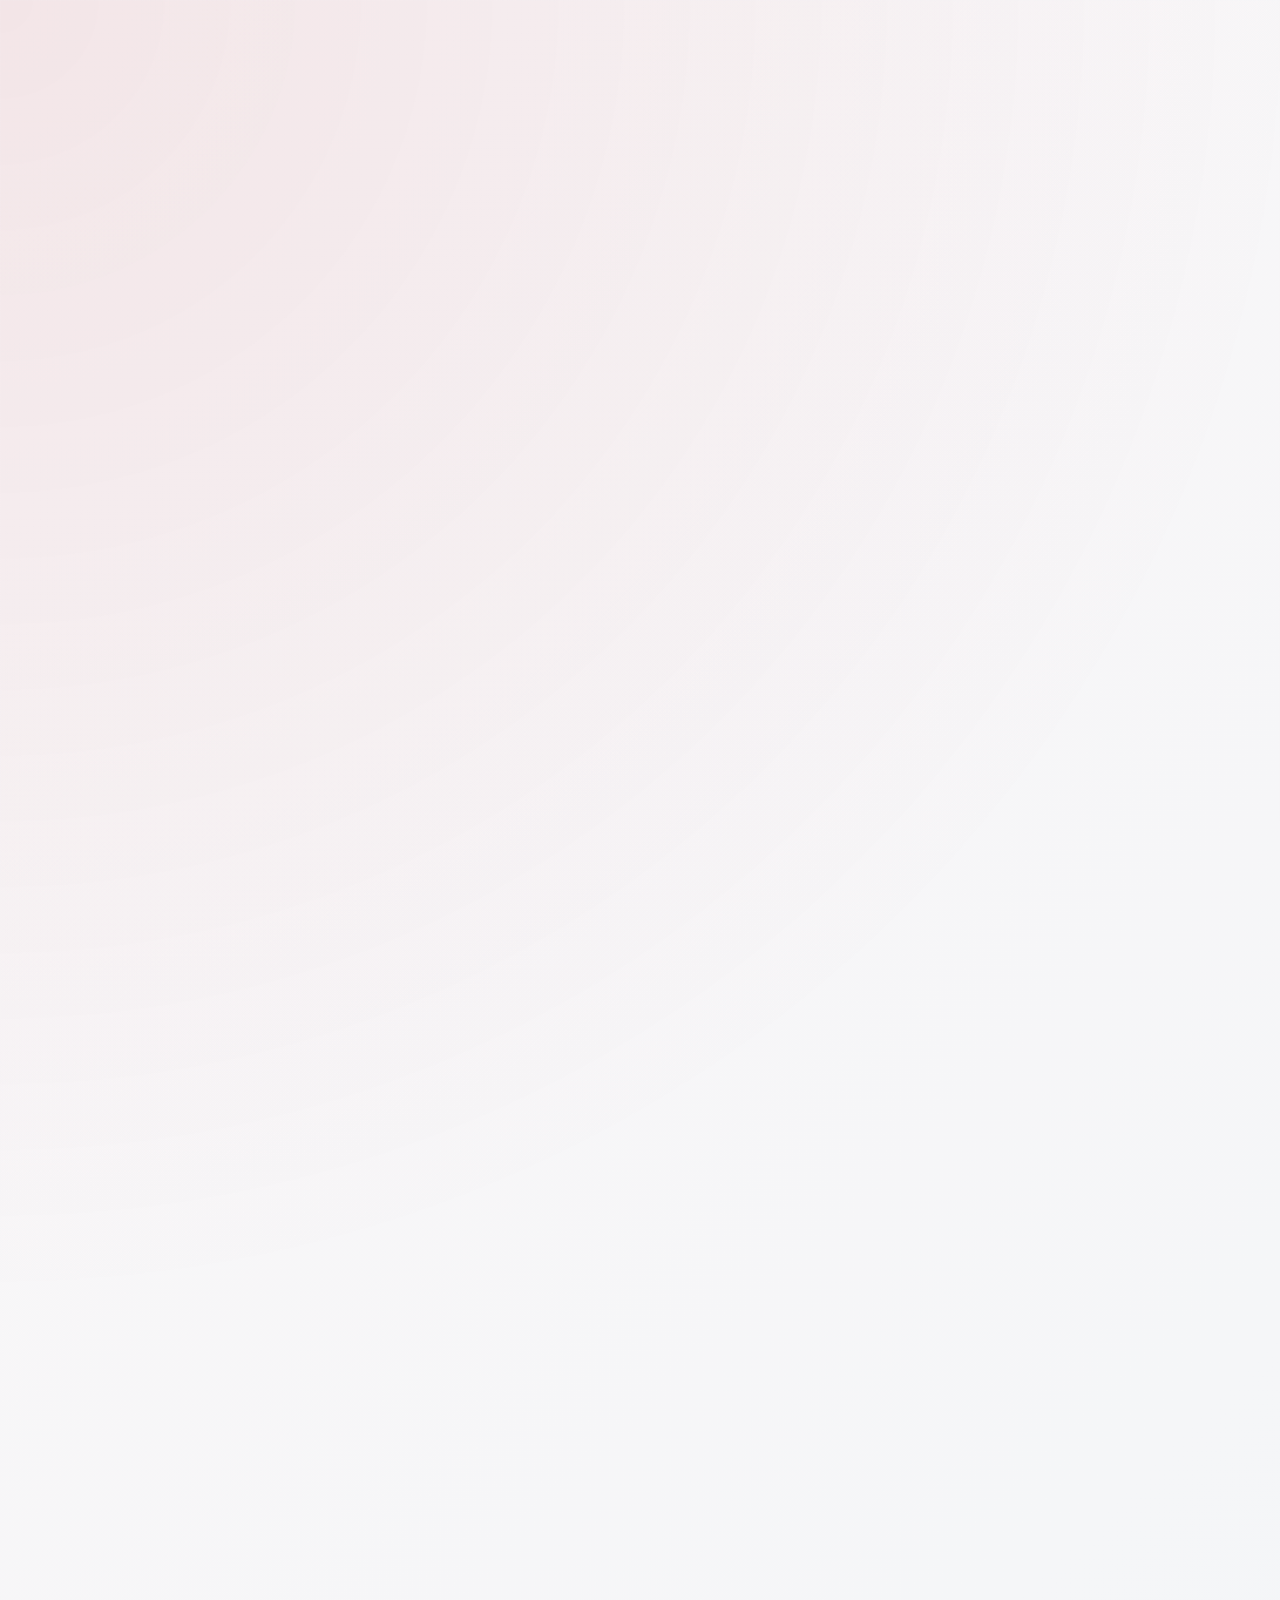
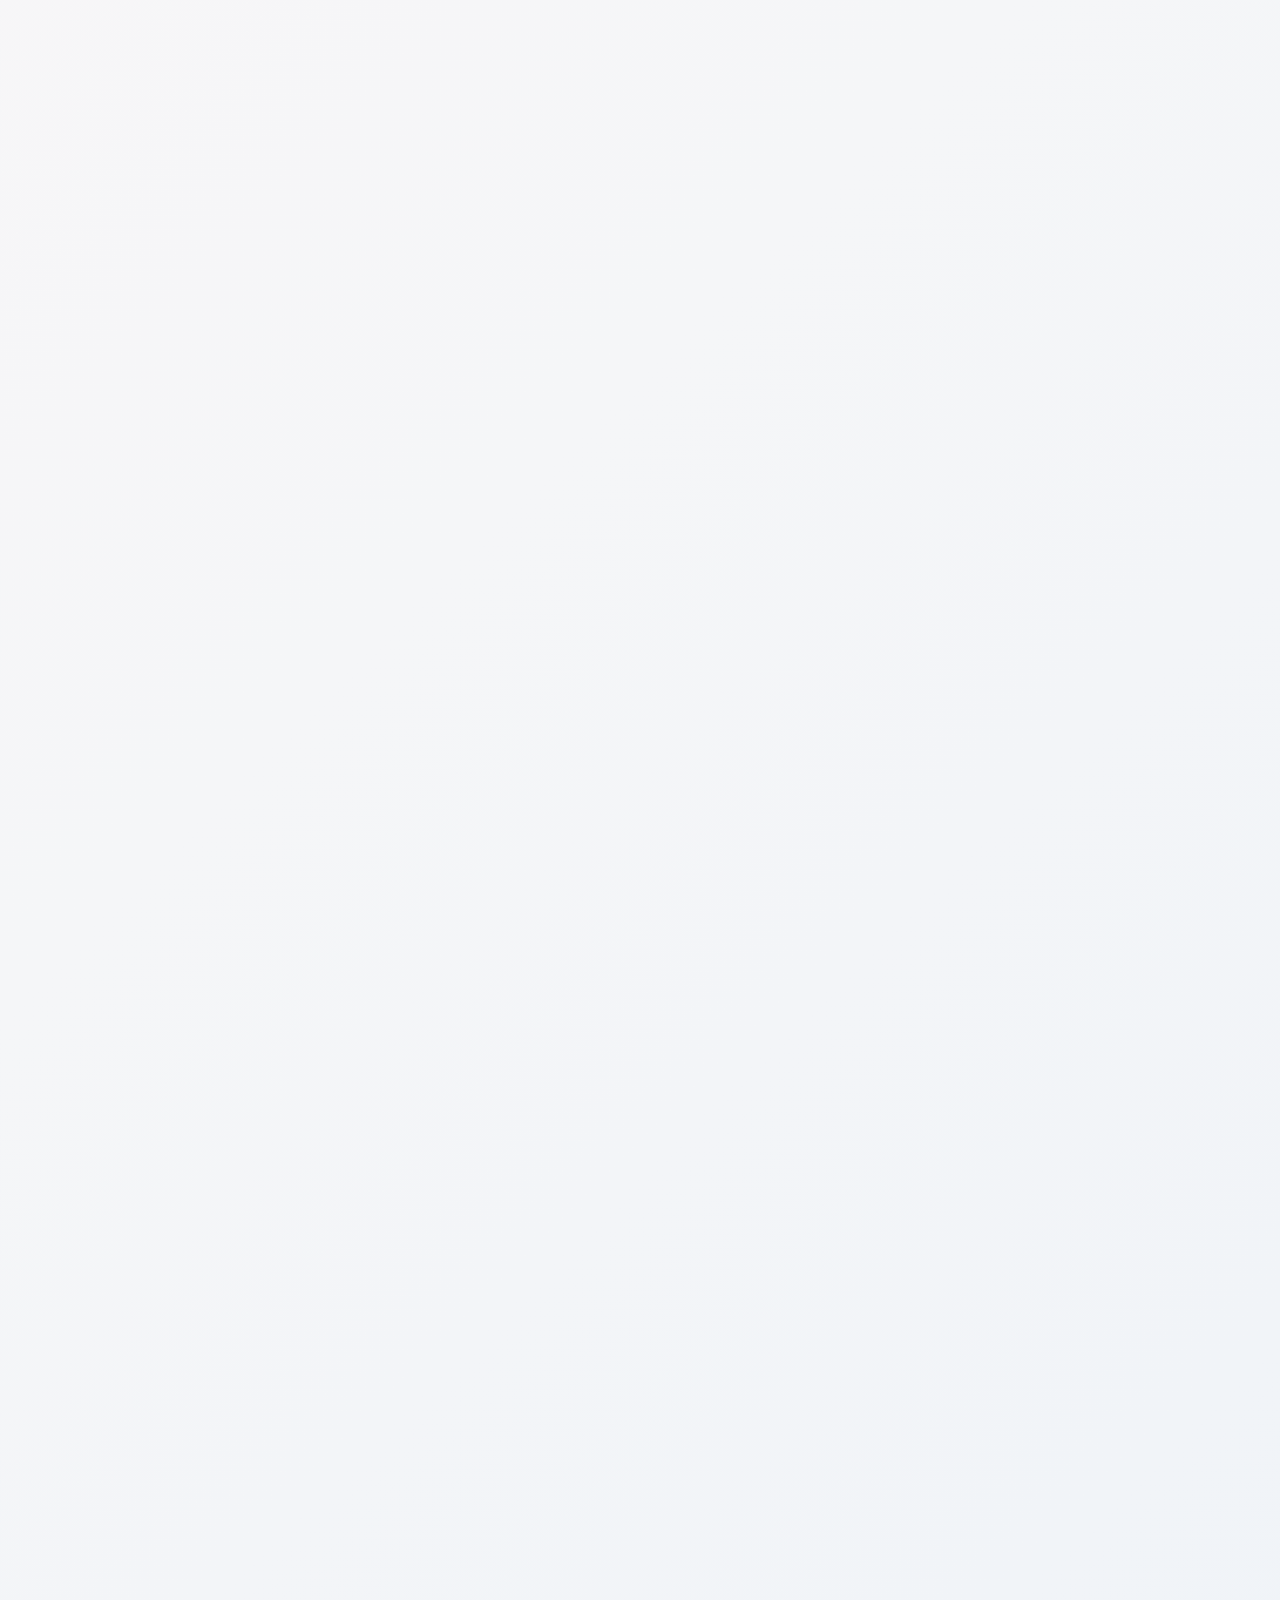
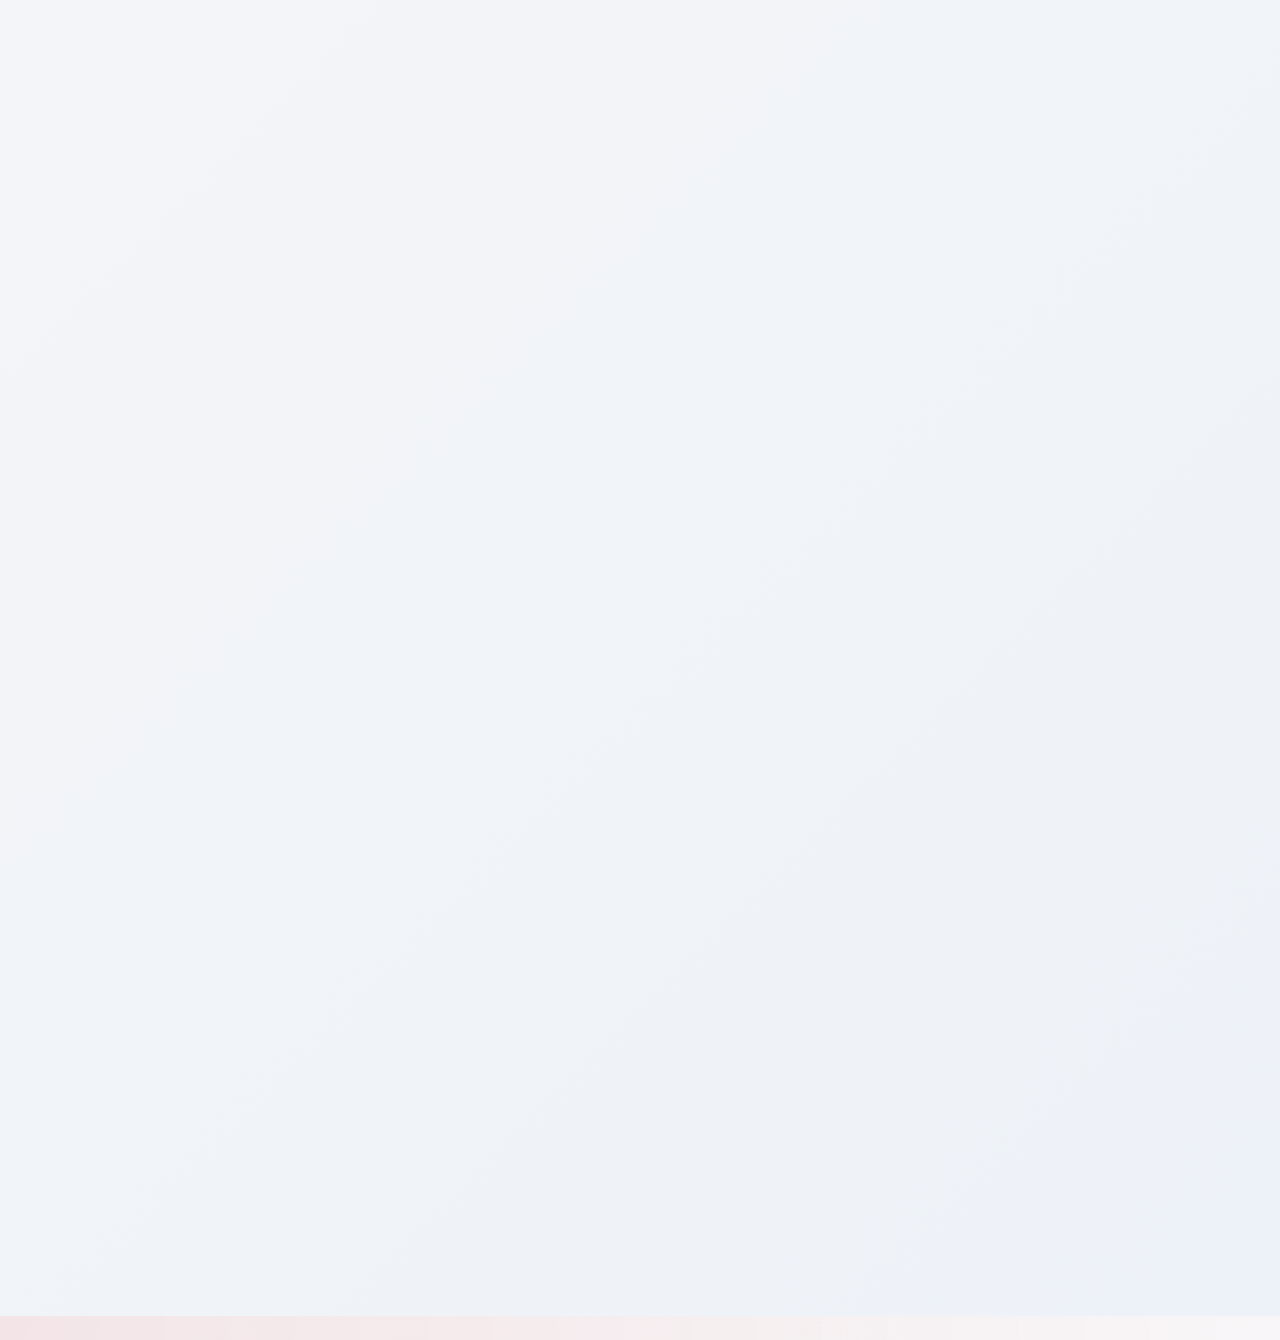
==== index.html @ 0193bd38 "Added Leadership Year" ====
<!DOCTYPE html>
<html lang="en">
<head>
  <meta charset="UTF-8" />
  <meta name="viewport" content="width=device-width, initial-scale=1.0" />
  <title>MSOE Raider Catholic</title>
  <link rel="icon" type="image/png" sizes="32x32" href="assets/favicon-32.png">
  <link rel="icon" type="image/png" sizes="48x48" href="assets/favicon-48.png">
  <link rel="apple-touch-icon" sizes="180x180" href="assets/apple-touch-icon.png">
  <meta property="og:title" content="MSOE Raider Catholic | Faith, Fellowship, and Service">
  <meta property="og:description" content="MSOE Raider Catholic is a welcoming Catholic community for students at Milwaukee School of Engineering seeking faith, friendship, service opportunities, and spiritual growth during college.">
  <meta property="og:type" content="website">
  <meta property="og:url" content="https://raidercatholic.com">
  <meta property="og:image" content="https://raidercatholic.com/assets/social-preview.png">
  <meta property="og:image:width" content="1200">
  <meta property="og:image:height" content="630">
  <link rel="preconnect" href="https://fonts.googleapis.com" />
  <link rel="preconnect" href="https://fonts.gstatic.com" crossorigin />
  <link
    href="https://fonts.googleapis.com/css2?family=Inter:wght@400;500;600;700;800&display=swap"
    rel="stylesheet"
  />
  <link rel="stylesheet" href="style.css" />
</head>
<body>
  <header class="site-header reveal">
    <div class="container nav-container">
      <a href="#top" class="brand">
        <img src="assets/logo.png" alt="MSOE Raider Catholic logo" class="brand-logo" />
        <span class="brand-text">MSOE Raider Catholic</span>
      </a>

      <button class="menu-toggle" id="menuToggle" aria-label="Toggle navigation">
        <span></span>
        <span></span>
        <span></span>
      </button>

      <nav class="site-nav" id="siteNav">
        <a href="#about">About</a>
        <a href="#mass-times">Mass Times</a>
        <a href="#connect">Connect</a>
        <a href="#leadership">Leadership</a>
      </nav>
    </div>
  </header>

  <main id="top">
    <section class="hero reveal">
      <div class="hero-overlay"></div>
      <div class="container hero-content">
        <p class="eyebrow">MSOE Raider Catholic</p>
        <h1>Welcome Home</h1>
        <p class="hero-subtitle">
          A Catholic community at MSOE rooted in faith, fellowship, and service.
        </p>

        <div class="hero-actions">
          <a href="#connect" class="button button-primary">Join Our Community</a>
          <a href="#mass-times" class="button button-secondary">View Mass Times</a>
        </div>

        <button class="scroll-indicator" id="scrollButton" aria-label="Scroll down">
          &#8964;
        </button>
      </div>
    </section>

    <section class="section about-section reveal" id="about">
      <div class="container">
        <div class="section-heading reveal">
          <p class="section-label">About</p>
          <h2>Faith. Fellowship. Service.</h2>
          <p class="section-subtitle">
            Raider Catholic exists to help students encounter Christ, build authentic
            friendships, and live out the Catholic faith on campus and beyond.
          </p>
        </div>

        <div class="about-grid">
          <div class="info-card reveal reveal-delay-1">
            <h3>Our Mission</h3>
            <p>
              We want every student to know they have a place here. Whether you have
              been Catholic your whole life, are returning to the faith, or are simply
              curious, Raider Catholic is a community where you are welcome.
            </p>
          </div>

          <div class="info-card reveal reveal-delay-2">
            <h3>What We Do</h3>
            <p>
              We gather for prayer, fellowship, service, conversation, and events that
              help students grow in holiness and friendship during their time at MSOE.
            </p>
          </div>

          <div class="info-card reveal reveal-delay-3">
            <h3>Who This Is For</h3>
            <p>
              Raider Catholic is for students seeking community, support, meaningful
              friendships, and a place to grow closer to God while navigating college life.
            </p>
          </div>
        </div>
      </div>
    </section>

    <section class="section mass-section reveal" id="mass-times">
      <div class="container">
        <div class="section-heading reveal">
          <p class="section-label">Mass Times</p>
          <h2>Nearby Mass Schedule</h2>
          <p class="section-subtitle">
            Here are nearby parish Mass times commonly relevant to Raider Catholic.
            Please verify with each parish before attending in case schedules change.
          </p>
        </div>

        <div class="mass-grid">
          <div class="mass-card featured-mass-card reveal reveal-delay-1">
            <div class="mass-badge">1</div>
            <h3>Old St. Mary</h3>

            <h4>Weekend Masses</h4>
            <ul class="mass-list">
              <li>Saturday Vigil - 4:30 PM</li>
              <li>Sunday - 7:15 AM</li>
              <li>Sunday - 9:00 AM</li>
              <li>Sunday - 11:30 AM</li>
            </ul>

            <h4>Weekday Masses</h4>
            <ul class="mass-list">
              <li>Monday-Friday - 7:00 AM</li>
              <li>Monday-Friday - 12:05 PM</li>
            </ul>

            <a
              class="button button-primary button-inline"
              href="https://www.oldsaintmary.org/mass-times/"
              target="_blank"
              rel="noopener noreferrer"
            >
              View Official Schedule
            </a>
          </div>

          <div class="mass-card featured-mass-card reveal reveal-delay-2">
            <div class="mass-badge">2</div>
            <h3>Cathedral of St. John the Evangelist</h3>

            <h4>Weekend Masses</h4>
            <ul class="mass-list">
              <li>Saturday Vigil - 5:15 PM</li>
              <li>Sunday - 9:00 AM</li>
              <li>Sunday - 11:00 AM</li>
              <li>Sunday - 1:00 PM (Spanish)</li>
            </ul>

            <h4>Weekday Masses</h4>
            <ul class="mass-list">
              <li>Monday-Friday - 5:15 PM</li>
            </ul>

            <a
              class="button button-primary button-inline"
              href="https://www.stjohncathedral.org/index.php/schedule/"
              target="_blank"
              rel="noopener noreferrer"
            >
              View Official Schedule
            </a>
          </div>

          <div class="mass-card reveal reveal-delay-3">
            <div class="mass-badge">3</div>
            <h3>Our Lady of Divine Providence at St. Casimir</h3>

            <h4>Weekend Masses</h4>
            <ul class="mass-list">
              <li>Saturday Confession - 3:15 PM</li>
              <li>Saturday Vigil - 4:00 PM</li>
              <li>Sunday Confession - 9:15 AM</li>
              <li>Sunday Mass - 10:00 AM</li>
            </ul>
          </div>

          <div class="mass-card reveal reveal-delay-1">
            <div class="mass-badge">4</div>
            <h3>Ss. Peter & Paul</h3>

            <h4>Weekend Masses</h4>
            <ul class="mass-list">
              <li>Sunday Confession - 8:30 AM</li>
              <li>Sunday Mass - 9:30 AM</li>
              <li>Sunday Mass - 7:00 PM</li>
            </ul>

            <h4>Additional Mass / Confession</h4>
            <ul class="mass-list">
              <li>Saturday Mass - 8:00 AM</li>
              <li>Saturday Confession - 7:15 AM</li>
            </ul>
          </div>

          <div class="mass-card reveal reveal-delay-2">
            <div class="mass-badge">5</div>
            <h3>Three Holy Women</h3>

            <h4>Holy Rosary</h4>
            <ul class="mass-list">
              <li>Saturday Confession - 3:30 PM</li>
              <li>Saturday Vigil - 4:30 PM</li>
            </ul>

            <h4>St. Hedwig</h4>
            <ul class="mass-list">
              <li>Sunday Mass - 8:30 AM</li>
            </ul>

            <h4>St. Rita</h4>
            <ul class="mass-list">
              <li>Sunday Mass - 10:30 AM</li>
              <li>Tuesday Mass - 4:00 PM</li>
            </ul>
          </div>
        </div>
      </div>
    </section>

    <section class="section connect-section reveal" id="connect">
      <div class="container">
        <div class="section-heading reveal">
          <p class="section-label">Connect</p>
          <h2>Join Our Community</h2>
          <p class="section-subtitle">
            Stay connected with us through our social media and communication channels.
          </p>
        </div>

        <div class="card-grid">
          <a
            class="social-card instagram-card reveal reveal-delay-1"
            href="https://www.instagram.com/msoeraidercatholic/?utm_source=ig_web_button_share_sheet"
            target="_blank"
            rel="noopener noreferrer"
          >
            <div class="card-icon">📷</div>
            <div class="card-text">
              <h3>Instagram</h3>
              <p class="card-handle">@msoeraidercatholic</p>
              <p>Follow us for event updates, photos, reminders, and community highlights.</p>
            </div>
          </a>

          <a
            class="social-card discord-card reveal reveal-delay-2"
            href="https://discord.gg/pA2ScFbnUF"
            target="_blank"
            rel="noopener noreferrer"
          >
            <div class="card-icon">💬</div>
            <div class="card-text">
              <h3>Discord</h3>
              <p class="card-handle">Join our server</p>
              <p>Connect with members, ask questions, and stay informed about what is happening.</p>
            </div>
          </a>
        </div>

        <div class="contact-card reveal reveal-delay-3">
          <div class="contact-icon">✉</div>
          <h3>Get in Touch</h3>
          <p>
            Have questions or want to learn more? Reach out and we would be happy to help.
          </p>
          <a class="button button-primary button-inline" href="mailto:RaiderCatholic@protonmail.com">
            RaiderCatholic@protonmail.com
          </a>
        </div>
      </div>
    </section>

    <section class="section leadership-section reveal" id="leadership">
      <div class="container">
        <div class="section-heading reveal">
          <p class="section-label">Leadership</p>
          <h2>Meet the Team</h2>
          <p class="section-subtitle">
            The 2026-2027 Raider Catholic leadership is here to help students get connected and feel at home.
          </p>
        </div>

        <div class="leadership-grid">
          <div class="leader-card reveal reveal-delay-1">
            <h3>President</h3>
            <p>Chase McNulty</p>
          </div>

          <div class="leader-card reveal reveal-delay-2">
            <h3>Vice President</h3>
            <p>Jack Klein</p>
          </div>

          <div class="leader-card reveal reveal-delay-3">
            <h3>Treasurer</h3>
            <p>Autumn Bunker</p>
          </div>

          <div class="leader-card reveal reveal-delay-1">
            <h3>Secretary</h3>
            <p>Jang Vuong</p>
          </div>

          <div class="leader-card reveal reveal-delay-2">
            <h3>Outreach Coordinator</h3>
            <p>Jack Sysko</p>
          </div>
        </div>
      </div>
    </section>
  </main>

  <footer class="site-footer reveal">
    <div class="container footer-content">
      <p>&copy; 2026 MSOE Raider Catholic. This website is open source under the MIT License.</p>
    </div>
  </footer>

  <script src="script.js"></script>
</body>
</html>
---- style.css ----
:root {
  --raider-red: #a30f21;
  --raider-red-dark: #7f0c1a;
  --raider-silver: #b9b9b9;
  --raider-silver-dark: #8f8f8f;
  --navy: #0f172a;
  --navy-soft: #475569;
  --bg-main: #f7f5f6;
  --bg-alt: #eef2f7;
  --white: #ffffff;
  --border: rgba(15, 23, 42, 0.08);
  --shadow: 0 18px 45px rgba(15, 23, 42, 0.12);
  --shadow-soft: 0 12px 28px rgba(15, 23, 42, 0.08);
  --radius-lg: 24px;
  --radius-md: 18px;
  --radius-sm: 12px;
  --max-width: 1150px;
}

* {
  box-sizing: border-box;
}

html {
  scroll-behavior: smooth;
}

body {
  margin: 0;
  font-family: "Inter", Arial, Helvetica, sans-serif;
  color: var(--navy);
  background:
    radial-gradient(circle at top left, rgba(163, 15, 33, 0.08), transparent 28%),
    linear-gradient(135deg, #faf7f8 0%, #f5f6f8 45%, #edf2f8 100%);
}

img {
  display: block;
  max-width: 100%;
}

a {
  color: inherit;
  text-decoration: none;
}

button {
  font: inherit;
}

.container {
  width: min(92%, var(--max-width));
  margin: 0 auto;
}

.site-header {
  position: sticky;
  top: 0;
  z-index: 1000;
  background: rgba(255, 255, 255, 0.88);
  backdrop-filter: blur(12px);
  border-bottom: 1px solid var(--border);
}

.nav-container {
  min-height: 84px;
  display: flex;
  align-items: center;
  justify-content: space-between;
  gap: 20px;
}

.brand {
  display: flex;
  align-items: center;
  gap: 14px;
}

.brand-logo {
  width: 46px;
  height: 46px;
  object-fit: contain;
}

.brand-text {
  font-size: 1.5rem;
  font-weight: 800;
  letter-spacing: -0.02em;
}

.site-nav {
  display: flex;
  align-items: center;
  gap: 28px;
}

.site-nav a {
  font-weight: 500;
  color: #5b667a;
  transition: color 0.2s ease;
}

.site-nav a:hover {
  color: var(--raider-red);
}

.menu-toggle {
  display: none;
  background: transparent;
  border: none;
  cursor: pointer;
  padding: 0;
  flex-direction: column;
  gap: 5px;
}

.menu-toggle span {
  width: 28px;
  height: 3px;
  background: var(--navy);
  border-radius: 999px;
}

.hero {
  position: relative;
  min-height: 84vh;
  display: flex;
  align-items: center;
  justify-content: center;
  overflow: hidden;
}

.hero-overlay {
  position: absolute;
  inset: 0;
  background:
    radial-gradient(circle at 20% 30%, rgba(163, 15, 33, 0.12), transparent 22%),
    radial-gradient(circle at 80% 20%, rgba(185, 185, 185, 0.18), transparent 24%),
    linear-gradient(180deg, rgba(255, 255, 255, 0.2), rgba(255, 255, 255, 0));
  pointer-events: none;
}

.hero-content {
  position: relative;
  text-align: center;
  padding: 120px 0 90px;
}

.eyebrow {
  display: inline-block;
  margin: 0 0 18px;
  padding: 8px 14px;
  border-radius: 999px;
  background: rgba(163, 15, 33, 0.1);
  color: var(--raider-red);
  font-size: 0.95rem;
  font-weight: 700;
  letter-spacing: 0.04em;
  text-transform: uppercase;
}

.hero h1 {
  margin: 0;
  font-size: clamp(3rem, 7vw, 5.8rem);
  font-weight: 800;
  letter-spacing: -0.04em;
  line-height: 0.95;
}

.hero-subtitle {
  width: min(700px, 92%);
  margin: 22px auto 34px;
  font-size: clamp(1.1rem, 2vw, 1.45rem);
  line-height: 1.7;
  color: var(--navy-soft);
}

.hero-actions {
  display: flex;
  justify-content: center;
  gap: 16px;
  flex-wrap: wrap;
}

.button {
  display: inline-flex;
  align-items: center;
  justify-content: center;
  min-height: 52px;
  padding: 0 24px;
  border-radius: 999px;
  font-weight: 700;
  transition: transform 0.2s ease, background 0.2s ease, color 0.2s ease, box-shadow 0.2s ease;
}

.button:hover {
  transform: translateY(-2px);
}

.button-primary {
  background: var(--raider-red);
  color: var(--white);
  box-shadow: 0 12px 24px rgba(163, 15, 33, 0.2);
}

.button-primary:hover {
  background: var(--raider-red-dark);
}

.button-secondary {
  background: rgba(255, 255, 255, 0.85);
  color: var(--navy);
  border: 1px solid rgba(15, 23, 42, 0.08);
}

.button-secondary:hover {
  background: var(--white);
}

.button-inline {
  margin-top: 12px;
}

.scroll-indicator {
  margin-top: 32px;
  border: none;
  background: transparent;
  font-size: 2.8rem;
  color: var(--raider-red);
  cursor: pointer;
  transition: transform 0.2s ease;
}

.scroll-indicator:hover {
  transform: translateY(4px);
}

.section {
  padding: 95px 0;
}

.section-heading {
  text-align: center;
  margin-bottom: 44px;
}

.section-label {
  margin: 0 0 12px;
  font-size: 0.95rem;
  font-weight: 800;
  letter-spacing: 0.08em;
  text-transform: uppercase;
  color: var(--raider-red);
}

.section-heading h2 {
  margin: 0;
  font-size: clamp(2rem, 4vw, 3.3rem);
  font-weight: 800;
  letter-spacing: -0.03em;
}

.section-subtitle {
  width: min(720px, 95%);
  margin: 16px auto 0;
  color: var(--navy-soft);
  font-size: 1.1rem;
  line-height: 1.7;
}

.about-grid {
  display: grid;
  grid-template-columns: repeat(3, minmax(0, 1fr));
  gap: 24px;
}

.info-card,
.leader-card,
.mass-card,
.contact-card {
  background: rgba(255, 255, 255, 0.88);
  border: 1px solid var(--border);
  border-radius: var(--radius-lg);
  box-shadow: var(--shadow-soft);
}

.info-card,
.leader-card {
  padding: 28px;
}

.info-card h3,
.leader-card h3,
.mass-card h3,
.contact-card h3 {
  margin: 0 0 14px;
  font-size: 1.35rem;
  font-weight: 800;
}

.info-card p,
.leader-card p,
.mass-card p,
.contact-card p {
  margin: 0;
  color: var(--navy-soft);
  line-height: 1.7;
}

.mass-section {
  background: linear-gradient(180deg, rgba(255, 255, 255, 0.2), rgba(185, 185, 185, 0.08));
}

.mass-grid {
  display: grid;
  grid-template-columns: repeat(6, 1fr);
  gap: 24px;
}

.mass-card {
  padding: 30px;
}

.mass-card:nth-child(1),
.mass-card:nth-child(2),
.mass-card:nth-child(3) {
  grid-column: span 2;
}

.mass-card:nth-child(4) {
  grid-column: 2 / span 2;
}

.mass-card:nth-child(5) {
  grid-column: 4 / span 2;
}

.featured-mass-card {
  border: 1px solid rgba(163, 15, 33, 0.14);
  box-shadow: 0 20px 40px rgba(163, 15, 33, 0.08);
}

.mass-badge {
  display: inline-block;
  margin-bottom: 16px;
  padding: 8px 12px;
  border-radius: 999px;
  background: rgba(163, 15, 33, 0.1);
  color: var(--raider-red);
  font-size: 0.9rem;
  font-weight: 700;
}

.mass-card h4 {
  margin: 18px 0 10px;
  font-size: 1rem;
  color: var(--navy);
}

.mass-list {
  margin: 0 0 20px;
  padding-left: 18px;
  color: var(--navy-soft);
  line-height: 1.9;
}

.card-grid {
  display: grid;
  grid-template-columns: repeat(2, minmax(0, 1fr));
  gap: 24px;
  margin-bottom: 30px;
}

.social-card {
  min-height: 220px;
  border-radius: var(--radius-lg);
  padding: 30px;
  display: flex;
  gap: 18px;
  color: var(--white);
  box-shadow: var(--shadow);
  transition: transform 0.2s ease, box-shadow 0.2s ease;
}

.social-card:hover {
  transform: translateY(-4px);
  box-shadow: 0 24px 44px rgba(15, 23, 42, 0.18);
}

.instagram-card {
  background: linear-gradient(135deg, #9f4cf2 0%, #cf49bc 48%, #ef4b7f 100%);
}

.discord-card {
  background: linear-gradient(135deg, #4a43f0 0%, #4268ff 100%);
}

.card-icon {
  width: 62px;
  height: 62px;
  flex-shrink: 0;
  display: grid;
  place-items: center;
  font-size: 1.7rem;
  border-radius: 50%;
  background: rgba(255, 255, 255, 0.18);
}

.card-text h3 {
  margin: 2px 0 6px;
  font-size: 1.8rem;
  font-weight: 800;
}

.card-handle {
  margin: 0 0 18px;
  color: rgba(255, 255, 255, 0.88);
}

.card-text p:last-child {
  margin: 0;
  line-height: 1.7;
}

.contact-card {
  text-align: center;
  padding: 34px 28px;
}

.contact-icon {
  font-size: 2rem;
  color: var(--raider-red);
  margin-bottom: 10px;
}

.leadership-grid {
  display: grid;
  grid-template-columns: repeat(6, 1fr);
  gap: 24px;
}

.leader-card {
  text-align: center;
}

.leader-card:nth-child(1),
.leader-card:nth-child(2),
.leader-card:nth-child(3) {
  grid-column: span 2;
}

.leader-card:nth-child(4) {
  grid-column: 2 / span 2;
}

.leader-card:nth-child(5) {
  grid-column: 4 / span 2;
}

.site-footer {
  padding: 0 0 28px;
}

.footer-content {
  background: var(--navy);
  text-align: center;
  color: rgba(255, 255, 255, 0.82);
  padding: 14px 16px;
}

.footer-content p {
  margin: 0;
}

/* Animations */
.reveal {
  opacity: 0;
  transform: translateY(24px);
  transition:
    opacity 0.8s ease,
    transform 0.8s ease;
  will-change: opacity, transform;
}

.reveal.is-visible {
  opacity: 1;
  transform: translateY(0);
}

.reveal-delay-1 {
  transition-delay: 0.08s;
}

.reveal-delay-2 {
  transition-delay: 0.16s;
}

.reveal-delay-3 {
  transition-delay: 0.24s;
}

@media (prefers-reduced-motion: reduce) {
  html {
    scroll-behavior: auto;
  }

  .reveal,
  .reveal.is-visible,
  .social-card,
  .button,
  .scroll-indicator,
  .site-nav {
    transition: none !important;
    transform: none !important;
    opacity: 1 !important;
  }
}

@media (max-width: 1100px) {
  .mass-grid {
    grid-template-columns: repeat(2, minmax(0, 1fr));
  }

  .mass-card:nth-child(1),
  .mass-card:nth-child(2),
  .mass-card:nth-child(3),
  .mass-card:nth-child(4),
  .mass-card:nth-child(5) {
    grid-column: auto;
  }

  .mass-card:last-child {
    grid-column: 1 / -1;
    max-width: 420px;
    justify-self: center;
  }

  .leadership-grid {
    grid-template-columns: repeat(2, minmax(0, 1fr));
  }

  .leader-card:nth-child(1),
  .leader-card:nth-child(2),
  .leader-card:nth-child(3),
  .leader-card:nth-child(4),
  .leader-card:nth-child(5) {
    grid-column: auto;
  }

  .leader-card:last-child {
    grid-column: 1 / -1;
    max-width: 420px;
    justify-self: center;
  }
}

@media (max-width: 980px) {
  .about-grid,
  .card-grid {
    grid-template-columns: 1fr;
  }

  .brand-text {
    font-size: 1.2rem;
  }
}

@media (max-width: 760px) {
  .menu-toggle {
    display: flex;
  }

  .site-nav {
    position: absolute;
    top: 84px;
    right: 4%;
    width: min(260px, 92vw);
    background: rgba(255, 255, 255, 0.97);
    border: 1px solid var(--border);
    border-radius: 18px;
    box-shadow: var(--shadow-soft);
    padding: 16px;
    flex-direction: column;
    align-items: flex-start;
    gap: 14px;
    opacity: 0;
    pointer-events: none;
    transform: translateY(-10px);
    transition: opacity 0.2s ease, transform 0.2s ease;
  }

  .site-nav.open {
    opacity: 1;
    pointer-events: auto;
    transform: translateY(0);
  }

  .hero {
    min-height: 76vh;
  }

  .hero-content {
    padding: 100px 0 70px;
  }

  .brand-text {
    max-width: 210px;
    line-height: 1.2;
  }

  .mass-grid,
  .leadership-grid {
    grid-template-columns: 1fr;
  }

  .mass-card:nth-child(1),
  .mass-card:nth-child(2),
  .mass-card:nth-child(3),
  .mass-card:nth-child(4),
  .mass-card:nth-child(5) {
    grid-column: auto;
  }

  .mass-card:last-child {
    grid-column: auto;
    max-width: none;
    justify-self: stretch;
  }

  .leader-card:last-child {
    grid-column: auto;
    max-width: none;
    justify-self: stretch;
  }
}

@media (max-width: 560px) {
  .nav-container {
    min-height: 76px;
  }

  .brand-logo {
    width: 40px;
    height: 40px;
  }

  .hero h1 {
    line-height: 1.02;
  }

  .hero-actions {
    flex-direction: column;
    align-items: stretch;
  }

  .button {
    width: 100%;
  }

  .social-card {
    flex-direction: column;
    min-height: auto;
  }

  .section {
    padding: 76px 0;
  }

  .info-card,
  .leader-card,
  .mass-card,
  .contact-card {
    padding: 24px;
  }
}
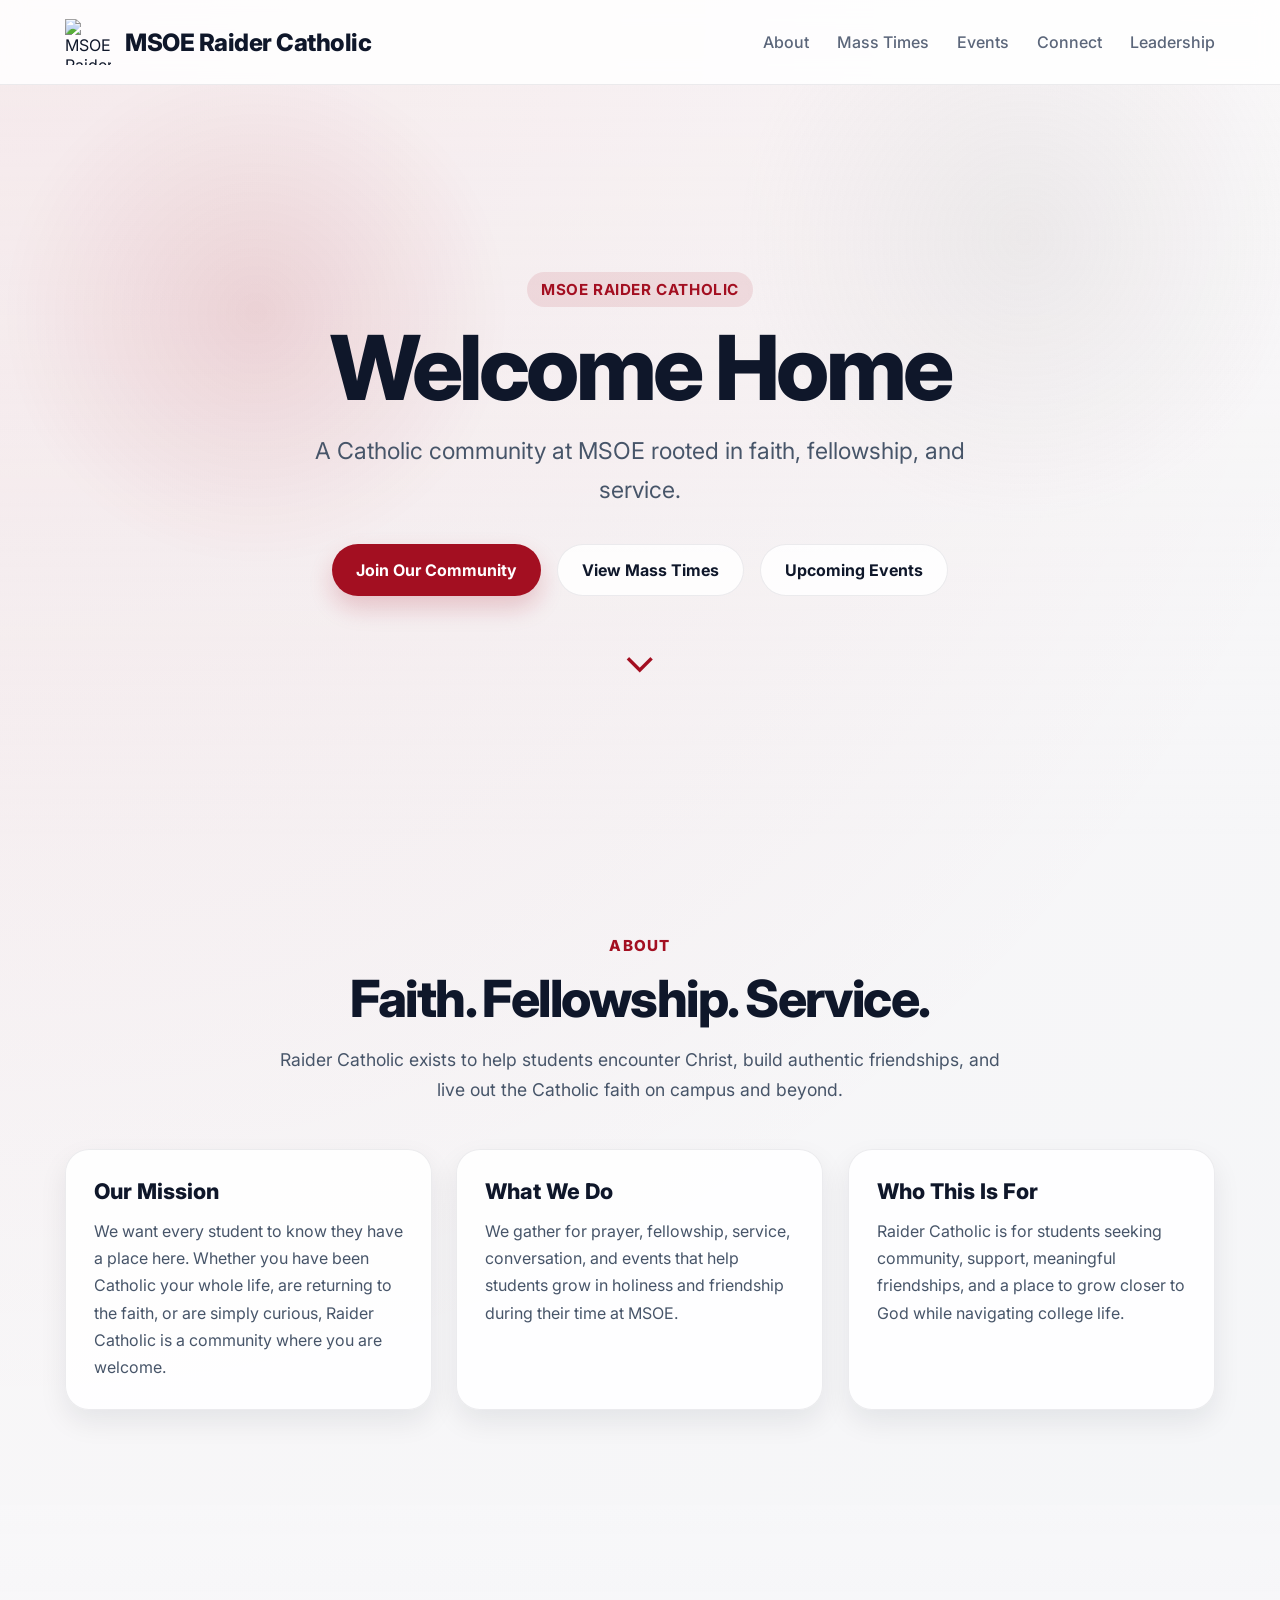
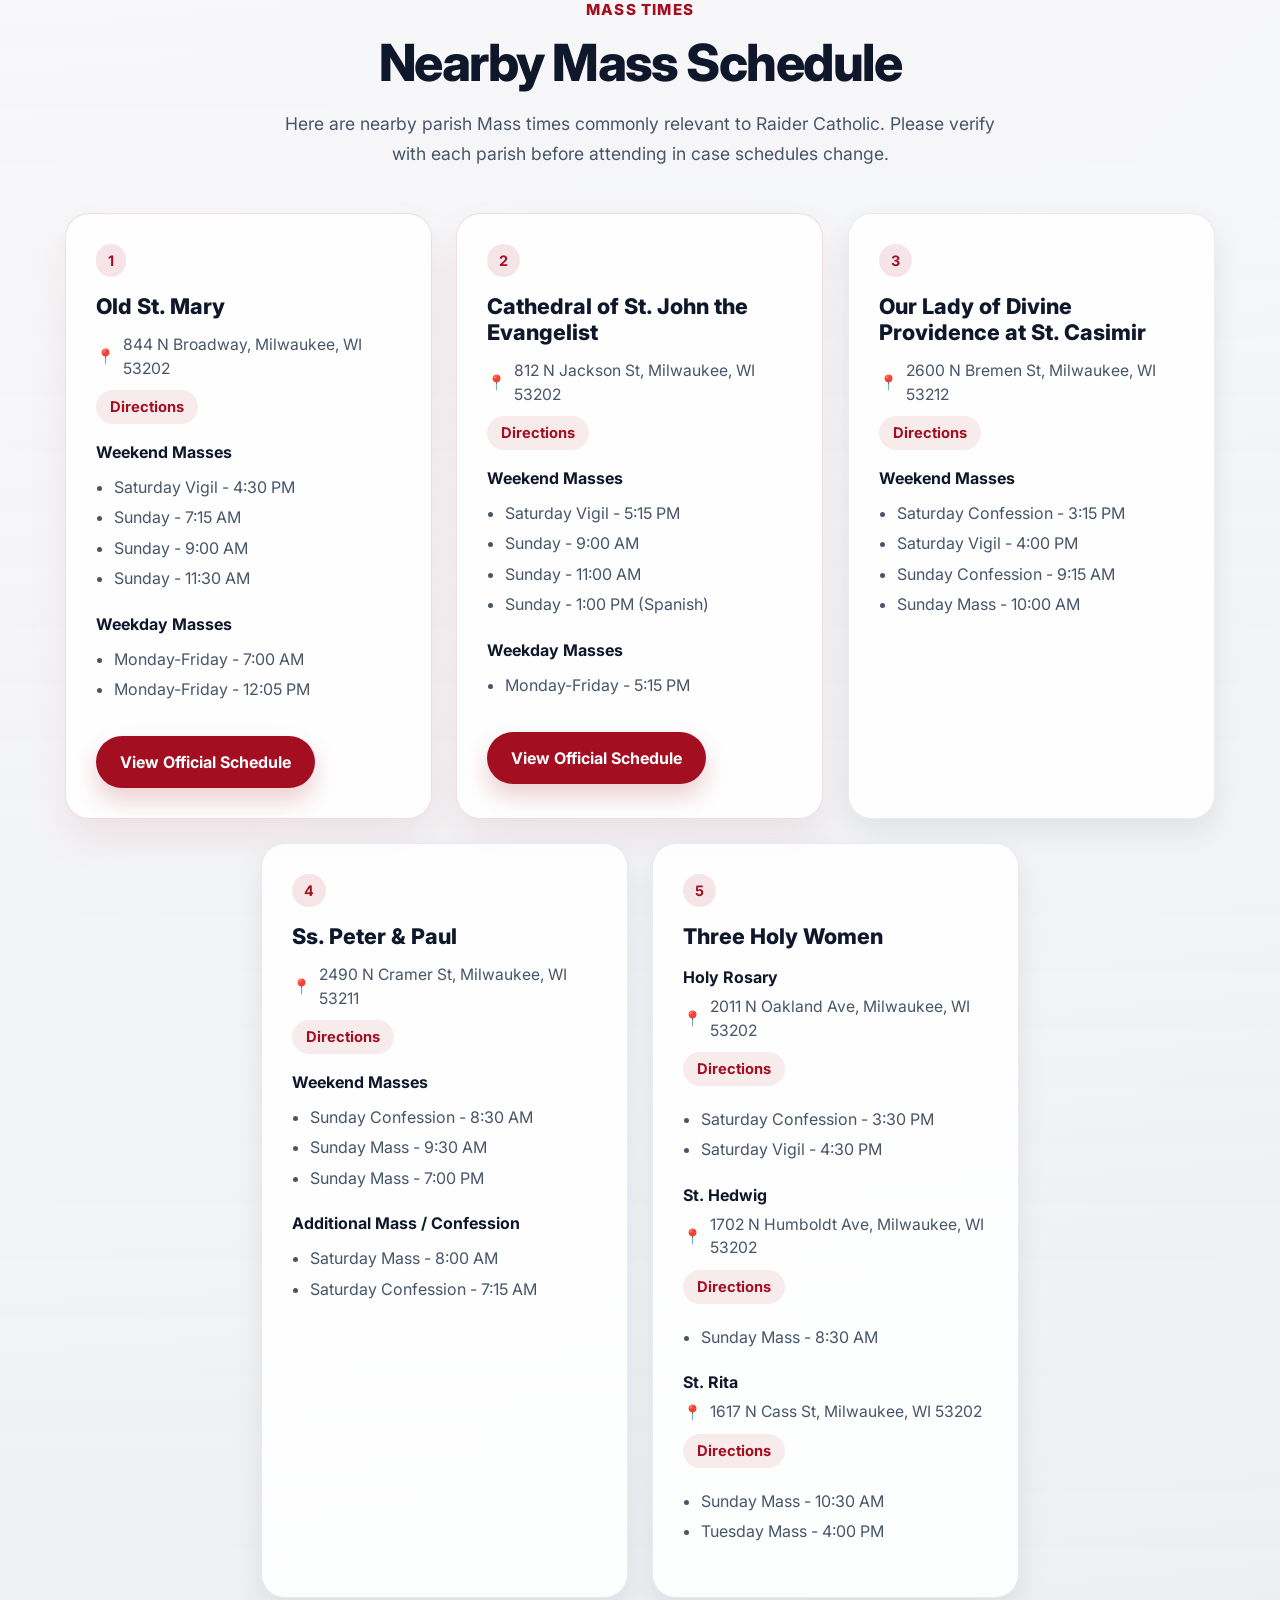
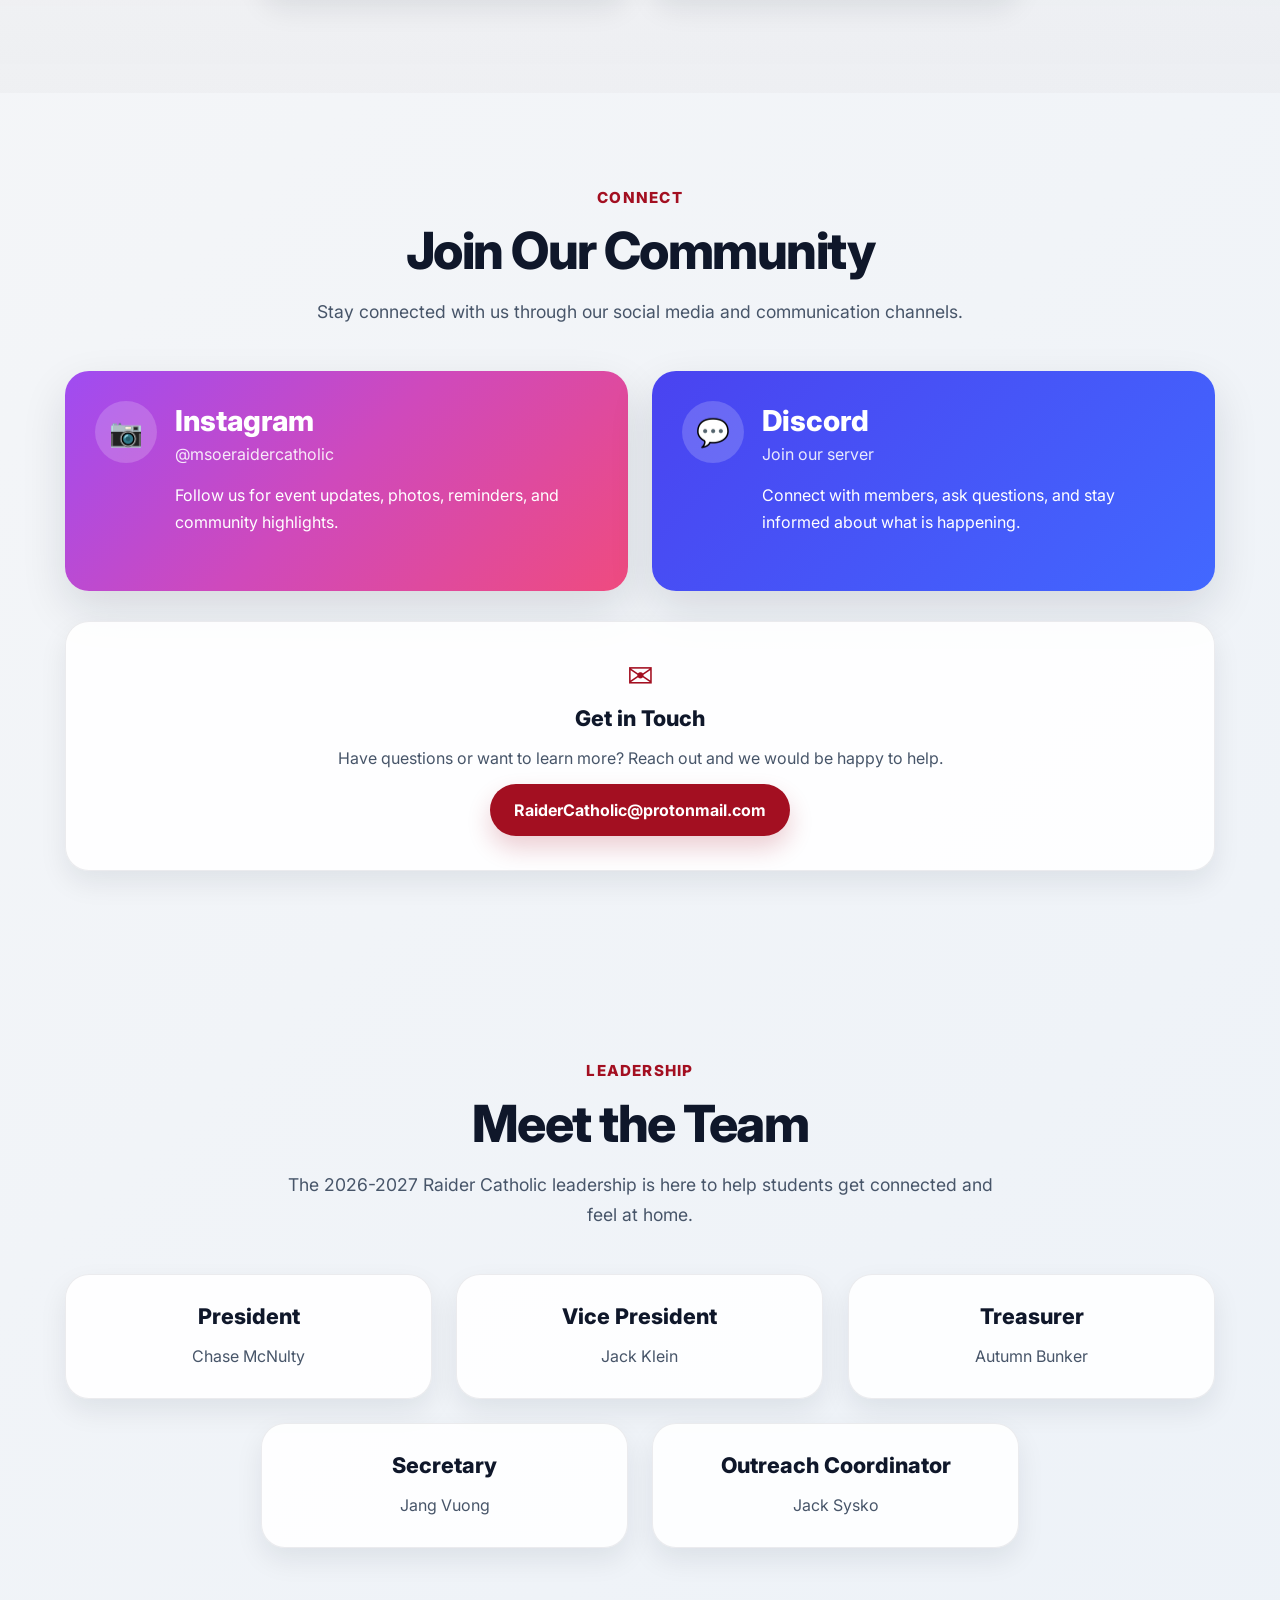
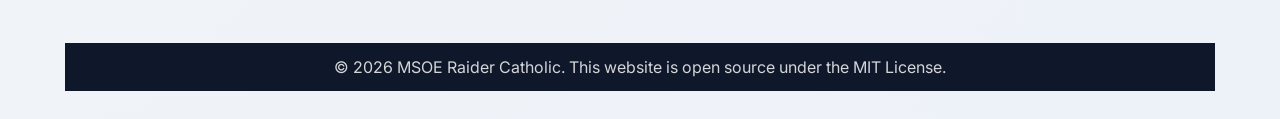
==== commit 3c0fe12c: "Added Church Addresses and Upcoming Events Page" ====
--- a/index.html
+++ b/index.html
@@ -39,6 +39,7 @@
       <nav class="site-nav" id="siteNav">
         <a href="#about">About</a>
         <a href="#mass-times">Mass Times</a>
+        <a href="calendar.html">Events</a>
         <a href="#connect">Connect</a>
         <a href="#leadership">Leadership</a>
       </nav>
@@ -58,6 +59,7 @@
         <div class="hero-actions">
           <a href="#connect" class="button button-primary">Join Our Community</a>
           <a href="#mass-times" class="button button-secondary">View Mass Times</a>
+          <a href="calendar.html" class="button button-secondary">Upcoming Events</a>
         </div>
 
         <button class="scroll-indicator" id="scrollButton" aria-label="Scroll down">
@@ -122,6 +124,21 @@
             <div class="mass-badge">1</div>
             <h3>Old St. Mary</h3>
 
+            <div class="mass-location">
+              <div class="mass-location-row">
+                <span class="mass-location-icon">📍</span>
+                <span class="mass-address">844 N Broadway, Milwaukee, WI 53202</span>
+              </div>
+              <a
+                class="map-chip"
+                href="https://www.google.com/maps/search/?api=1&query=844+N+Broadway,+Milwaukee,+WI+53202"
+                target="_blank"
+                rel="noopener noreferrer"
+              >
+                Directions
+              </a>
+            </div>
+
             <h4>Weekend Masses</h4>
             <ul class="mass-list">
               <li>Saturday Vigil - 4:30 PM</li>
@@ -150,6 +167,21 @@
             <div class="mass-badge">2</div>
             <h3>Cathedral of St. John the Evangelist</h3>
 
+            <div class="mass-location">
+              <div class="mass-location-row">
+                <span class="mass-location-icon">📍</span>
+                <span class="mass-address">812 N Jackson St, Milwaukee, WI 53202</span>
+              </div>
+              <a
+                class="map-chip"
+                href="https://www.google.com/maps/search/?api=1&query=812+N+Jackson+St,+Milwaukee,+WI+53202"
+                target="_blank"
+                rel="noopener noreferrer"
+              >
+                Directions
+              </a>
+            </div>
+
             <h4>Weekend Masses</h4>
             <ul class="mass-list">
               <li>Saturday Vigil - 5:15 PM</li>
@@ -177,6 +209,21 @@
             <div class="mass-badge">3</div>
             <h3>Our Lady of Divine Providence at St. Casimir</h3>
 
+            <div class="mass-location">
+              <div class="mass-location-row">
+                <span class="mass-location-icon">📍</span>
+                <span class="mass-address">2600 N Bremen St, Milwaukee, WI 53212</span>
+              </div>
+              <a
+                class="map-chip"
+                href="https://www.google.com/maps/search/?api=1&query=2600+N+Bremen+St,+Milwaukee,+WI+53212"
+                target="_blank"
+                rel="noopener noreferrer"
+              >
+                Directions
+              </a>
+            </div>
+
             <h4>Weekend Masses</h4>
             <ul class="mass-list">
               <li>Saturday Confession - 3:15 PM</li>
@@ -190,6 +237,21 @@
             <div class="mass-badge">4</div>
             <h3>Ss. Peter & Paul</h3>
 
+            <div class="mass-location">
+              <div class="mass-location-row">
+                <span class="mass-location-icon">📍</span>
+                <span class="mass-address">2490 N Cramer St, Milwaukee, WI 53211</span>
+              </div>
+              <a
+                class="map-chip"
+                href="https://www.google.com/maps/search/?api=1&query=2490+N+Cramer+St,+Milwaukee,+WI+53211"
+                target="_blank"
+                rel="noopener noreferrer"
+              >
+                Directions
+              </a>
+            </div>
+
             <h4>Weekend Masses</h4>
             <ul class="mass-list">
               <li>Sunday Confession - 8:30 AM</li>
@@ -209,17 +271,59 @@
             <h3>Three Holy Women</h3>
 
             <h4>Holy Rosary</h4>
+            <div class="mass-location mass-location-subgroup">
+              <div class="mass-location-row">
+                <span class="mass-location-icon">📍</span>
+                <span class="mass-address">2011 N Oakland Ave, Milwaukee, WI 53202</span>
+              </div>
+              <a
+                class="map-chip"
+                href="https://www.google.com/maps/search/?api=1&query=2011+N+Oakland+Ave,+Milwaukee,+WI+53202"
+                target="_blank"
+                rel="noopener noreferrer"
+              >
+                Directions
+              </a>
+            </div>
             <ul class="mass-list">
               <li>Saturday Confession - 3:30 PM</li>
               <li>Saturday Vigil - 4:30 PM</li>
             </ul>
 
             <h4>St. Hedwig</h4>
+            <div class="mass-location mass-location-subgroup">
+              <div class="mass-location-row">
+                <span class="mass-location-icon">📍</span>
+                <span class="mass-address">1702 N Humboldt Ave, Milwaukee, WI 53202</span>
+              </div>
+              <a
+                class="map-chip"
+                href="https://www.google.com/maps/search/?api=1&query=1702+N+Humboldt+Ave,+Milwaukee,+WI+53202"
+                target="_blank"
+                rel="noopener noreferrer"
+              >
+                Directions
+              </a>
+            </div>
             <ul class="mass-list">
               <li>Sunday Mass - 8:30 AM</li>
             </ul>
 
             <h4>St. Rita</h4>
+            <div class="mass-location mass-location-subgroup">
+              <div class="mass-location-row">
+                <span class="mass-location-icon">📍</span>
+                <span class="mass-address">1617 N Cass St, Milwaukee, WI 53202</span>
+              </div>
+              <a
+                class="map-chip"
+                href="https://www.google.com/maps/search/?api=1&query=1617+N+Cass+St,+Milwaukee,+WI+53202"
+                target="_blank"
+                rel="noopener noreferrer"
+              >
+                Directions
+              </a>
+            </div>
             <ul class="mass-list">
               <li>Sunday Mass - 10:30 AM</li>
               <li>Tuesday Mass - 4:00 PM</li>
--- a/style.css
+++ b/style.css
@@ -277,7 +277,8 @@
 .info-card,
 .leader-card,
 .mass-card,
-.contact-card {
+.contact-card,
+.event-card {
   background: rgba(255, 255, 255, 0.88);
   border: 1px solid var(--border);
   border-radius: var(--radius-lg);
@@ -292,7 +293,8 @@
 .info-card h3,
 .leader-card h3,
 .mass-card h3,
-.contact-card h3 {
+.contact-card h3,
+.event-card h3 {
   margin: 0 0 14px;
   font-size: 1.35rem;
   font-weight: 800;
@@ -301,7 +303,8 @@
 .info-card p,
 .leader-card p,
 .mass-card p,
-.contact-card p {
+.contact-card p,
+.event-card p {
   margin: 0;
   color: var(--navy-soft);
   line-height: 1.7;
@@ -351,6 +354,55 @@
   font-weight: 700;
 }
 
+.mass-location {
+  display: flex;
+  flex-wrap: wrap;
+  align-items: center;
+  gap: 10px 12px;
+  margin: 0 0 18px;
+}
+
+.mass-location-subgroup {
+  margin-top: -2px;
+}
+
+.mass-location-row {
+  display: flex;
+  align-items: center;
+  gap: 8px;
+  min-width: 0;
+}
+
+.mass-location-icon {
+  flex-shrink: 0;
+  font-size: 0.95rem;
+}
+
+.mass-address {
+  color: var(--navy-soft);
+  font-size: 0.98rem;
+  line-height: 1.5;
+}
+
+.map-chip {
+  display: inline-flex;
+  align-items: center;
+  justify-content: center;
+  min-height: 34px;
+  padding: 0 14px;
+  border-radius: 999px;
+  background: rgba(163, 15, 33, 0.08);
+  color: var(--raider-red);
+  font-size: 0.92rem;
+  font-weight: 700;
+  transition: background 0.2s ease, transform 0.2s ease;
+}
+
+.map-chip:hover {
+  background: rgba(163, 15, 33, 0.14);
+  transform: translateY(-1px);
+}
+
 .mass-card h4 {
   margin: 18px 0 10px;
   font-size: 1rem;
@@ -457,6 +509,85 @@
   grid-column: 4 / span 2;
 }
 
+/* Calendar page */
+.calendar-top-section {
+  padding-top: 56px;
+}
+
+.calendar-page-title {
+  margin: 0;
+  font-size: clamp(2.4rem, 5vw, 4rem);
+  font-weight: 800;
+  letter-spacing: -0.03em;
+  line-height: 1;
+}
+
+.events-grid {
+  display: grid;
+  gap: 24px;
+  grid-template-columns: repeat(2, minmax(0, 1fr));
+}
+
+.event-card {
+  padding: 28px;
+}
+
+.calendar-actions {
+  display: flex;
+  align-items: center;
+  justify-content: center;
+  gap: 18px;
+  margin-top: 32px;
+  flex-wrap: wrap;
+}
+
+.button-small {
+  min-height: 42px;
+  padding: 0 18px;
+  font-size: 0.95rem;
+}
+
+.calendar-text-link {
+  font-weight: 700;
+  color: var(--raider-red);
+  transition: color 0.2s ease, transform 0.2s ease;
+}
+
+.calendar-text-link:hover {
+  color: var(--raider-red-dark);
+  transform: translateY(-1px);
+}
+
+.event-card-meta {
+  display: grid;
+  gap: 10px;
+  margin-bottom: 16px;
+}
+
+.event-meta-row {
+  display: flex;
+  align-items: flex-start;
+  gap: 10px;
+  color: var(--navy-soft);
+  font-size: 0.98rem;
+  line-height: 1.6;
+}
+
+.event-meta-icon {
+  flex-shrink: 0;
+}
+
+.event-description {
+  margin-top: 14px;
+  color: var(--navy-soft);
+}
+
+.calendar-empty {
+  grid-column: 1 / -1;
+  text-align: center;
+  padding: 40px 24px;
+}
+
 .site-footer {
   padding: 0 0 28px;
 }
@@ -509,7 +640,8 @@
   .social-card,
   .button,
   .scroll-indicator,
-  .site-nav {
+  .site-nav,
+  .map-chip {
     transition: none !important;
     transform: none !important;
     opacity: 1 !important;
@@ -556,7 +688,8 @@
 
 @media (max-width: 980px) {
   .about-grid,
-  .card-grid {
+  .card-grid,
+  .events-grid {
     grid-template-columns: 1fr;
   }
 
@@ -662,6 +795,11 @@
     min-height: auto;
   }
 
+  .mass-location {
+    flex-direction: column;
+    align-items: flex-start;
+  }
+
   .section {
     padding: 76px 0;
   }
@@ -669,7 +807,17 @@
   .info-card,
   .leader-card,
   .mass-card,
-  .contact-card {
+  .contact-card,
+  .event-card {
     padding: 24px;
   }
+
+  .calendar-actions {
+    flex-direction: column;
+    align-items: stretch;
+  }
+
+  .calendar-text-link {
+    text-align: center;
+  }
 }
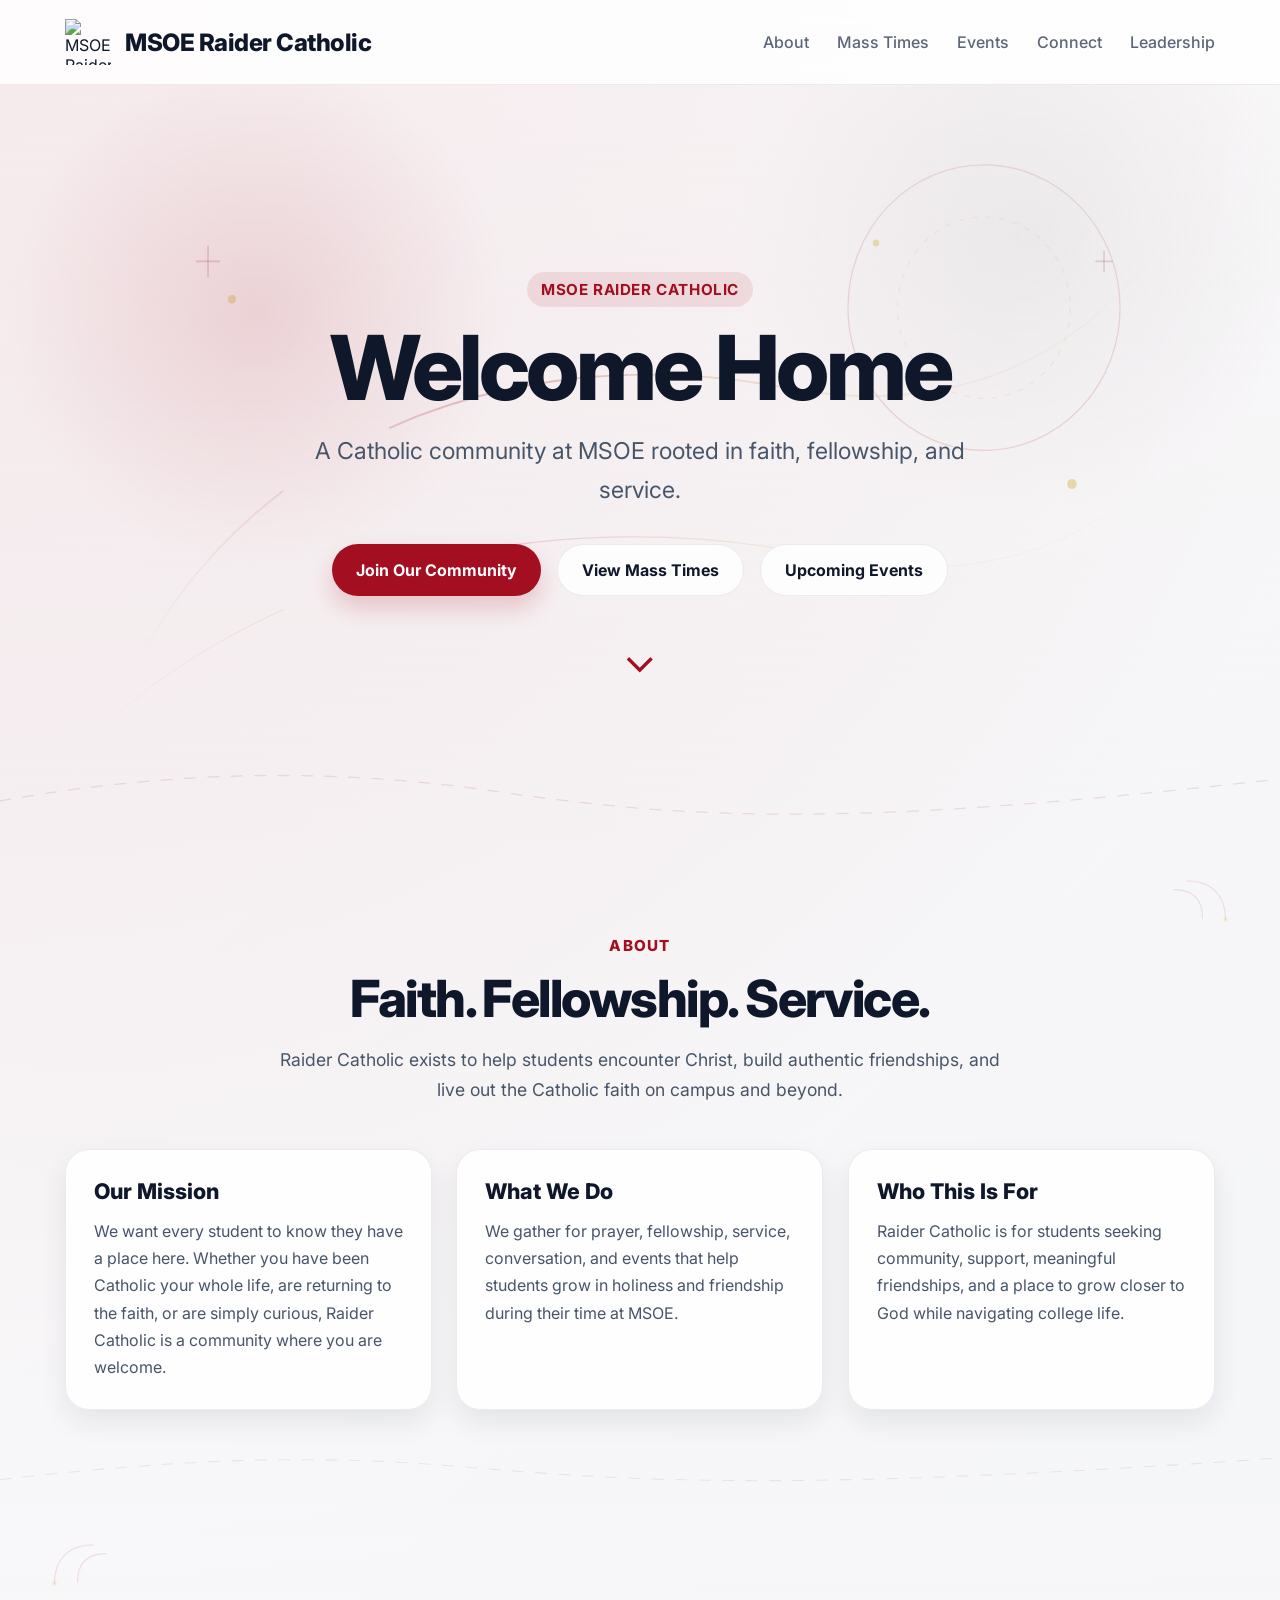
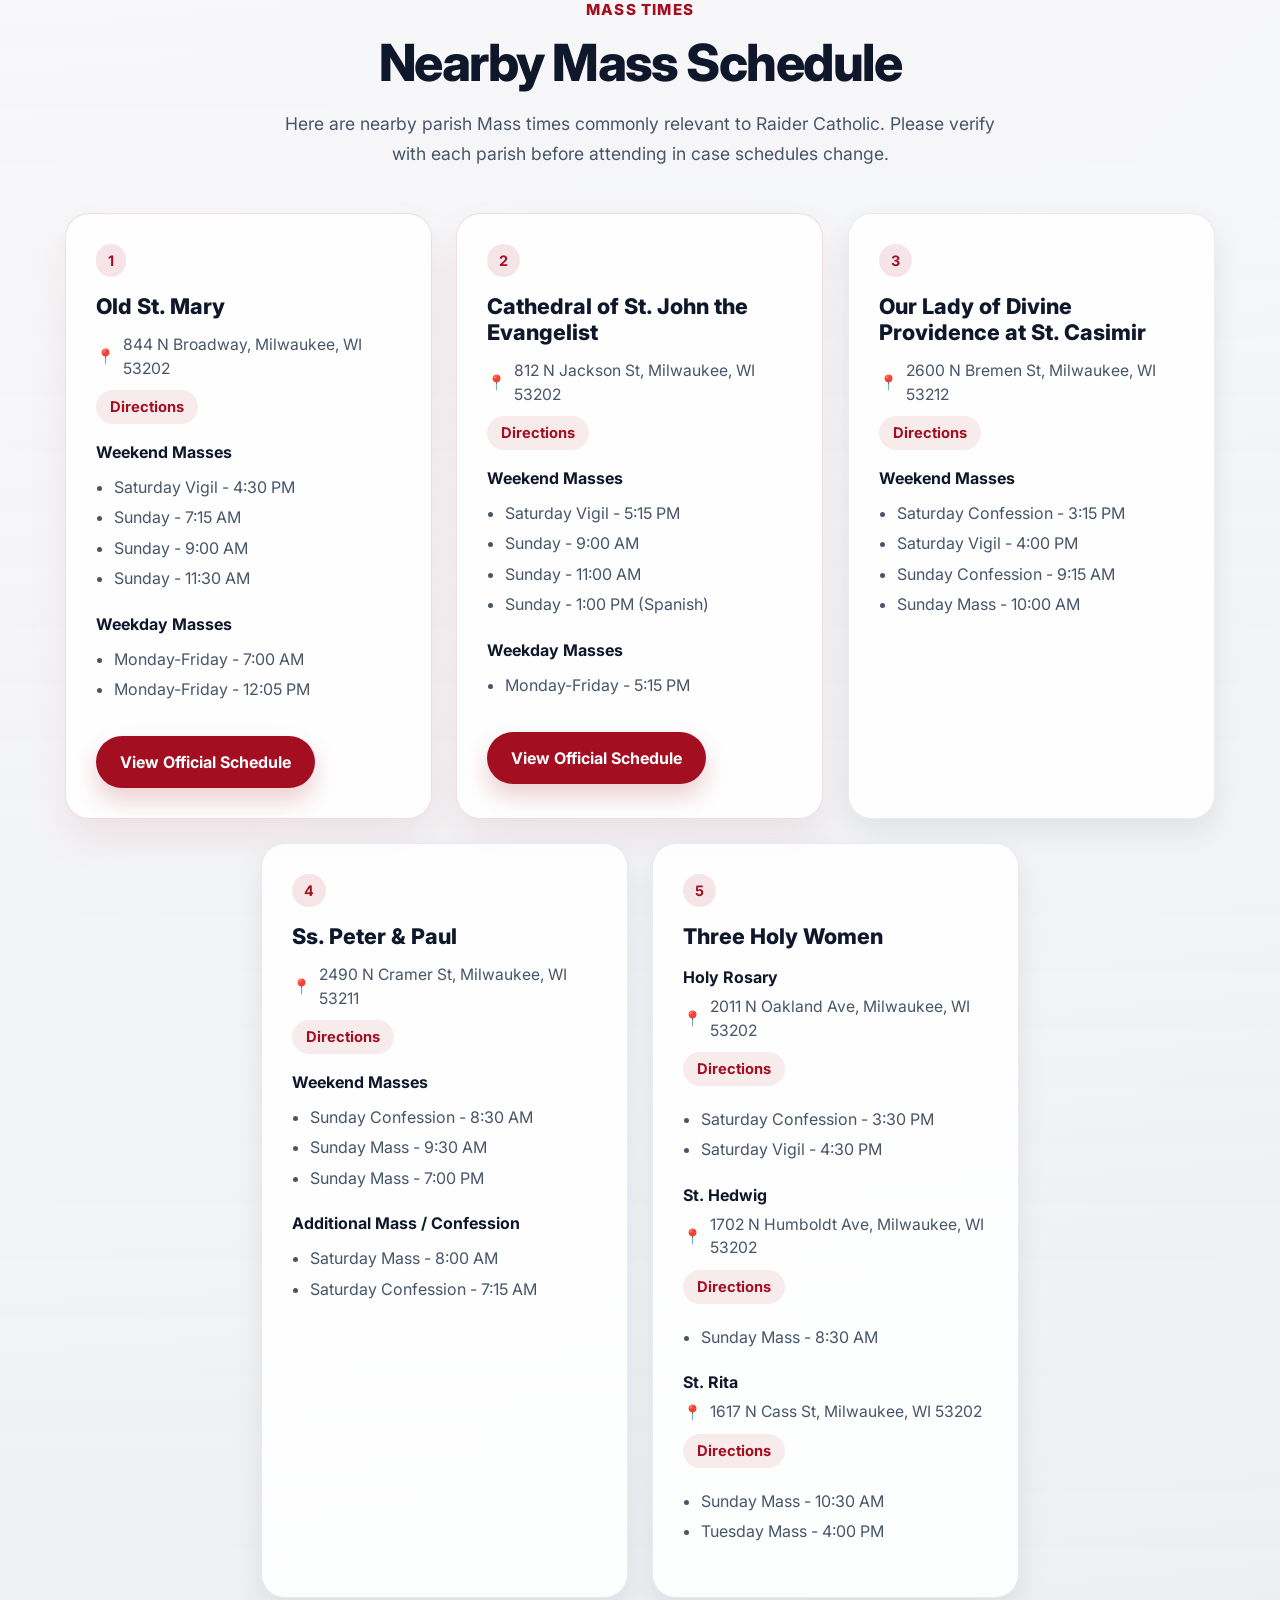
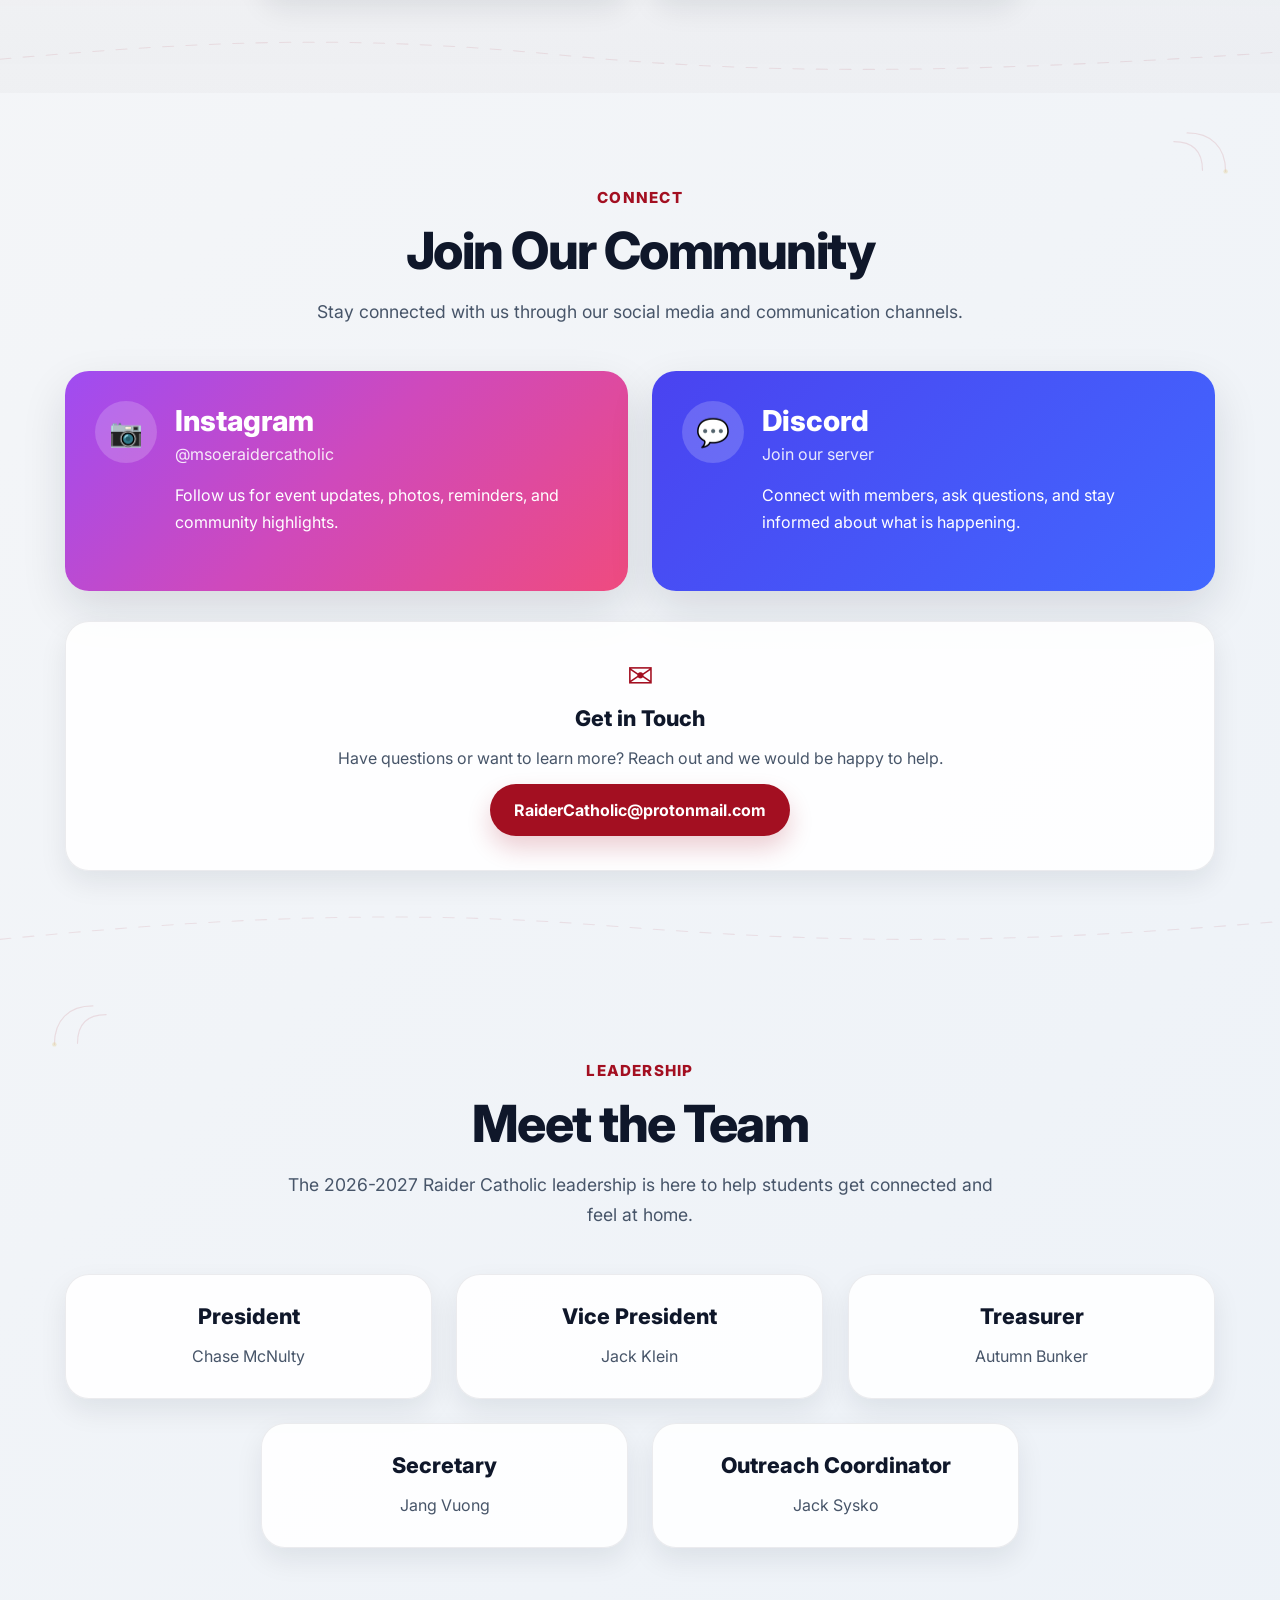
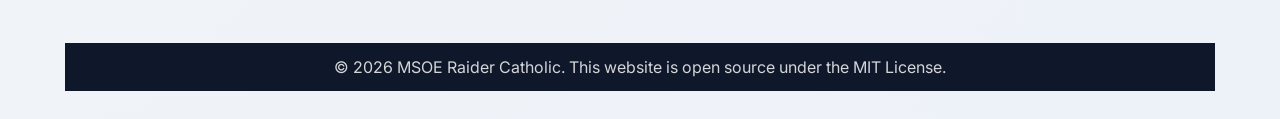
==== commit 92d312b7: "Added Background SVG Animations" ====
--- a/index.html
+++ b/index.html
@@ -20,7 +20,7 @@
     href="https://fonts.googleapis.com/css2?family=Inter:wght@400;500;600;700;800&display=swap"
     rel="stylesheet"
   />
-  <link rel="stylesheet" href="style.css" />
+  <link rel="stylesheet" href="style.css?v=3" />
 </head>
 <body>
   <header class="site-header reveal">
@@ -47,8 +47,57 @@
   </header>
 
   <main id="top">
-    <section class="hero reveal">
+    <section class="hero reveal section-with-ornaments">
+      <div class="hero-ambient" aria-hidden="true">
+        <svg class="hero-ambient-svg" viewBox="0 0 1600 900" preserveAspectRatio="none">
+          <defs>
+            <linearGradient id="heroArcGradient" x1="0%" y1="0%" x2="100%" y2="0%">
+              <stop offset="0%" stop-color="rgba(163,15,33,0)" />
+              <stop offset="35%" stop-color="rgba(163,15,33,0.35)" />
+              <stop offset="65%" stop-color="rgba(212,175,55,0.28)" />
+              <stop offset="100%" stop-color="rgba(185,185,185,0)" />
+            </linearGradient>
+          </defs>
+
+          <g class="ambient-orbit ambient-orbit-one">
+            <path
+              class="ambient-arc"
+              d="M 170 690 C 320 420, 640 300, 980 360 C 1250 410, 1420 270, 1490 120"
+              pathLength="100"
+            />
+          </g>
+
+          <g class="ambient-orbit ambient-orbit-two">
+            <path
+              class="ambient-arc ambient-arc-soft"
+              d="M 120 770 C 360 560, 720 500, 1020 560 C 1270 610, 1430 520, 1520 360"
+              pathLength="100"
+            />
+          </g>
+
+          <g class="ambient-ring-group">
+            <circle class="ambient-ring" cx="1230" cy="265" r="170" />
+            <circle class="ambient-ring ambient-ring-small" cx="1230" cy="265" r="108" />
+          </g>
+
+          <g class="ambient-cross ambient-cross-one">
+            <line x1="0" y1="-18" x2="0" y2="18" />
+            <line x1="-14" y1="0" x2="14" y2="0" />
+          </g>
+
+          <g class="ambient-cross ambient-cross-two">
+            <line x1="0" y1="-12" x2="0" y2="12" />
+            <line x1="-10" y1="0" x2="10" y2="0" />
+          </g>
+
+          <circle class="ambient-dot ambient-dot-one" cx="290" cy="255" r="5" />
+          <circle class="ambient-dot ambient-dot-two" cx="1095" cy="188" r="4" />
+          <circle class="ambient-dot ambient-dot-three" cx="1340" cy="475" r="6" />
+        </svg>
+      </div>
+
       <div class="hero-overlay"></div>
+
       <div class="container hero-content">
         <p class="eyebrow">MSOE Raider Catholic</p>
         <h1>Welcome Home</h1>
@@ -66,9 +115,19 @@
           &#8964;
         </button>
       </div>
+
+      <svg class="section-divider section-divider-hero" viewBox="0 0 1200 120" preserveAspectRatio="none" aria-hidden="true">
+        <path d="M0,64 C170,20 320,20 470,52 C660,92 810,98 1200,34" />
+      </svg>
     </section>
 
-    <section class="section about-section reveal" id="about">
+    <section class="section about-section reveal section-with-ornaments" id="about">
+      <svg class="section-corner-ornament" viewBox="0 0 160 160" aria-hidden="true">
+        <path d="M18 34 C52 34, 70 52, 70 86" />
+        <path d="M42 18 C86 18, 112 44, 112 88" />
+        <circle cx="112" cy="88" r="4" />
+      </svg>
+
       <div class="container">
         <div class="section-heading reveal">
           <p class="section-label">About</p>
@@ -106,9 +165,19 @@
           </div>
         </div>
       </div>
+
+      <svg class="section-divider" viewBox="0 0 1200 120" preserveAspectRatio="none" aria-hidden="true">
+        <path d="M0,76 C160,44 280,32 430,54 C610,82 760,94 1200,40" />
+      </svg>
     </section>
 
-    <section class="section mass-section reveal" id="mass-times">
+    <section class="section mass-section reveal section-with-ornaments" id="mass-times">
+      <svg class="section-corner-ornament section-corner-left" viewBox="0 0 160 160" aria-hidden="true">
+        <path d="M142 34 C108 34, 90 52, 90 86" />
+        <path d="M118 18 C74 18, 48 44, 48 88" />
+        <circle cx="48" cy="88" r="4" />
+      </svg>
+
       <div class="container">
         <div class="section-heading reveal">
           <p class="section-label">Mass Times</p>
@@ -235,7 +304,7 @@
 
           <div class="mass-card reveal reveal-delay-1">
             <div class="mass-badge">4</div>
-            <h3>Ss. Peter & Paul</h3>
+            <h3>Ss. Peter &amp; Paul</h3>
 
             <div class="mass-location">
               <div class="mass-location-row">
@@ -331,9 +400,19 @@
           </div>
         </div>
       </div>
+
+      <svg class="section-divider" viewBox="0 0 1200 120" preserveAspectRatio="none" aria-hidden="true">
+        <path d="M0,62 C200,30 330,22 520,54 C700,86 880,90 1200,50" />
+      </svg>
     </section>
 
-    <section class="section connect-section reveal" id="connect">
+    <section class="section connect-section reveal section-with-ornaments" id="connect">
+      <svg class="section-corner-ornament" viewBox="0 0 160 160" aria-hidden="true">
+        <path d="M18 34 C52 34, 70 52, 70 86" />
+        <path d="M42 18 C86 18, 112 44, 112 88" />
+        <circle cx="112" cy="88" r="4" />
+      </svg>
+
       <div class="container">
         <div class="section-heading reveal">
           <p class="section-label">Connect</p>
@@ -384,9 +463,19 @@
           </a>
         </div>
       </div>
+
+      <svg class="section-divider" viewBox="0 0 1200 120" preserveAspectRatio="none" aria-hidden="true">
+        <path d="M0,74 C180,42 360,22 560,50 C760,78 910,88 1200,44" />
+      </svg>
     </section>
 
-    <section class="section leadership-section reveal" id="leadership">
+    <section class="section leadership-section reveal section-with-ornaments" id="leadership">
+      <svg class="section-corner-ornament section-corner-left" viewBox="0 0 160 160" aria-hidden="true">
+        <path d="M142 34 C108 34, 90 52, 90 86" />
+        <path d="M118 18 C74 18, 48 44, 48 88" />
+        <circle cx="48" cy="88" r="4" />
+      </svg>
+
       <div class="container">
         <div class="section-heading reveal">
           <p class="section-label">Leadership</p>
@@ -432,6 +521,6 @@
     </div>
   </footer>
 
-  <script src="script.js"></script>
+  <script src="script.js?v=3"></script>
 </body>
 </html>
--- a/style.css
+++ b/style.css
@@ -32,6 +32,8 @@
   background:
     radial-gradient(circle at top left, rgba(163, 15, 33, 0.08), transparent 28%),
     linear-gradient(135deg, #faf7f8 0%, #f5f6f8 45%, #edf2f8 100%);
+  --pointer-x: 0px;
+  --pointer-y: 0px;
 }
 
 img {
@@ -130,6 +132,131 @@
   overflow: hidden;
 }
 
+.section-with-ornaments {
+  position: relative;
+  overflow: hidden;
+}
+
+.hero-ambient,
+.calendar-ambient {
+  position: absolute;
+  inset: 0;
+  pointer-events: none;
+  z-index: 0;
+}
+
+.hero-ambient-svg {
+  width: 100%;
+  height: 100%;
+  display: block;
+}
+
+.hero-ambient-svg .ambient-arc {
+  fill: none;
+  stroke: url(#heroArcGradient);
+  stroke-width: 2.2;
+  stroke-linecap: round;
+  stroke-dasharray: 18 10 90 10;
+  opacity: 0.85;
+  animation: ambientTrace 18s linear infinite;
+}
+
+.hero-ambient-svg .ambient-arc-soft {
+  stroke-width: 1.5;
+  opacity: 0.5;
+  animation-duration: 24s;
+}
+
+.hero-ambient-svg .ambient-arc-calendar {
+  stroke: url(#calendarArcGradient);
+}
+
+.ambient-orbit {
+  transform-origin: center;
+  animation: ambientFloat 12s ease-in-out infinite;
+}
+
+.ambient-orbit-one {
+  transform: translate(
+    calc(var(--pointer-x) * 0.012),
+    calc(var(--pointer-y) * 0.012)
+  );
+}
+
+.ambient-orbit-two {
+  transform: translate(
+    calc(var(--pointer-x) * -0.01),
+    calc(var(--pointer-y) * 0.008)
+  );
+  animation-duration: 16s;
+}
+
+.ambient-ring-group {
+  transform-origin: 1230px 265px;
+  animation: ambientRotate 26s linear infinite;
+}
+
+.ambient-ring-group-calendar {
+  transform-origin: 1280px 170px;
+}
+
+.ambient-ring {
+  fill: none;
+  stroke: rgba(163, 15, 33, 0.16);
+  stroke-width: 1.6;
+}
+
+.ambient-ring-small {
+  stroke: rgba(212, 175, 55, 0.18);
+  stroke-dasharray: 7 10;
+}
+
+.ambient-cross {
+  stroke: rgba(163, 15, 33, 0.22);
+  stroke-width: 2;
+  stroke-linecap: round;
+  animation: ambientPulse 7s ease-in-out infinite;
+}
+
+.ambient-cross-one {
+  transform: translate(
+    calc(260px + var(--pointer-x) * -0.015),
+    calc(210px + var(--pointer-y) * -0.015)
+  );
+}
+
+.ambient-cross-two {
+  transform: translate(
+    calc(1380px + var(--pointer-x) * 0.01),
+    calc(210px + var(--pointer-y) * 0.01)
+  );
+  animation-delay: 1.4s;
+}
+
+.ambient-cross-calendar {
+  transform: translate(
+    calc(260px + var(--pointer-x) * -0.012),
+    calc(118px + var(--pointer-y) * -0.012)
+  );
+}
+
+.ambient-dot {
+  fill: rgba(212, 175, 55, 0.45);
+  animation: ambientPulse 6s ease-in-out infinite;
+}
+
+.ambient-dot-one {
+  animation-delay: 0.7s;
+}
+
+.ambient-dot-two {
+  animation-delay: 1.5s;
+}
+
+.ambient-dot-three {
+  animation-delay: 2.1s;
+}
+
 .hero-overlay {
   position: absolute;
   inset: 0;
@@ -138,12 +265,14 @@
     radial-gradient(circle at 80% 20%, rgba(185, 185, 185, 0.18), transparent 24%),
     linear-gradient(180deg, rgba(255, 255, 255, 0.2), rgba(255, 255, 255, 0));
   pointer-events: none;
+  z-index: 1;
 }
 
 .hero-content {
   position: relative;
   text-align: center;
   padding: 120px 0 90px;
+  z-index: 2;
 }
 
 .eyebrow {
@@ -239,6 +368,62 @@
   padding: 95px 0;
 }
 
+.section-divider {
+  position: absolute;
+  left: 0;
+  right: 0;
+  bottom: -1px;
+  width: 100%;
+  height: 72px;
+  pointer-events: none;
+  opacity: 0.5;
+  z-index: 0;
+}
+
+.section-divider path {
+  fill: none;
+  stroke: rgba(163, 15, 33, 0.18);
+  stroke-width: 1.75;
+  stroke-linecap: round;
+  stroke-dasharray: 10 12;
+  animation: ambientTrace 28s linear infinite;
+}
+
+.section-divider-hero {
+  height: 88px;
+  opacity: 0.65;
+}
+
+.section-corner-ornament {
+  position: absolute;
+  top: 30px;
+  right: 28px;
+  width: 88px;
+  height: 88px;
+  pointer-events: none;
+  opacity: 0.55;
+  z-index: 0;
+}
+
+.section-corner-left {
+  right: auto;
+  left: 28px;
+}
+
+.section-corner-ornament path,
+.section-corner-ornament circle {
+  fill: none;
+  stroke: rgba(163, 15, 33, 0.2);
+  stroke-width: 2.2;
+  stroke-linecap: round;
+  animation: ambientPulse 9s ease-in-out infinite;
+}
+
+.section-corner-ornament circle {
+  fill: rgba(212, 175, 55, 0.35);
+  stroke: none;
+}
+
 .section-heading {
   text-align: center;
   margin-bottom: 44px;
@@ -283,6 +468,20 @@
   border: 1px solid var(--border);
   border-radius: var(--radius-lg);
   box-shadow: var(--shadow-soft);
+  transition:
+    transform 0.25s ease,
+    box-shadow 0.25s ease,
+    border-color 0.25s ease;
+}
+
+.info-card:hover,
+.leader-card:hover,
+.mass-card:hover,
+.contact-card:hover,
+.event-card:hover {
+  transform: translateY(-4px);
+  box-shadow: 0 18px 38px rgba(15, 23, 42, 0.12);
+  border-color: rgba(163, 15, 33, 0.12);
 }
 
 .info-card,
@@ -512,6 +711,12 @@
 /* Calendar page */
 .calendar-top-section {
   padding-top: 56px;
+  padding-bottom: 86px;
+}
+
+.calendar-ambient-section .container {
+  position: relative;
+  z-index: 2;
 }
 
 .calendar-page-title {
@@ -530,6 +735,30 @@
 
 .event-card {
   padding: 28px;
+}
+
+.event-card-meta {
+  display: grid;
+  gap: 10px;
+  margin-bottom: 16px;
+}
+
+.event-meta-row {
+  display: flex;
+  align-items: flex-start;
+  gap: 10px;
+  color: var(--navy-soft);
+  font-size: 0.98rem;
+  line-height: 1.6;
+}
+
+.event-meta-icon {
+  flex-shrink: 0;
+}
+
+.event-description {
+  margin-top: 14px;
+  color: var(--navy-soft);
 }
 
 .calendar-actions {
@@ -539,6 +768,8 @@
   gap: 18px;
   margin-top: 32px;
   flex-wrap: wrap;
+  position: relative;
+  z-index: 2;
 }
 
 .button-small {
@@ -556,30 +787,6 @@
 .calendar-text-link:hover {
   color: var(--raider-red-dark);
   transform: translateY(-1px);
-}
-
-.event-card-meta {
-  display: grid;
-  gap: 10px;
-  margin-bottom: 16px;
-}
-
-.event-meta-row {
-  display: flex;
-  align-items: flex-start;
-  gap: 10px;
-  color: var(--navy-soft);
-  font-size: 0.98rem;
-  line-height: 1.6;
-}
-
-.event-meta-icon {
-  flex-shrink: 0;
-}
-
-.event-description {
-  margin-top: 14px;
-  color: var(--navy-soft);
 }
 
 .calendar-empty {
@@ -630,6 +837,49 @@
   transition-delay: 0.24s;
 }
 
+.hero-ambient,
+.calendar-ambient,
+.section-divider,
+.section-corner-ornament {
+  will-change: transform, opacity;
+}
+
+@keyframes ambientTrace {
+  0% {
+    stroke-dashoffset: 0;
+  }
+  100% {
+    stroke-dashoffset: -240;
+  }
+}
+
+@keyframes ambientFloat {
+  0%, 100% {
+    transform: translateY(0px);
+  }
+  50% {
+    transform: translateY(-10px);
+  }
+}
+
+@keyframes ambientRotate {
+  from {
+    transform: rotate(0deg);
+  }
+  to {
+    transform: rotate(360deg);
+  }
+}
+
+@keyframes ambientPulse {
+  0%, 100% {
+    opacity: 0.4;
+  }
+  50% {
+    opacity: 0.9;
+  }
+}
+
 @media (prefers-reduced-motion: reduce) {
   html {
     scroll-behavior: auto;
@@ -641,10 +891,19 @@
   .button,
   .scroll-indicator,
   .site-nav,
-  .map-chip {
+  .map-chip,
+  .hero-ambient-svg .ambient-arc,
+  .ambient-orbit,
+  .ambient-ring-group,
+  .ambient-cross,
+  .ambient-dot,
+  .section-divider path,
+  .section-corner-ornament path,
+  .section-corner-ornament circle {
     transition: none !important;
     transform: none !important;
     opacity: 1 !important;
+    animation: none !important;
   }
 }
 
@@ -736,6 +995,16 @@
     padding: 100px 0 70px;
   }
 
+  .section-corner-ornament {
+    width: 72px;
+    height: 72px;
+    top: 22px;
+  }
+
+  .section-divider {
+    height: 56px;
+  }
+
   .brand-text {
     max-width: 210px;
     line-height: 1.2;
@@ -781,6 +1050,16 @@
     line-height: 1.02;
   }
 
+  .hero-ambient-svg .ambient-ring,
+  .hero-ambient-svg .ambient-ring-small,
+  .section-corner-ornament {
+    opacity: 0.32;
+  }
+
+  .section-divider {
+    opacity: 0.35;
+  }
+
   .hero-actions {
     flex-direction: column;
     align-items: stretch;
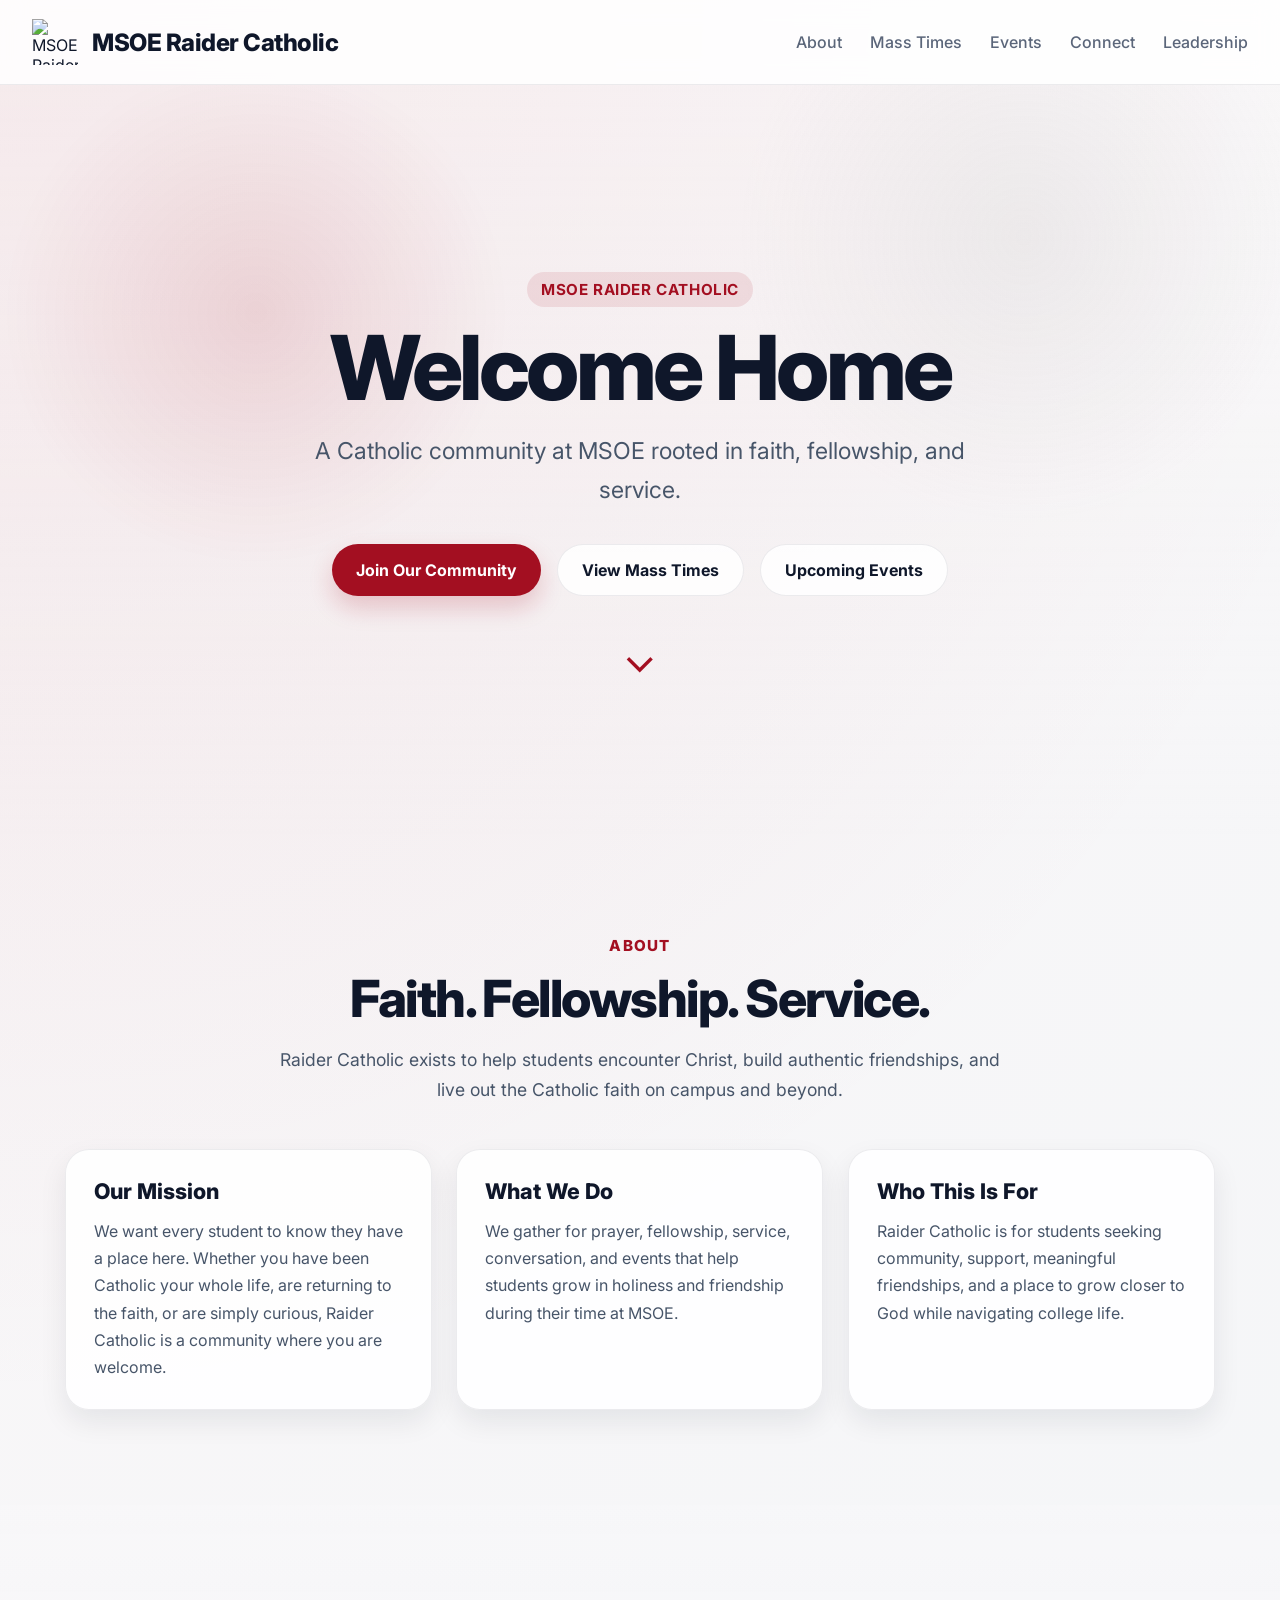
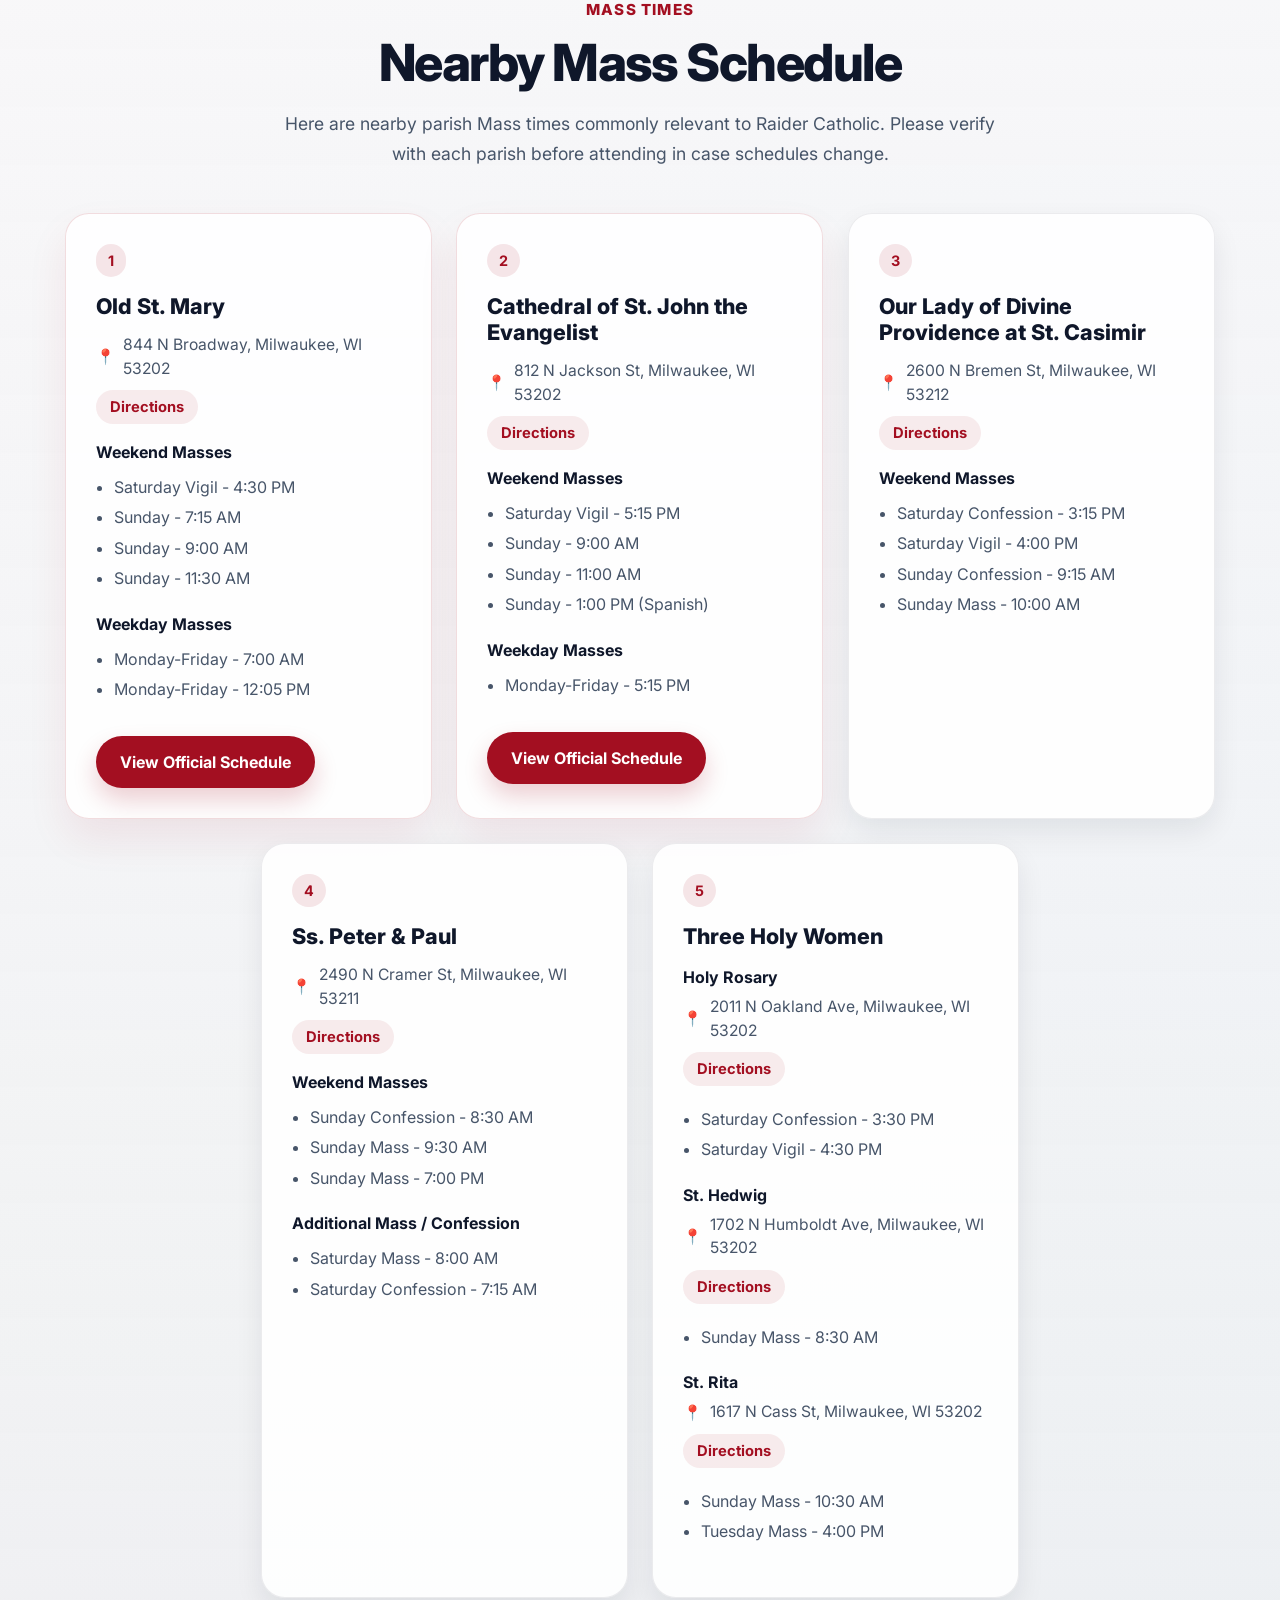
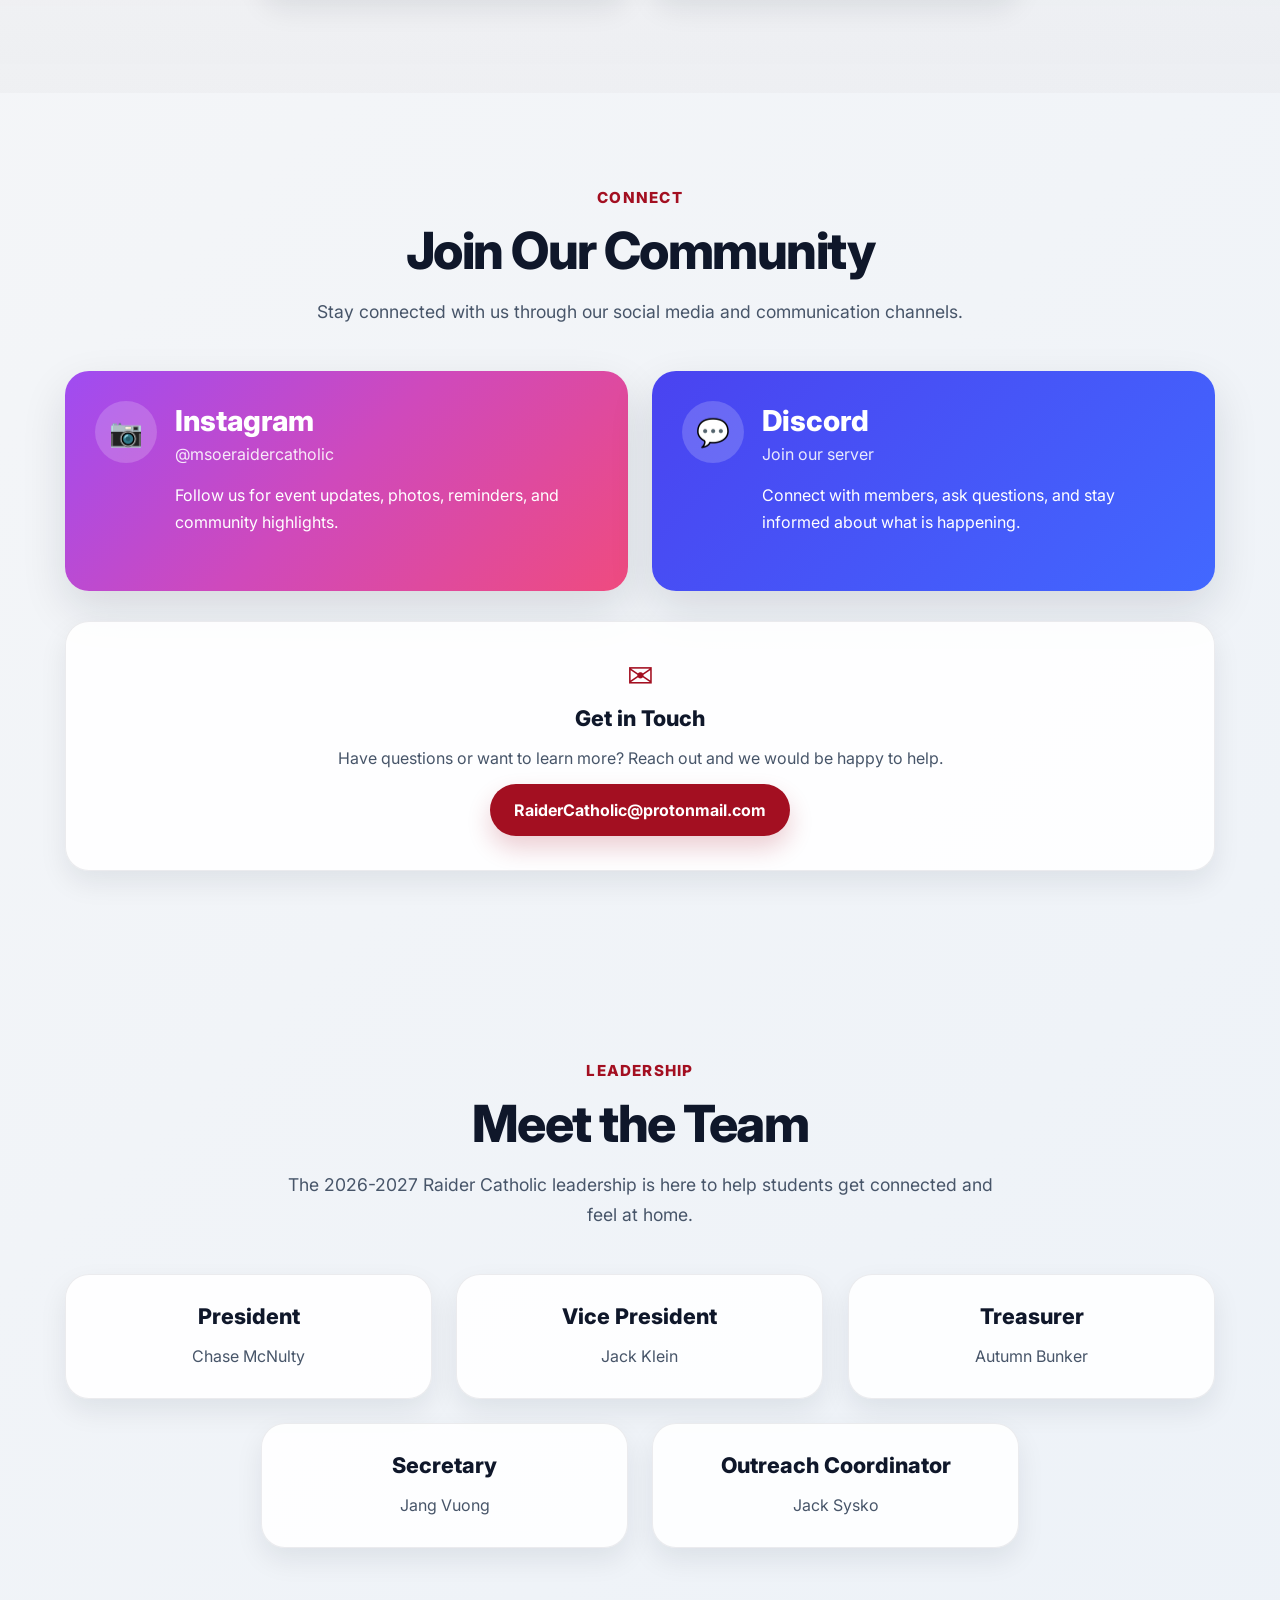
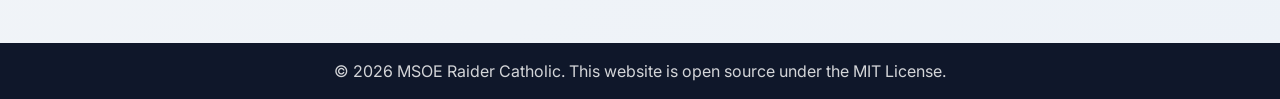
==== commit b84c37a5: "Maintenance" ====
--- a/index.html
+++ b/index.html
@@ -25,12 +25,18 @@
 <body>
   <header class="site-header reveal">
     <div class="container nav-container">
-      <a href="#top" class="brand">
+      <a href="#" class="brand">
         <img src="assets/logo.png" alt="MSOE Raider Catholic logo" class="brand-logo" />
         <span class="brand-text">MSOE Raider Catholic</span>
       </a>
 
-      <button class="menu-toggle" id="menuToggle" aria-label="Toggle navigation">
+      <button
+        class="menu-toggle"
+        id="menuToggle"
+        aria-label="Toggle navigation"
+        aria-controls="siteNav"
+        aria-expanded="false"
+      >
         <span></span>
         <span></span>
         <span></span>
@@ -46,57 +52,9 @@
     </div>
   </header>
 
-  <main id="top">
-    <section class="hero reveal section-with-ornaments">
-      <div class="hero-ambient" aria-hidden="true">
-        <svg class="hero-ambient-svg" viewBox="0 0 1600 900" preserveAspectRatio="none">
-          <defs>
-            <linearGradient id="heroArcGradient" x1="0%" y1="0%" x2="100%" y2="0%">
-              <stop offset="0%" stop-color="rgba(163,15,33,0)" />
-              <stop offset="35%" stop-color="rgba(163,15,33,0.35)" />
-              <stop offset="65%" stop-color="rgba(212,175,55,0.28)" />
-              <stop offset="100%" stop-color="rgba(185,185,185,0)" />
-            </linearGradient>
-          </defs>
-
-          <g class="ambient-orbit ambient-orbit-one">
-            <path
-              class="ambient-arc"
-              d="M 170 690 C 320 420, 640 300, 980 360 C 1250 410, 1420 270, 1490 120"
-              pathLength="100"
-            />
-          </g>
-
-          <g class="ambient-orbit ambient-orbit-two">
-            <path
-              class="ambient-arc ambient-arc-soft"
-              d="M 120 770 C 360 560, 720 500, 1020 560 C 1270 610, 1430 520, 1520 360"
-              pathLength="100"
-            />
-          </g>
-
-          <g class="ambient-ring-group">
-            <circle class="ambient-ring" cx="1230" cy="265" r="170" />
-            <circle class="ambient-ring ambient-ring-small" cx="1230" cy="265" r="108" />
-          </g>
-
-          <g class="ambient-cross ambient-cross-one">
-            <line x1="0" y1="-18" x2="0" y2="18" />
-            <line x1="-14" y1="0" x2="14" y2="0" />
-          </g>
-
-          <g class="ambient-cross ambient-cross-two">
-            <line x1="0" y1="-12" x2="0" y2="12" />
-            <line x1="-10" y1="0" x2="10" y2="0" />
-          </g>
-
-          <circle class="ambient-dot ambient-dot-one" cx="290" cy="255" r="5" />
-          <circle class="ambient-dot ambient-dot-two" cx="1095" cy="188" r="4" />
-          <circle class="ambient-dot ambient-dot-three" cx="1340" cy="475" r="6" />
-        </svg>
-      </div>
-
-      <div class="hero-overlay"></div>
+  <main>
+    <section class="hero reveal">
+      <div class="hero-overlay"></div>
 
       <div class="container hero-content">
         <p class="eyebrow">MSOE Raider Catholic</p>
@@ -115,21 +73,11 @@
           &#8964;
         </button>
       </div>
-
-      <svg class="section-divider section-divider-hero" viewBox="0 0 1200 120" preserveAspectRatio="none" aria-hidden="true">
-        <path d="M0,64 C170,20 320,20 470,52 C660,92 810,98 1200,34" />
-      </svg>
-    </section>
-
-    <section class="section about-section reveal section-with-ornaments" id="about">
-      <svg class="section-corner-ornament" viewBox="0 0 160 160" aria-hidden="true">
-        <path d="M18 34 C52 34, 70 52, 70 86" />
-        <path d="M42 18 C86 18, 112 44, 112 88" />
-        <circle cx="112" cy="88" r="4" />
-      </svg>
-
-      <div class="container">
-        <div class="section-heading reveal">
+    </section>
+
+    <section class="section reveal" id="about">
+      <div class="container">
+        <div class="section-heading reveal">
           <p class="section-label">About</p>
           <h2>Faith. Fellowship. Service.</h2>
           <p class="section-subtitle">
@@ -164,22 +112,12 @@
             </p>
           </div>
         </div>
-      </div>
-
-      <svg class="section-divider" viewBox="0 0 1200 120" preserveAspectRatio="none" aria-hidden="true">
-        <path d="M0,76 C160,44 280,32 430,54 C610,82 760,94 1200,40" />
-      </svg>
-    </section>
-
-    <section class="section mass-section reveal section-with-ornaments" id="mass-times">
-      <svg class="section-corner-ornament section-corner-left" viewBox="0 0 160 160" aria-hidden="true">
-        <path d="M142 34 C108 34, 90 52, 90 86" />
-        <path d="M118 18 C74 18, 48 44, 48 88" />
-        <circle cx="48" cy="88" r="4" />
-      </svg>
-
-      <div class="container">
-        <div class="section-heading reveal">
+      </div>
+    </section>
+
+    <section class="section mass-section reveal" id="mass-times">
+      <div class="container">
+        <div class="section-heading reveal">
           <p class="section-label">Mass Times</p>
           <h2>Nearby Mass Schedule</h2>
           <p class="section-subtitle">
@@ -399,22 +337,12 @@
             </ul>
           </div>
         </div>
-      </div>
-
-      <svg class="section-divider" viewBox="0 0 1200 120" preserveAspectRatio="none" aria-hidden="true">
-        <path d="M0,62 C200,30 330,22 520,54 C700,86 880,90 1200,50" />
-      </svg>
-    </section>
-
-    <section class="section connect-section reveal section-with-ornaments" id="connect">
-      <svg class="section-corner-ornament" viewBox="0 0 160 160" aria-hidden="true">
-        <path d="M18 34 C52 34, 70 52, 70 86" />
-        <path d="M42 18 C86 18, 112 44, 112 88" />
-        <circle cx="112" cy="88" r="4" />
-      </svg>
-
-      <div class="container">
-        <div class="section-heading reveal">
+      </div>
+    </section>
+
+    <section class="section reveal" id="connect">
+      <div class="container">
+        <div class="section-heading reveal">
           <p class="section-label">Connect</p>
           <h2>Join Our Community</h2>
           <p class="section-subtitle">
@@ -462,22 +390,12 @@
             RaiderCatholic@protonmail.com
           </a>
         </div>
-      </div>
-
-      <svg class="section-divider" viewBox="0 0 1200 120" preserveAspectRatio="none" aria-hidden="true">
-        <path d="M0,74 C180,42 360,22 560,50 C760,78 910,88 1200,44" />
-      </svg>
-    </section>
-
-    <section class="section leadership-section reveal section-with-ornaments" id="leadership">
-      <svg class="section-corner-ornament section-corner-left" viewBox="0 0 160 160" aria-hidden="true">
-        <path d="M142 34 C108 34, 90 52, 90 86" />
-        <path d="M118 18 C74 18, 48 44, 48 88" />
-        <circle cx="48" cy="88" r="4" />
-      </svg>
-
-      <div class="container">
-        <div class="section-heading reveal">
+      </div>
+    </section>
+
+    <section class="section reveal" id="leadership">
+      <div class="container">
+        <div class="section-heading reveal">
           <p class="section-label">Leadership</p>
           <h2>Meet the Team</h2>
           <p class="section-subtitle">
@@ -523,4 +441,4 @@
 
   <script src="script.js?v=3"></script>
 </body>
-</html>+</html>
--- a/style.css
+++ b/style.css
@@ -32,8 +32,6 @@
   background:
     radial-gradient(circle at top left, rgba(163, 15, 33, 0.08), transparent 28%),
     linear-gradient(135deg, #faf7f8 0%, #f5f6f8 45%, #edf2f8 100%);
-  --pointer-x: 0px;
-  --pointer-y: 0px;
 }
 
 img {
@@ -65,17 +63,22 @@
 }
 
 .nav-container {
+  width: 100%;
+  max-width: none;
   min-height: 84px;
   display: flex;
   align-items: center;
   justify-content: space-between;
   gap: 20px;
+  padding: 0 32px;
+  margin: 0;
 }
 
 .brand {
   display: flex;
   align-items: center;
   gap: 14px;
+  flex-shrink: 0;
 }
 
 .brand-logo {
@@ -88,18 +91,20 @@
   font-size: 1.5rem;
   font-weight: 800;
   letter-spacing: -0.02em;
+  white-space: nowrap;
 }
 
 .site-nav {
   display: flex;
   align-items: center;
   gap: 28px;
+  margin-left: auto;
 }
 
 .site-nav a {
   font-weight: 500;
   color: #5b667a;
-  transition: color 0.2s ease;
+  transition: color 0.22s ease;
 }
 
 .site-nav a:hover {
@@ -132,134 +137,9 @@
   overflow: hidden;
 }
 
-.section-with-ornaments {
-  position: relative;
-  overflow: hidden;
-}
-
-.hero-ambient,
-.calendar-ambient {
-  position: absolute;
-  inset: 0;
-  pointer-events: none;
-  z-index: 0;
-}
-
-.hero-ambient-svg {
-  width: 100%;
-  height: 100%;
-  display: block;
-}
-
-.hero-ambient-svg .ambient-arc {
-  fill: none;
-  stroke: url(#heroArcGradient);
-  stroke-width: 2.2;
-  stroke-linecap: round;
-  stroke-dasharray: 18 10 90 10;
-  opacity: 0.85;
-  animation: ambientTrace 18s linear infinite;
-}
-
-.hero-ambient-svg .ambient-arc-soft {
-  stroke-width: 1.5;
-  opacity: 0.5;
-  animation-duration: 24s;
-}
-
-.hero-ambient-svg .ambient-arc-calendar {
-  stroke: url(#calendarArcGradient);
-}
-
-.ambient-orbit {
-  transform-origin: center;
-  animation: ambientFloat 12s ease-in-out infinite;
-}
-
-.ambient-orbit-one {
-  transform: translate(
-    calc(var(--pointer-x) * 0.012),
-    calc(var(--pointer-y) * 0.012)
-  );
-}
-
-.ambient-orbit-two {
-  transform: translate(
-    calc(var(--pointer-x) * -0.01),
-    calc(var(--pointer-y) * 0.008)
-  );
-  animation-duration: 16s;
-}
-
-.ambient-ring-group {
-  transform-origin: 1230px 265px;
-  animation: ambientRotate 26s linear infinite;
-}
-
-.ambient-ring-group-calendar {
-  transform-origin: 1280px 170px;
-}
-
-.ambient-ring {
-  fill: none;
-  stroke: rgba(163, 15, 33, 0.16);
-  stroke-width: 1.6;
-}
-
-.ambient-ring-small {
-  stroke: rgba(212, 175, 55, 0.18);
-  stroke-dasharray: 7 10;
-}
-
-.ambient-cross {
-  stroke: rgba(163, 15, 33, 0.22);
-  stroke-width: 2;
-  stroke-linecap: round;
-  animation: ambientPulse 7s ease-in-out infinite;
-}
-
-.ambient-cross-one {
-  transform: translate(
-    calc(260px + var(--pointer-x) * -0.015),
-    calc(210px + var(--pointer-y) * -0.015)
-  );
-}
-
-.ambient-cross-two {
-  transform: translate(
-    calc(1380px + var(--pointer-x) * 0.01),
-    calc(210px + var(--pointer-y) * 0.01)
-  );
-  animation-delay: 1.4s;
-}
-
-.ambient-cross-calendar {
-  transform: translate(
-    calc(260px + var(--pointer-x) * -0.012),
-    calc(118px + var(--pointer-y) * -0.012)
-  );
-}
-
-.ambient-dot {
-  fill: rgba(212, 175, 55, 0.45);
-  animation: ambientPulse 6s ease-in-out infinite;
-}
-
-.ambient-dot-one {
-  animation-delay: 0.7s;
-}
-
-.ambient-dot-two {
-  animation-delay: 1.5s;
-}
-
-.ambient-dot-three {
-  animation-delay: 2.1s;
-}
-
-.hero-overlay {
-  position: absolute;
-  inset: 0;
+.hero-overlay {
+  position: absolute;
+  inset: 0;
   background:
     radial-gradient(circle at 20% 30%, rgba(163, 15, 33, 0.12), transparent 22%),
     radial-gradient(circle at 80% 20%, rgba(185, 185, 185, 0.18), transparent 24%),
@@ -319,11 +199,20 @@
   padding: 0 24px;
   border-radius: 999px;
   font-weight: 700;
-  transition: transform 0.2s ease, background 0.2s ease, color 0.2s ease, box-shadow 0.2s ease;
+  transition:
+    transform 0.22s ease,
+    background 0.22s ease,
+    color 0.22s ease,
+    box-shadow 0.22s ease,
+    border-color 0.22s ease;
 }
 
 .button:hover {
-  transform: translateY(-2px);
+  transform: translateY(-3px);
+}
+
+.button:active {
+  transform: translateY(-1px);
 }
 
 .button-primary {
@@ -334,6 +223,7 @@
 
 .button-primary:hover {
   background: var(--raider-red-dark);
+  box-shadow: 0 18px 30px rgba(163, 15, 33, 0.24);
 }
 
 .button-secondary {
@@ -344,6 +234,7 @@
 
 .button-secondary:hover {
   background: var(--white);
+  box-shadow: 0 14px 24px rgba(15, 23, 42, 0.1);
 }
 
 .button-inline {
@@ -357,71 +248,16 @@
   font-size: 2.8rem;
   color: var(--raider-red);
   cursor: pointer;
-  transition: transform 0.2s ease;
+  animation: scrollCue 2.2s ease-in-out infinite;
+  transition: color 0.22s ease, transform 0.22s ease;
 }
 
 .scroll-indicator:hover {
-  transform: translateY(4px);
+  color: var(--raider-red-dark);
 }
 
 .section {
   padding: 95px 0;
-}
-
-.section-divider {
-  position: absolute;
-  left: 0;
-  right: 0;
-  bottom: -1px;
-  width: 100%;
-  height: 72px;
-  pointer-events: none;
-  opacity: 0.5;
-  z-index: 0;
-}
-
-.section-divider path {
-  fill: none;
-  stroke: rgba(163, 15, 33, 0.18);
-  stroke-width: 1.75;
-  stroke-linecap: round;
-  stroke-dasharray: 10 12;
-  animation: ambientTrace 28s linear infinite;
-}
-
-.section-divider-hero {
-  height: 88px;
-  opacity: 0.65;
-}
-
-.section-corner-ornament {
-  position: absolute;
-  top: 30px;
-  right: 28px;
-  width: 88px;
-  height: 88px;
-  pointer-events: none;
-  opacity: 0.55;
-  z-index: 0;
-}
-
-.section-corner-left {
-  right: auto;
-  left: 28px;
-}
-
-.section-corner-ornament path,
-.section-corner-ornament circle {
-  fill: none;
-  stroke: rgba(163, 15, 33, 0.2);
-  stroke-width: 2.2;
-  stroke-linecap: round;
-  animation: ambientPulse 9s ease-in-out infinite;
-}
-
-.section-corner-ornament circle {
-  fill: rgba(212, 175, 55, 0.35);
-  stroke: none;
 }
 
 .section-heading {
@@ -468,20 +304,6 @@
   border: 1px solid var(--border);
   border-radius: var(--radius-lg);
   box-shadow: var(--shadow-soft);
-  transition:
-    transform 0.25s ease,
-    box-shadow 0.25s ease,
-    border-color 0.25s ease;
-}
-
-.info-card:hover,
-.leader-card:hover,
-.mass-card:hover,
-.contact-card:hover,
-.event-card:hover {
-  transform: translateY(-4px);
-  box-shadow: 0 18px 38px rgba(15, 23, 42, 0.12);
-  border-color: rgba(163, 15, 33, 0.12);
 }
 
 .info-card,
@@ -594,12 +416,13 @@
   color: var(--raider-red);
   font-size: 0.92rem;
   font-weight: 700;
-  transition: background 0.2s ease, transform 0.2s ease;
+  transition: background 0.22s ease, color 0.22s ease, transform 0.22s ease;
 }
 
 .map-chip:hover {
   background: rgba(163, 15, 33, 0.14);
-  transform: translateY(-1px);
+  color: var(--raider-red-dark);
+  transform: translateX(3px);
 }
 
 .mass-card h4 {
@@ -630,7 +453,7 @@
   gap: 18px;
   color: var(--white);
   box-shadow: var(--shadow);
-  transition: transform 0.2s ease, box-shadow 0.2s ease;
+  transition: transform 0.22s ease, box-shadow 0.22s ease;
 }
 
 .social-card:hover {
@@ -714,11 +537,6 @@
   padding-bottom: 86px;
 }
 
-.calendar-ambient-section .container {
-  position: relative;
-  z-index: 2;
-}
-
 .calendar-page-title {
   margin: 0;
   font-size: clamp(2.4rem, 5vw, 4rem);
@@ -756,10 +574,11 @@
   flex-shrink: 0;
 }
 
-.event-description {
-  margin-top: 14px;
-  color: var(--navy-soft);
-}
+.event-description {
+  margin-top: 14px;
+  color: var(--navy-soft);
+  white-space: pre-line;
+}
 
 .calendar-actions {
   display: flex;
@@ -768,8 +587,6 @@
   gap: 18px;
   margin-top: 32px;
   flex-wrap: wrap;
-  position: relative;
-  z-index: 2;
 }
 
 .button-small {
@@ -781,12 +598,12 @@
 .calendar-text-link {
   font-weight: 700;
   color: var(--raider-red);
-  transition: color 0.2s ease, transform 0.2s ease;
+  transition: color 0.22s ease, transform 0.22s ease;
 }
 
 .calendar-text-link:hover {
   color: var(--raider-red-dark);
-  transform: translateY(-1px);
+  transform: translateX(3px);
 }
 
 .calendar-empty {
@@ -796,14 +613,18 @@
 }
 
 .site-footer {
-  padding: 0 0 28px;
+  margin-top: 0;
+  width: 100%;
 }
 
 .footer-content {
+  width: 100%;
+  max-width: none;
   background: var(--navy);
   text-align: center;
   color: rgba(255, 255, 255, 0.82);
-  padding: 14px 16px;
+  padding: 18px 16px;
+  margin: 0;
 }
 
 .footer-content p {
@@ -815,8 +636,8 @@
   opacity: 0;
   transform: translateY(24px);
   transition:
-    opacity 0.8s ease,
-    transform 0.8s ease;
+    opacity 0.65s ease,
+    transform 0.65s ease;
   will-change: opacity, transform;
 }
 
@@ -826,57 +647,25 @@
 }
 
 .reveal-delay-1 {
-  transition-delay: 0.08s;
+  transition-delay: 0.06s;
 }
 
 .reveal-delay-2 {
-  transition-delay: 0.16s;
+  transition-delay: 0.12s;
 }
 
 .reveal-delay-3 {
-  transition-delay: 0.24s;
-}
-
-.hero-ambient,
-.calendar-ambient,
-.section-divider,
-.section-corner-ornament {
-  will-change: transform, opacity;
-}
-
-@keyframes ambientTrace {
-  0% {
-    stroke-dashoffset: 0;
-  }
-  100% {
-    stroke-dashoffset: -240;
-  }
-}
-
-@keyframes ambientFloat {
+  transition-delay: 0.18s;
+}
+
+@keyframes scrollCue {
   0%, 100% {
-    transform: translateY(0px);
+    transform: translateY(0);
+    opacity: 0.75;
   }
   50% {
-    transform: translateY(-10px);
-  }
-}
-
-@keyframes ambientRotate {
-  from {
-    transform: rotate(0deg);
-  }
-  to {
-    transform: rotate(360deg);
-  }
-}
-
-@keyframes ambientPulse {
-  0%, 100% {
-    opacity: 0.4;
-  }
-  50% {
-    opacity: 0.9;
+    transform: translateY(10px);
+    opacity: 1;
   }
 }
 
@@ -892,14 +681,7 @@
   .scroll-indicator,
   .site-nav,
   .map-chip,
-  .hero-ambient-svg .ambient-arc,
-  .ambient-orbit,
-  .ambient-ring-group,
-  .ambient-cross,
-  .ambient-dot,
-  .section-divider path,
-  .section-corner-ornament path,
-  .section-corner-ornament circle {
+  .calendar-text-link {
     transition: none !important;
     transform: none !important;
     opacity: 1 !important;
@@ -955,6 +737,10 @@
   .brand-text {
     font-size: 1.2rem;
   }
+
+  .nav-container {
+    padding: 0 24px;
+  }
 }
 
 @media (max-width: 760px) {
@@ -962,10 +748,15 @@
     display: flex;
   }
 
+  .nav-container {
+    min-height: 84px;
+    padding: 0 20px;
+  }
+
   .site-nav {
     position: absolute;
     top: 84px;
-    right: 4%;
+    right: 20px;
     width: min(260px, 92vw);
     background: rgba(255, 255, 255, 0.97);
     border: 1px solid var(--border);
@@ -977,8 +768,9 @@
     gap: 14px;
     opacity: 0;
     pointer-events: none;
-    transform: translateY(-10px);
-    transition: opacity 0.2s ease, transform 0.2s ease;
+    transform: translateY(-14px);
+    transition: opacity 0.24s ease, transform 0.24s ease;
+    margin-left: 0;
   }
 
   .site-nav.open {
@@ -995,19 +787,10 @@
     padding: 100px 0 70px;
   }
 
-  .section-corner-ornament {
-    width: 72px;
-    height: 72px;
-    top: 22px;
-  }
-
-  .section-divider {
-    height: 56px;
-  }
-
   .brand-text {
     max-width: 210px;
     line-height: 1.2;
+    white-space: normal;
   }
 
   .mass-grid,
@@ -1039,6 +822,7 @@
 @media (max-width: 560px) {
   .nav-container {
     min-height: 76px;
+    padding: 0 16px;
   }
 
   .brand-logo {
@@ -1048,16 +832,6 @@
 
   .hero h1 {
     line-height: 1.02;
-  }
-
-  .hero-ambient-svg .ambient-ring,
-  .hero-ambient-svg .ambient-ring-small,
-  .section-corner-ornament {
-    opacity: 0.32;
-  }
-
-  .section-divider {
-    opacity: 0.35;
   }
 
   .hero-actions {
@@ -1099,4 +873,4 @@
   .calendar-text-link {
     text-align: center;
   }
-}+}
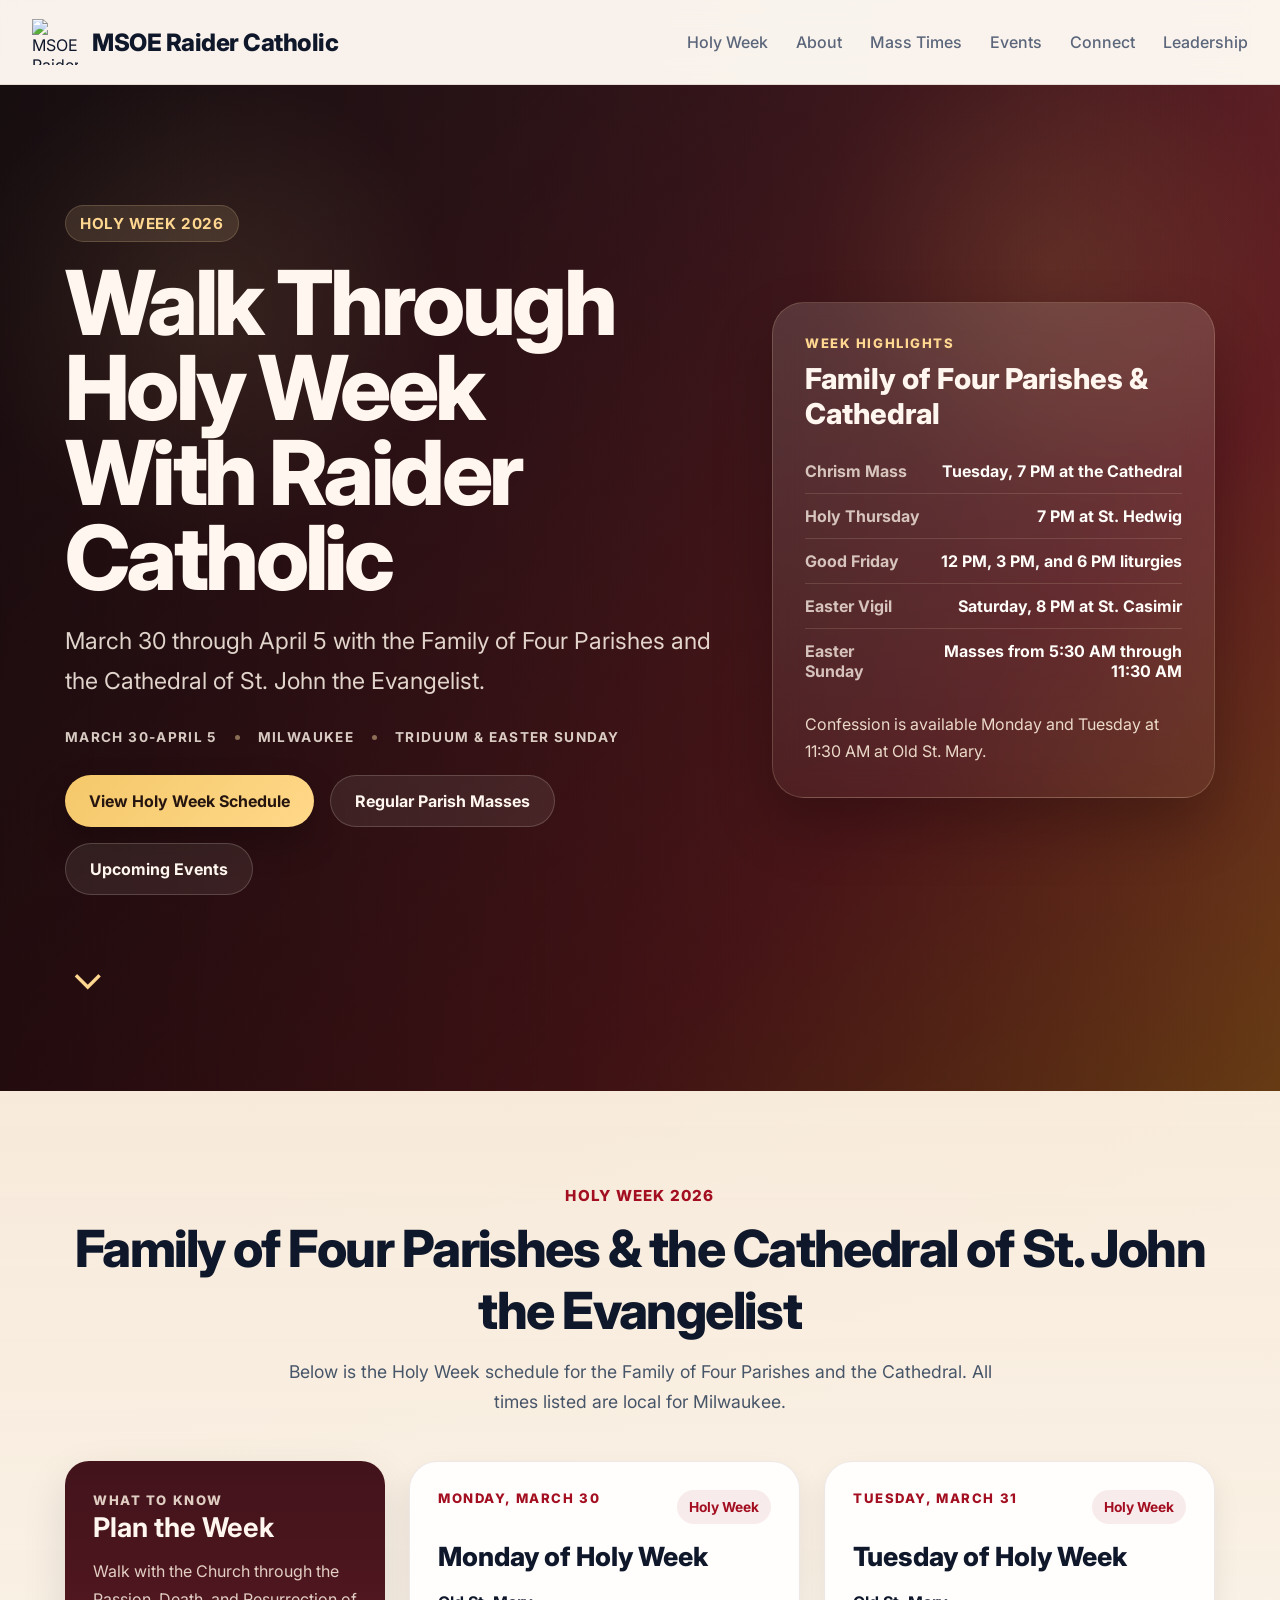
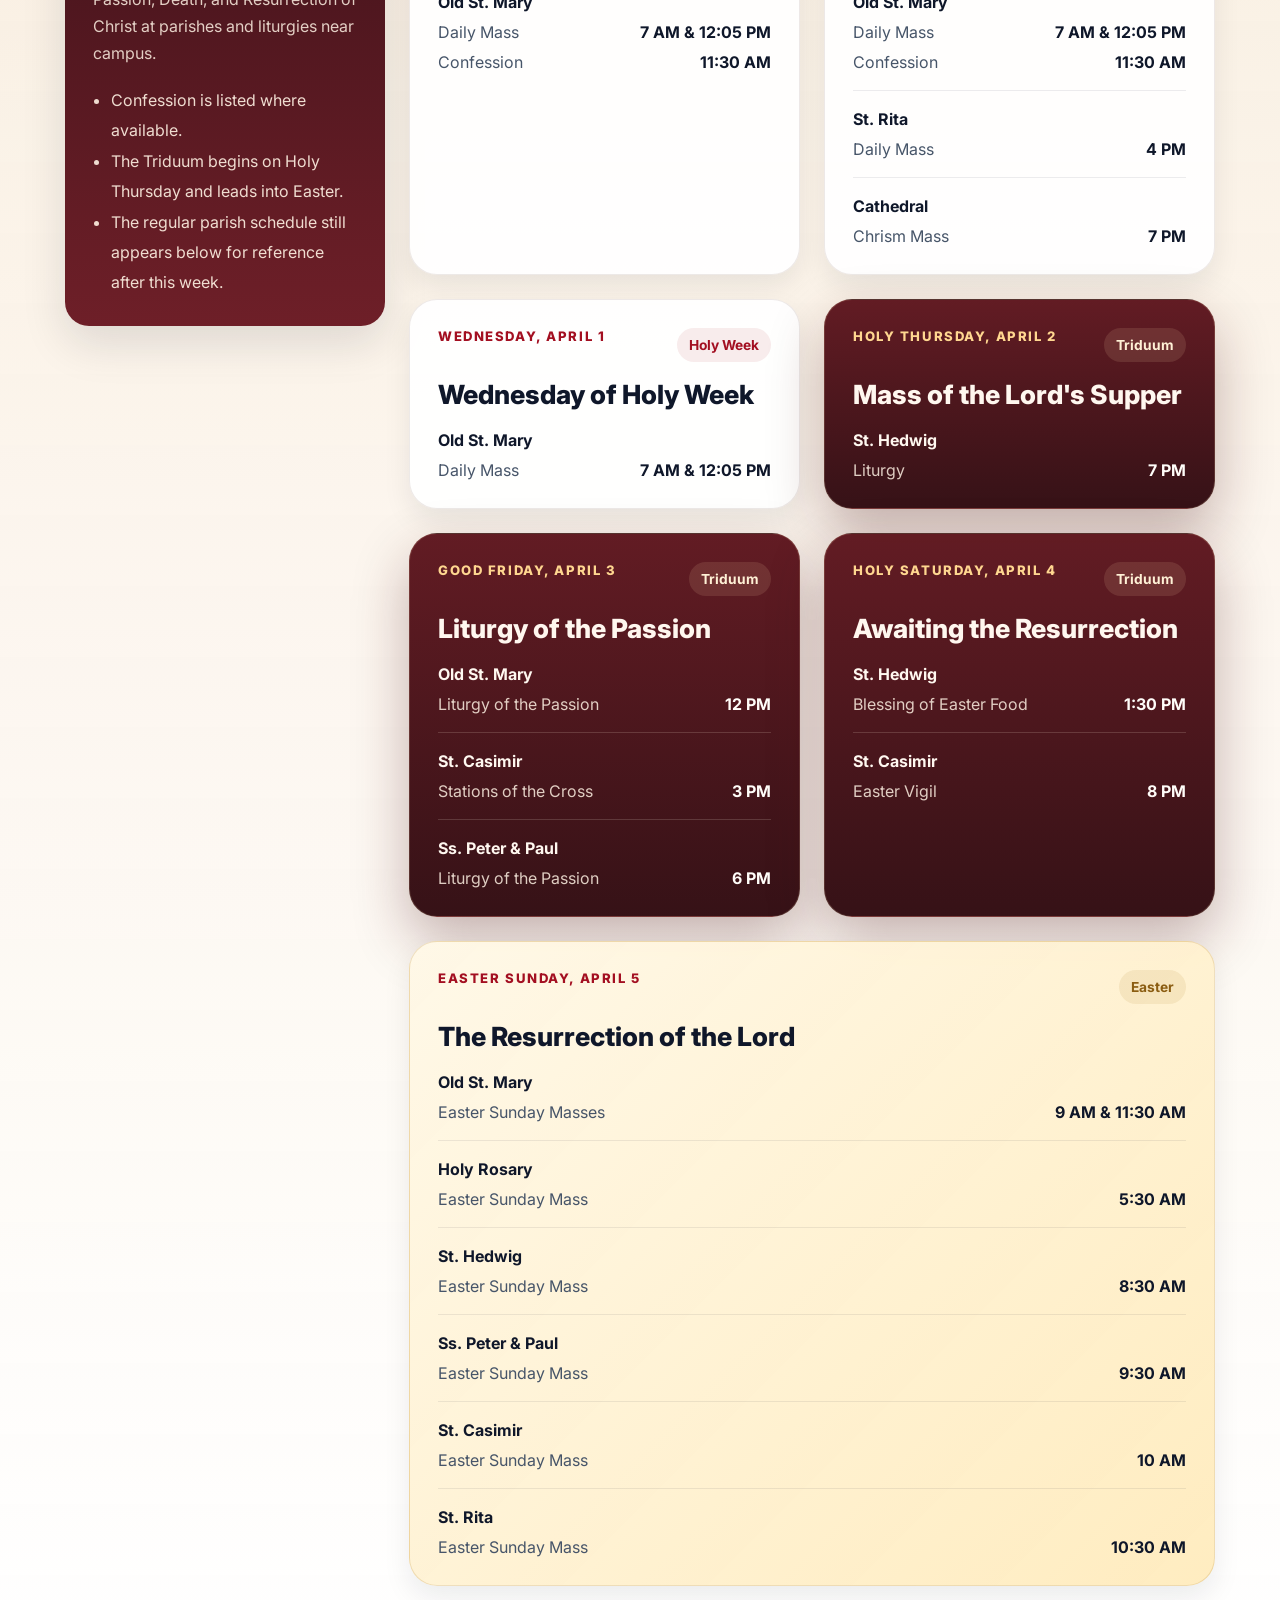
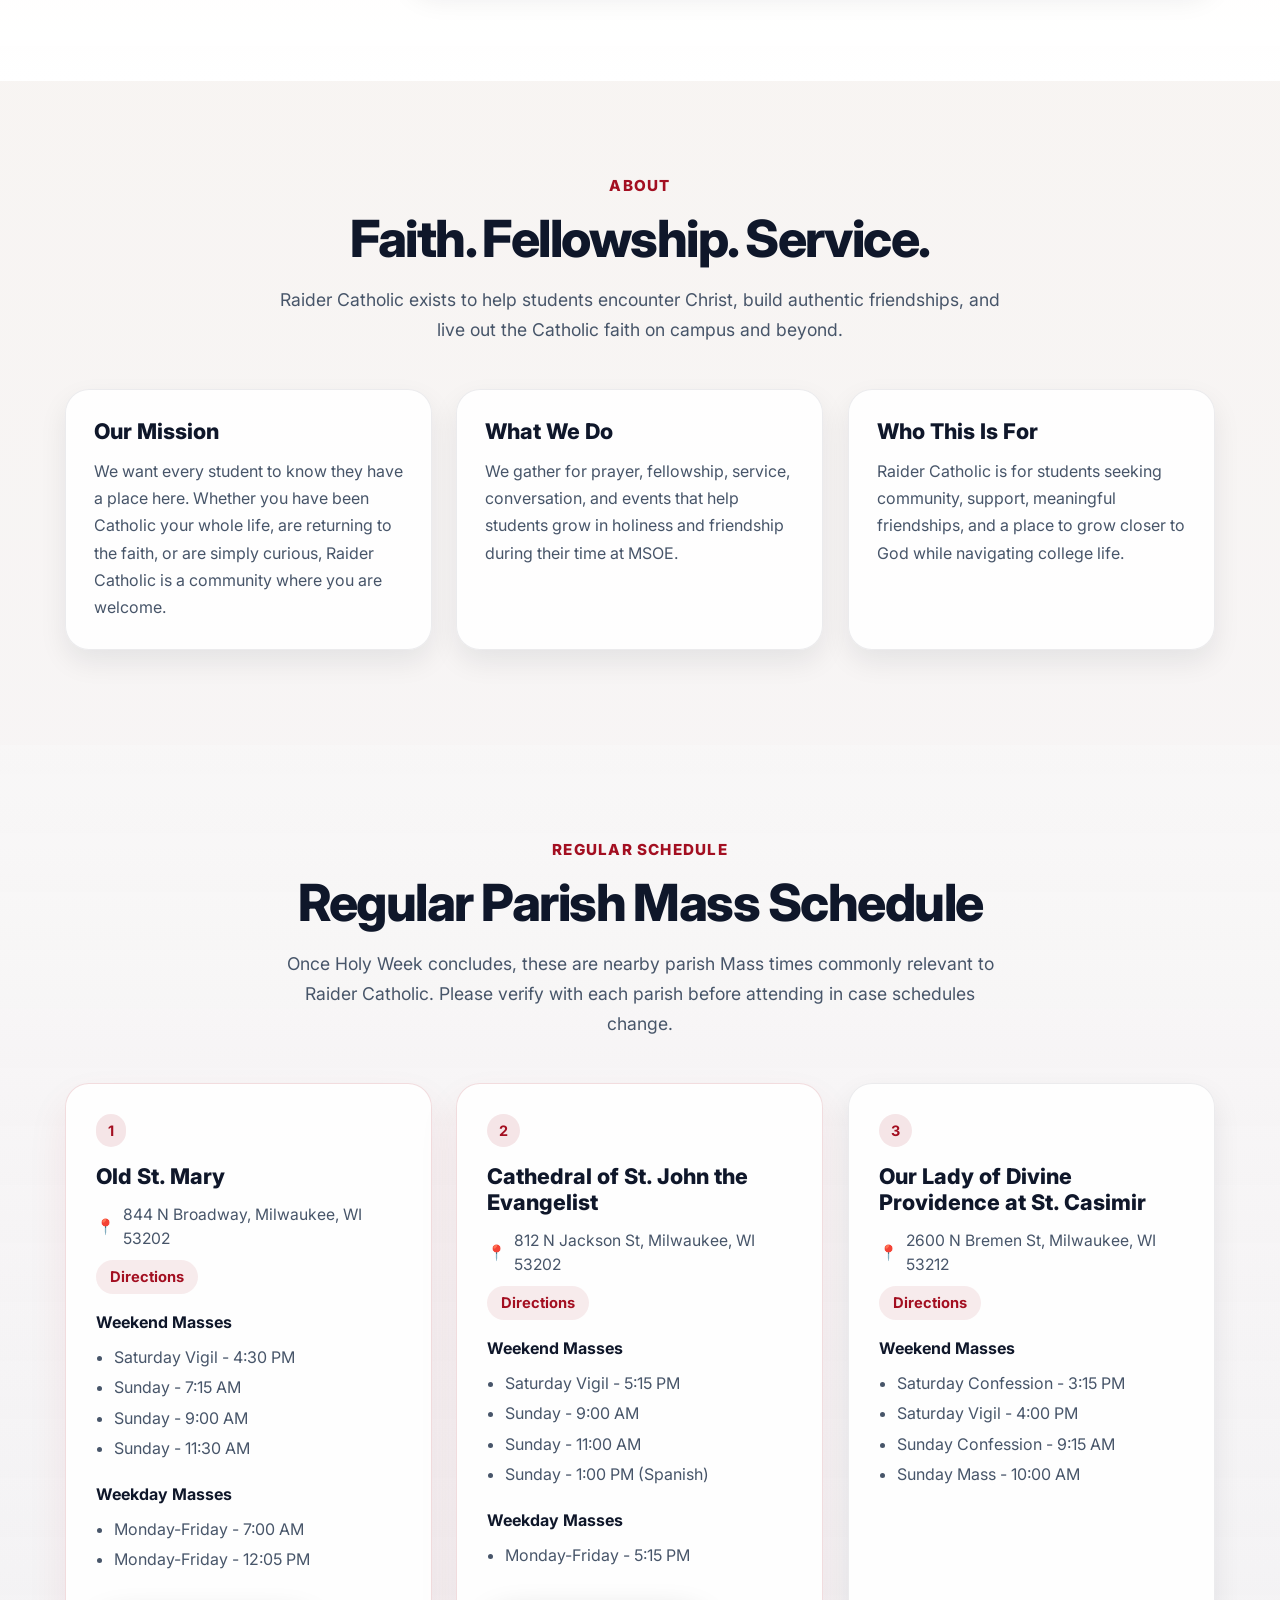
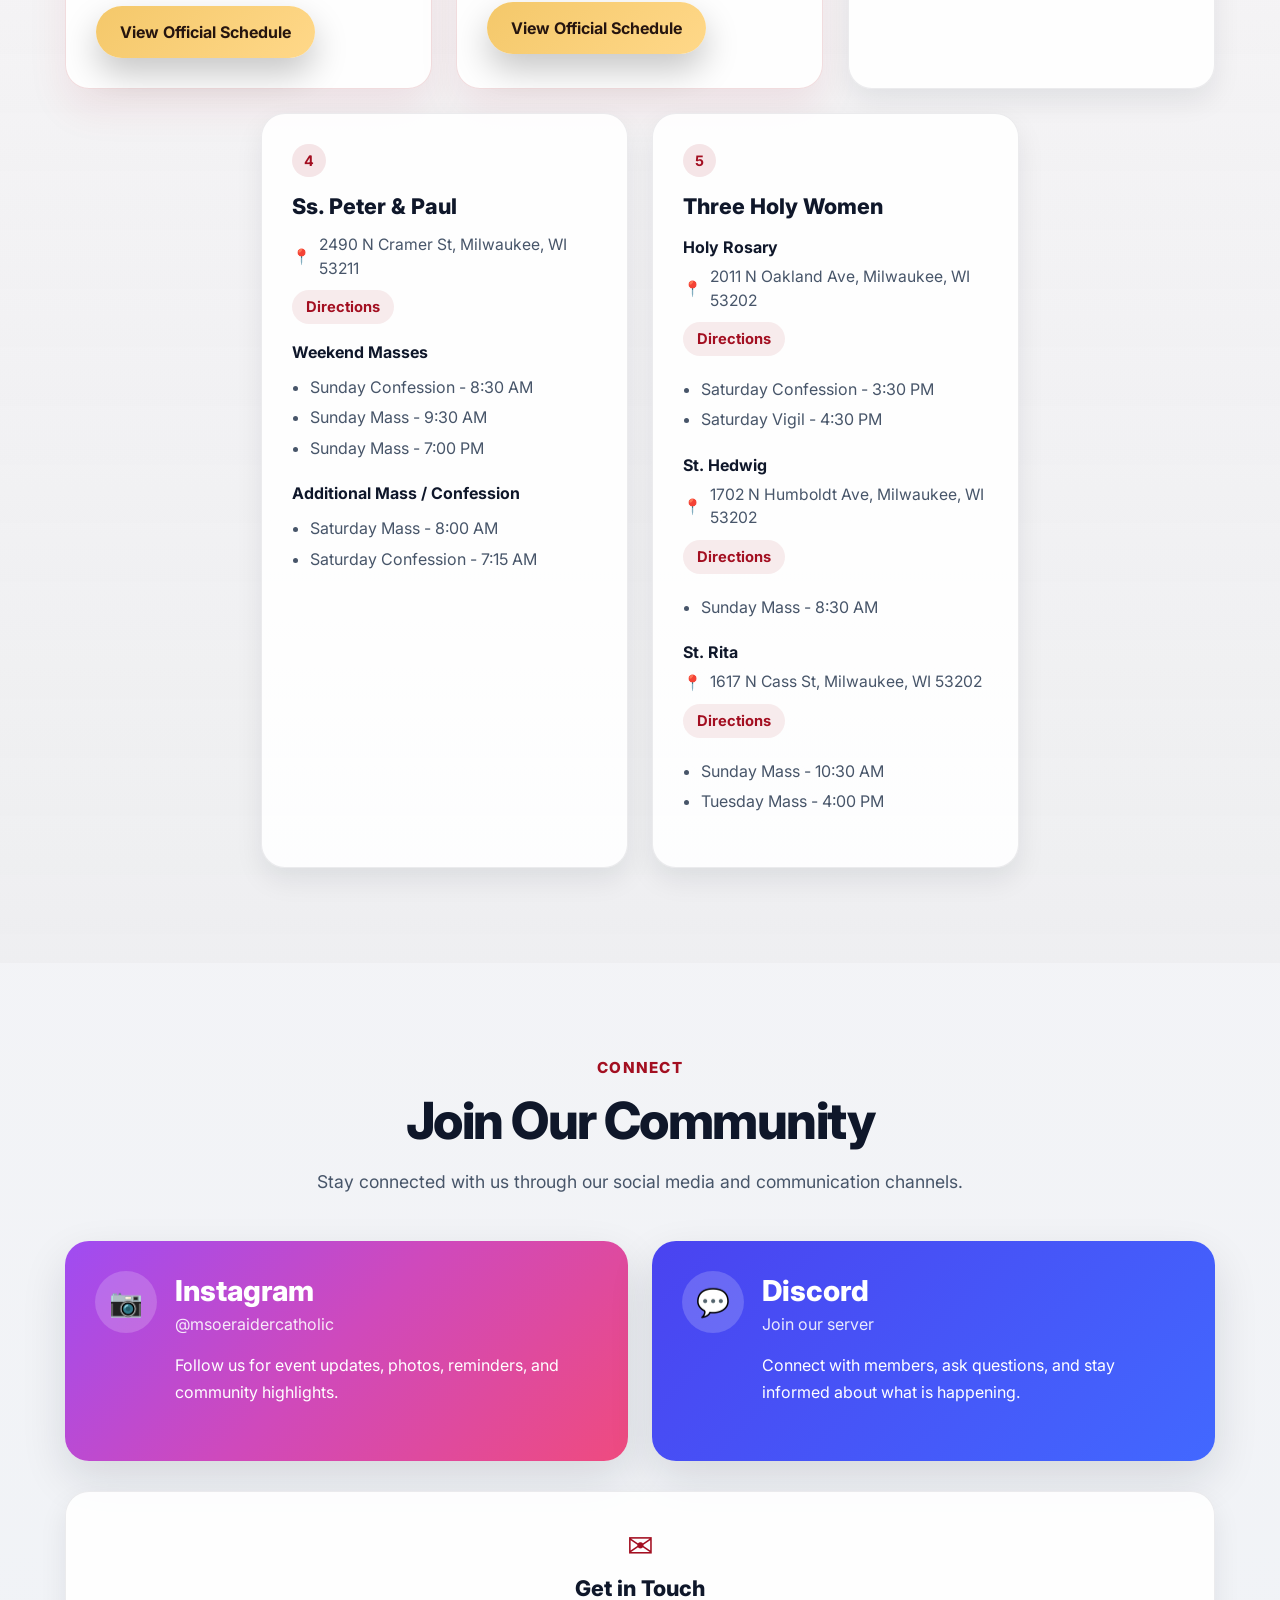
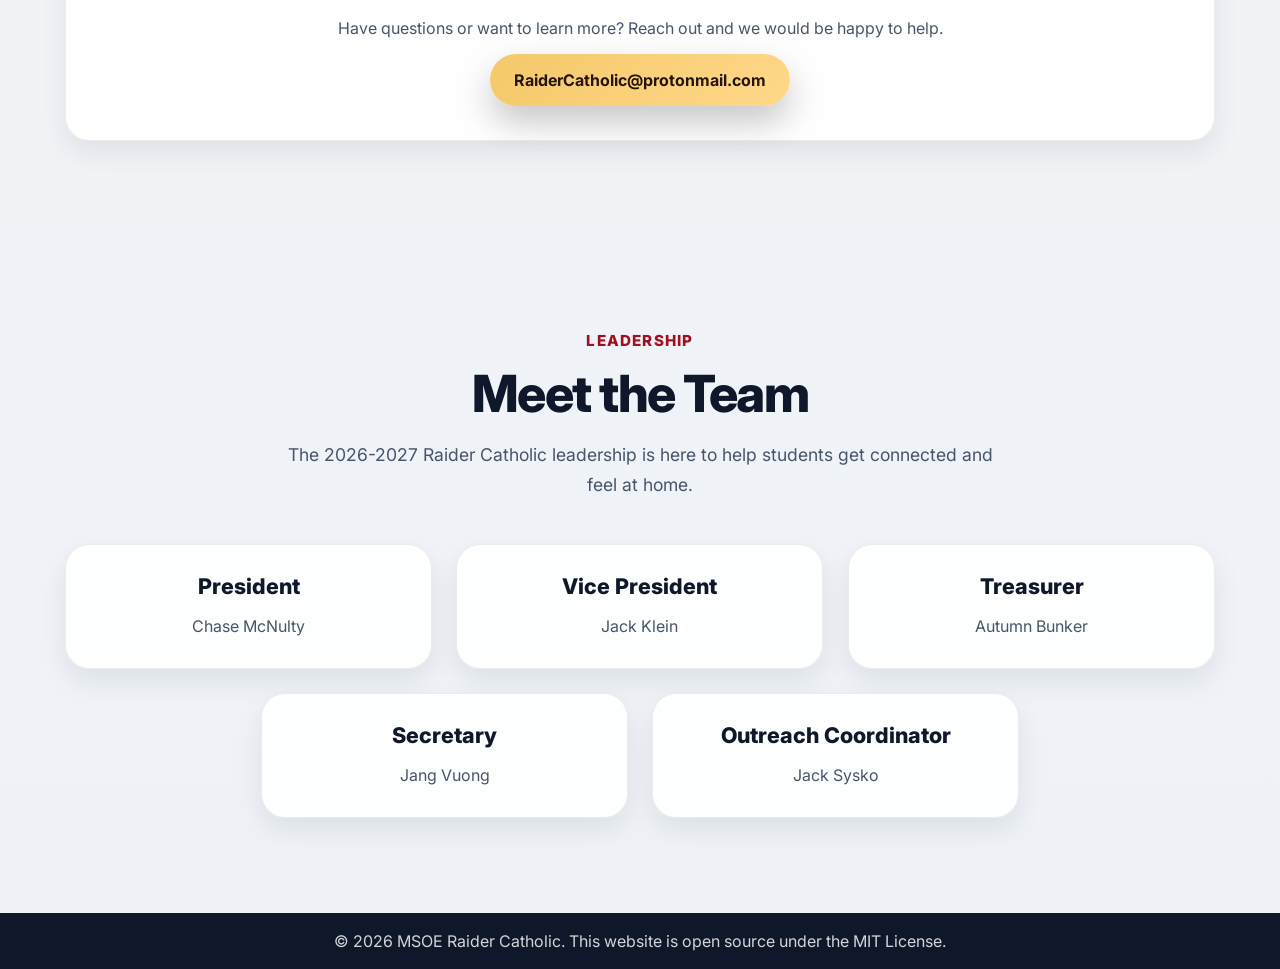
==== commit 8154da5b: "Add Holy Week 2026 homepage theme and schedule" ====
--- a/index.html
+++ b/index.html
@@ -3,12 +3,16 @@
 <head>
   <meta charset="UTF-8" />
   <meta name="viewport" content="width=device-width, initial-scale=1.0" />
-  <title>MSOE Raider Catholic</title>
+  <title>Holy Week 2026 | MSOE Raider Catholic</title>
+  <meta
+    name="description"
+    content="Holy Week 2026 schedule for the Family of Four Parishes and the Cathedral of St. John the Evangelist, March 30 through April 5."
+  />
   <link rel="icon" type="image/png" sizes="32x32" href="assets/favicon-32.png">
   <link rel="icon" type="image/png" sizes="48x48" href="assets/favicon-48.png">
   <link rel="apple-touch-icon" sizes="180x180" href="assets/apple-touch-icon.png">
-  <meta property="og:title" content="MSOE Raider Catholic | Faith, Fellowship, and Service">
-  <meta property="og:description" content="MSOE Raider Catholic is a welcoming Catholic community for students at Milwaukee School of Engineering seeking faith, friendship, service opportunities, and spiritual growth during college.">
+  <meta property="og:title" content="Holy Week 2026 | MSOE Raider Catholic">
+  <meta property="og:description" content="Holy Week 2026 schedule for the Family of Four Parishes and the Cathedral of St. John the Evangelist, March 30 through April 5.">
   <meta property="og:type" content="website">
   <meta property="og:url" content="https://raidercatholic.com">
   <meta property="og:image" content="https://raidercatholic.com/assets/social-preview.png">
@@ -22,7 +26,7 @@
   />
   <link rel="stylesheet" href="style.css?v=3" />
 </head>
-<body>
+<body class="holy-week-home">
   <header class="site-header reveal">
     <div class="container nav-container">
       <a href="#" class="brand">
@@ -42,10 +46,11 @@
         <span></span>
       </button>
 
-      <nav class="site-nav" id="siteNav">
-        <a href="#about">About</a>
-        <a href="#mass-times">Mass Times</a>
-        <a href="calendar.html">Events</a>
+      <nav class="site-nav" id="siteNav">
+        <a href="#holy-week-schedule">Holy Week</a>
+        <a href="#about">About</a>
+        <a href="#mass-times">Mass Times</a>
+        <a href="calendar.html">Events</a>
         <a href="#connect">Connect</a>
         <a href="#leadership">Leadership</a>
       </nav>
@@ -55,24 +60,259 @@
   <main>
     <section class="hero reveal">
       <div class="hero-overlay"></div>
-
-      <div class="container hero-content">
-        <p class="eyebrow">MSOE Raider Catholic</p>
-        <h1>Welcome Home</h1>
-        <p class="hero-subtitle">
-          A Catholic community at MSOE rooted in faith, fellowship, and service.
-        </p>
-
-        <div class="hero-actions">
-          <a href="#connect" class="button button-primary">Join Our Community</a>
-          <a href="#mass-times" class="button button-secondary">View Mass Times</a>
-          <a href="calendar.html" class="button button-secondary">Upcoming Events</a>
-        </div>
-
-        <button class="scroll-indicator" id="scrollButton" aria-label="Scroll down">
-          &#8964;
-        </button>
-      </div>
+
+      <div class="container hero-content holy-week-hero-layout">
+        <div class="holy-week-hero-copy">
+          <p class="eyebrow">Holy Week 2026</p>
+          <h1>Walk Through Holy Week With Raider Catholic</h1>
+          <p class="hero-subtitle">
+            March 30 through April 5 with the Family of Four Parishes and the
+            Cathedral of St. John the Evangelist.
+          </p>
+
+          <div class="hero-meta">
+            <span class="hero-meta-chip">March 30-April 5</span>
+            <span class="hero-meta-chip">Milwaukee</span>
+            <span class="hero-meta-chip">Triduum &amp; Easter Sunday</span>
+          </div>
+
+          <div class="hero-actions">
+            <a href="#holy-week-schedule" class="button button-primary">View Holy Week Schedule</a>
+            <a href="#mass-times" class="button button-secondary">Regular Parish Masses</a>
+            <a href="calendar.html" class="button button-secondary">Upcoming Events</a>
+          </div>
+        </div>
+
+        <aside class="holy-week-hero-panel reveal reveal-delay-1">
+          <p class="holy-week-panel-label">Week Highlights</p>
+          <h2>Family of Four Parishes &amp; Cathedral</h2>
+          <ul class="holy-week-hero-list">
+            <li>
+              <span>Chrism Mass</span>
+              <strong>Tuesday, 7 PM at the Cathedral</strong>
+            </li>
+            <li>
+              <span>Holy Thursday</span>
+              <strong>7 PM at St. Hedwig</strong>
+            </li>
+            <li>
+              <span>Good Friday</span>
+              <strong>12 PM, 3 PM, and 6 PM liturgies</strong>
+            </li>
+            <li>
+              <span>Easter Vigil</span>
+              <strong>Saturday, 8 PM at St. Casimir</strong>
+            </li>
+            <li>
+              <span>Easter Sunday</span>
+              <strong>Masses from 5:30 AM through 11:30 AM</strong>
+            </li>
+          </ul>
+          <p class="holy-week-panel-note">
+            Confession is available Monday and Tuesday at 11:30 AM at Old St. Mary.
+          </p>
+        </aside>
+
+        <button
+          class="scroll-indicator"
+          id="scrollButton"
+          data-scroll-target="holy-week-schedule"
+          aria-label="Scroll to Holy Week schedule"
+        >
+          &#8964;
+        </button>
+      </div>
+    </section>
+
+    <section class="section holy-week-section reveal" id="holy-week-schedule">
+      <div class="container">
+        <div class="section-heading reveal">
+          <p class="section-label">Holy Week 2026</p>
+          <h2>Family of Four Parishes &amp; the Cathedral of St. John the Evangelist</h2>
+          <p class="section-subtitle">
+            Below is the Holy Week schedule for the Family of Four Parishes and the
+            Cathedral. All times listed are local for Milwaukee.
+          </p>
+        </div>
+
+        <div class="holy-week-layout">
+          <aside class="holy-week-intro-card reveal reveal-delay-1">
+            <p class="holy-week-intro-label">What To Know</p>
+            <h3>Plan the Week</h3>
+            <p>
+              Walk with the Church through the Passion, Death, and Resurrection of Christ
+              at parishes and liturgies near campus.
+            </p>
+            <ul class="holy-week-note-list">
+              <li>Confession is listed where available.</li>
+              <li>The Triduum begins on Holy Thursday and leads into Easter.</li>
+              <li>The regular parish schedule still appears below for reference after this week.</li>
+            </ul>
+          </aside>
+
+          <div class="holy-week-day-grid">
+            <article class="holy-week-day-card reveal reveal-delay-1">
+              <div class="holy-week-day-top">
+                <p class="holy-week-day-date">Monday, March 30</p>
+                <span class="holy-week-day-tag">Holy Week</span>
+              </div>
+              <h3>Monday of Holy Week</h3>
+              <div class="holy-week-entry">
+                <h4>Old St. Mary</h4>
+                <ul class="holy-week-service-list">
+                  <li><span>Daily Mass</span><strong>7 AM &amp; 12:05 PM</strong></li>
+                  <li><span>Confession</span><strong>11:30 AM</strong></li>
+                </ul>
+              </div>
+            </article>
+
+            <article class="holy-week-day-card reveal reveal-delay-2">
+              <div class="holy-week-day-top">
+                <p class="holy-week-day-date">Tuesday, March 31</p>
+                <span class="holy-week-day-tag">Holy Week</span>
+              </div>
+              <h3>Tuesday of Holy Week</h3>
+              <div class="holy-week-entry">
+                <h4>Old St. Mary</h4>
+                <ul class="holy-week-service-list">
+                  <li><span>Daily Mass</span><strong>7 AM &amp; 12:05 PM</strong></li>
+                  <li><span>Confession</span><strong>11:30 AM</strong></li>
+                </ul>
+              </div>
+              <div class="holy-week-entry">
+                <h4>St. Rita</h4>
+                <ul class="holy-week-service-list">
+                  <li><span>Daily Mass</span><strong>4 PM</strong></li>
+                </ul>
+              </div>
+              <div class="holy-week-entry">
+                <h4>Cathedral</h4>
+                <ul class="holy-week-service-list">
+                  <li><span>Chrism Mass</span><strong>7 PM</strong></li>
+                </ul>
+              </div>
+            </article>
+
+            <article class="holy-week-day-card reveal reveal-delay-3">
+              <div class="holy-week-day-top">
+                <p class="holy-week-day-date">Wednesday, April 1</p>
+                <span class="holy-week-day-tag">Holy Week</span>
+              </div>
+              <h3>Wednesday of Holy Week</h3>
+              <div class="holy-week-entry">
+                <h4>Old St. Mary</h4>
+                <ul class="holy-week-service-list">
+                  <li><span>Daily Mass</span><strong>7 AM &amp; 12:05 PM</strong></li>
+                </ul>
+              </div>
+            </article>
+
+            <article class="holy-week-day-card holy-week-triduum reveal reveal-delay-1">
+              <div class="holy-week-day-top">
+                <p class="holy-week-day-date">Holy Thursday, April 2</p>
+                <span class="holy-week-day-tag">Triduum</span>
+              </div>
+              <h3>Mass of the Lord's Supper</h3>
+              <div class="holy-week-entry">
+                <h4>St. Hedwig</h4>
+                <ul class="holy-week-service-list">
+                  <li><span>Liturgy</span><strong>7 PM</strong></li>
+                </ul>
+              </div>
+            </article>
+
+            <article class="holy-week-day-card holy-week-triduum reveal reveal-delay-2">
+              <div class="holy-week-day-top">
+                <p class="holy-week-day-date">Good Friday, April 3</p>
+                <span class="holy-week-day-tag">Triduum</span>
+              </div>
+              <h3>Liturgy of the Passion</h3>
+              <div class="holy-week-entry">
+                <h4>Old St. Mary</h4>
+                <ul class="holy-week-service-list">
+                  <li><span>Liturgy of the Passion</span><strong>12 PM</strong></li>
+                </ul>
+              </div>
+              <div class="holy-week-entry">
+                <h4>St. Casimir</h4>
+                <ul class="holy-week-service-list">
+                  <li><span>Stations of the Cross</span><strong>3 PM</strong></li>
+                </ul>
+              </div>
+              <div class="holy-week-entry">
+                <h4>Ss. Peter &amp; Paul</h4>
+                <ul class="holy-week-service-list">
+                  <li><span>Liturgy of the Passion</span><strong>6 PM</strong></li>
+                </ul>
+              </div>
+            </article>
+
+            <article class="holy-week-day-card holy-week-triduum reveal reveal-delay-3">
+              <div class="holy-week-day-top">
+                <p class="holy-week-day-date">Holy Saturday, April 4</p>
+                <span class="holy-week-day-tag">Triduum</span>
+              </div>
+              <h3>Awaiting the Resurrection</h3>
+              <div class="holy-week-entry">
+                <h4>St. Hedwig</h4>
+                <ul class="holy-week-service-list">
+                  <li><span>Blessing of Easter Food</span><strong>1:30 PM</strong></li>
+                </ul>
+              </div>
+              <div class="holy-week-entry">
+                <h4>St. Casimir</h4>
+                <ul class="holy-week-service-list">
+                  <li><span>Easter Vigil</span><strong>8 PM</strong></li>
+                </ul>
+              </div>
+            </article>
+
+            <article class="holy-week-day-card holy-week-easter holy-week-day-card-wide reveal reveal-delay-1">
+              <div class="holy-week-day-top">
+                <p class="holy-week-day-date">Easter Sunday, April 5</p>
+                <span class="holy-week-day-tag">Easter</span>
+              </div>
+              <h3>The Resurrection of the Lord</h3>
+              <div class="holy-week-entry">
+                <h4>Old St. Mary</h4>
+                <ul class="holy-week-service-list">
+                  <li><span>Easter Sunday Masses</span><strong>9 AM &amp; 11:30 AM</strong></li>
+                </ul>
+              </div>
+              <div class="holy-week-entry">
+                <h4>Holy Rosary</h4>
+                <ul class="holy-week-service-list">
+                  <li><span>Easter Sunday Mass</span><strong>5:30 AM</strong></li>
+                </ul>
+              </div>
+              <div class="holy-week-entry">
+                <h4>St. Hedwig</h4>
+                <ul class="holy-week-service-list">
+                  <li><span>Easter Sunday Mass</span><strong>8:30 AM</strong></li>
+                </ul>
+              </div>
+              <div class="holy-week-entry">
+                <h4>Ss. Peter &amp; Paul</h4>
+                <ul class="holy-week-service-list">
+                  <li><span>Easter Sunday Mass</span><strong>9:30 AM</strong></li>
+                </ul>
+              </div>
+              <div class="holy-week-entry">
+                <h4>St. Casimir</h4>
+                <ul class="holy-week-service-list">
+                  <li><span>Easter Sunday Mass</span><strong>10 AM</strong></li>
+                </ul>
+              </div>
+              <div class="holy-week-entry">
+                <h4>St. Rita</h4>
+                <ul class="holy-week-service-list">
+                  <li><span>Easter Sunday Mass</span><strong>10:30 AM</strong></li>
+                </ul>
+              </div>
+            </article>
+          </div>
+        </div>
+      </div>
     </section>
 
     <section class="section reveal" id="about">
@@ -118,13 +358,14 @@
     <section class="section mass-section reveal" id="mass-times">
       <div class="container">
         <div class="section-heading reveal">
-          <p class="section-label">Mass Times</p>
-          <h2>Nearby Mass Schedule</h2>
-          <p class="section-subtitle">
-            Here are nearby parish Mass times commonly relevant to Raider Catholic.
-            Please verify with each parish before attending in case schedules change.
-          </p>
-        </div>
+          <p class="section-label">Regular Schedule</p>
+          <h2>Regular Parish Mass Schedule</h2>
+          <p class="section-subtitle">
+            Once Holy Week concludes, these are nearby parish Mass times commonly
+            relevant to Raider Catholic. Please verify with each parish before
+            attending in case schedules change.
+          </p>
+        </div>
 
         <div class="mass-grid">
           <div class="mass-card featured-mass-card reveal reveal-delay-1">
--- a/style.css
+++ b/style.css
@@ -1,8 +1,8 @@
-:root {
-  --raider-red: #a30f21;
-  --raider-red-dark: #7f0c1a;
-  --raider-silver: #b9b9b9;
-  --raider-silver-dark: #8f8f8f;
+:root {
+  --raider-red: #a30f21;
+  --raider-red-dark: #7f0c1a;
+  --raider-silver: #b9b9b9;
+  --raider-silver-dark: #8f8f8f;
   --navy: #0f172a;
   --navy-soft: #475569;
   --bg-main: #f7f5f6;
@@ -12,10 +12,11 @@
   --shadow: 0 18px 45px rgba(15, 23, 42, 0.12);
   --shadow-soft: 0 12px 28px rgba(15, 23, 42, 0.08);
   --radius-lg: 24px;
-  --radius-md: 18px;
-  --radius-sm: 12px;
-  --max-width: 1150px;
-}
+  --radius-md: 18px;
+  --radius-sm: 12px;
+  --max-width: 1150px;
+  --header-height: 84px;
+}
 
 * {
   box-sizing: border-box;
@@ -25,14 +26,20 @@
   scroll-behavior: smooth;
 }
 
-body {
-  margin: 0;
-  font-family: "Inter", Arial, Helvetica, sans-serif;
-  color: var(--navy);
-  background:
-    radial-gradient(circle at top left, rgba(163, 15, 33, 0.08), transparent 28%),
-    linear-gradient(135deg, #faf7f8 0%, #f5f6f8 45%, #edf2f8 100%);
-}
+body {
+  margin: 0;
+  font-family: "Inter", Arial, Helvetica, sans-serif;
+  color: var(--navy);
+  background:
+    radial-gradient(circle at top left, rgba(163, 15, 33, 0.08), transparent 28%),
+    linear-gradient(135deg, #faf7f8 0%, #f5f6f8 45%, #edf2f8 100%);
+}
+
+body.holy-week-home {
+  background:
+    radial-gradient(circle at top left, rgba(120, 24, 34, 0.16), transparent 24%),
+    linear-gradient(180deg, #f7ede0 0%, #f8f4ee 28%, #f7f5f6 58%, #eef2f7 100%);
+}
 
 img {
   display: block;
@@ -53,22 +60,27 @@
   margin: 0 auto;
 }
 
-.site-header {
-  position: sticky;
-  top: 0;
-  z-index: 1000;
-  background: rgba(255, 255, 255, 0.88);
+.site-header {
+  position: sticky;
+  top: 0;
+  z-index: 1000;
+  background: rgba(255, 255, 255, 0.88);
   backdrop-filter: blur(12px);
-  border-bottom: 1px solid var(--border);
-}
-
-.nav-container {
-  width: 100%;
-  max-width: none;
-  min-height: 84px;
-  display: flex;
-  align-items: center;
-  justify-content: space-between;
+  border-bottom: 1px solid var(--border);
+}
+
+.holy-week-home .site-header {
+  background: rgba(251, 246, 240, 0.9);
+  border-bottom: 1px solid rgba(84, 44, 31, 0.12);
+}
+
+.nav-container {
+  width: 100%;
+  max-width: none;
+  min-height: var(--header-height);
+  display: flex;
+  align-items: center;
+  justify-content: space-between;
   gap: 20px;
   padding: 0 32px;
   margin: 0;
@@ -128,35 +140,61 @@
   border-radius: 999px;
 }
 
-.hero {
-  position: relative;
-  min-height: 84vh;
-  display: flex;
-  align-items: center;
-  justify-content: center;
-  overflow: hidden;
-}
+.hero {
+  position: relative;
+  min-height: calc(100vh - var(--header-height));
+  display: flex;
+  align-items: center;
+  justify-content: center;
+  overflow: hidden;
+}
+
+.holy-week-home .hero {
+  color: #fff7ef;
+  background:
+    radial-gradient(circle at 16% 22%, rgba(255, 217, 144, 0.22), transparent 18%),
+    radial-gradient(circle at 82% 18%, rgba(255, 194, 92, 0.16), transparent 18%),
+    linear-gradient(135deg, #180d12 0%, #43131b 34%, #7a1f24 70%, #9f5c1d 100%);
+}
 
 .hero-overlay {
   position: absolute;
   inset: 0;
-  background:
+  background:
     radial-gradient(circle at 20% 30%, rgba(163, 15, 33, 0.12), transparent 22%),
     radial-gradient(circle at 80% 20%, rgba(185, 185, 185, 0.18), transparent 24%),
     linear-gradient(180deg, rgba(255, 255, 255, 0.2), rgba(255, 255, 255, 0));
-  pointer-events: none;
-  z-index: 1;
-}
-
-.hero-content {
-  position: relative;
-  text-align: center;
-  padding: 120px 0 90px;
-  z-index: 2;
-}
-
-.eyebrow {
-  display: inline-block;
+  pointer-events: none;
+  z-index: 1;
+}
+
+.holy-week-home .hero-overlay {
+  background:
+    linear-gradient(90deg, rgba(15, 8, 8, 0.58), rgba(15, 8, 8, 0.18)),
+    linear-gradient(180deg, rgba(255, 255, 255, 0.04), rgba(0, 0, 0, 0.24));
+}
+
+.hero-content {
+  position: relative;
+  text-align: center;
+  padding: 120px 0 90px;
+  z-index: 2;
+}
+
+.holy-week-hero-layout {
+  display: grid;
+  grid-template-columns: minmax(0, 1.2fr) minmax(320px, 0.8fr);
+  align-items: center;
+  gap: 42px;
+}
+
+.holy-week-hero-copy {
+  max-width: 660px;
+  text-align: left;
+}
+
+.eyebrow {
+  display: inline-block;
   margin: 0 0 18px;
   padding: 8px 14px;
   border-radius: 999px;
@@ -165,31 +203,82 @@
   font-size: 0.95rem;
   font-weight: 700;
   letter-spacing: 0.04em;
-  text-transform: uppercase;
-}
-
-.hero h1 {
-  margin: 0;
-  font-size: clamp(3rem, 7vw, 5.8rem);
-  font-weight: 800;
-  letter-spacing: -0.04em;
-  line-height: 0.95;
-}
-
-.hero-subtitle {
-  width: min(700px, 92%);
-  margin: 22px auto 34px;
-  font-size: clamp(1.1rem, 2vw, 1.45rem);
-  line-height: 1.7;
-  color: var(--navy-soft);
-}
-
-.hero-actions {
-  display: flex;
-  justify-content: center;
-  gap: 16px;
-  flex-wrap: wrap;
-}
+  text-transform: uppercase;
+}
+
+.holy-week-home .eyebrow {
+  background: rgba(255, 223, 166, 0.12);
+  color: #ffd790;
+  border: 1px solid rgba(255, 223, 166, 0.18);
+}
+
+.hero h1 {
+  margin: 0;
+  font-size: clamp(3rem, 7vw, 5.8rem);
+  font-weight: 800;
+  letter-spacing: -0.04em;
+  line-height: 0.95;
+}
+
+.holy-week-home .hero h1 {
+  max-width: 10ch;
+  font-size: clamp(3.2rem, 7vw, 6.1rem);
+}
+
+.hero-subtitle {
+  width: min(700px, 92%);
+  margin: 22px auto 34px;
+  font-size: clamp(1.1rem, 2vw, 1.45rem);
+  line-height: 1.7;
+  color: var(--navy-soft);
+}
+
+.holy-week-home .hero-subtitle {
+  width: min(680px, 100%);
+  margin: 22px 0 28px;
+  color: rgba(255, 245, 234, 0.86);
+}
+
+.hero-meta {
+  display: flex;
+  flex-wrap: wrap;
+  gap: 10px 18px;
+  margin-bottom: 30px;
+}
+
+.hero-meta-chip {
+  display: inline-flex;
+  align-items: center;
+  gap: 18px;
+  color: rgba(255, 245, 234, 0.82);
+  font-size: 0.85rem;
+  font-weight: 700;
+  letter-spacing: 0.1em;
+  text-transform: uppercase;
+}
+
+.hero-meta-chip::after {
+  content: "";
+  width: 5px;
+  height: 5px;
+  border-radius: 50%;
+  background: rgba(255, 223, 166, 0.46);
+}
+
+.hero-meta-chip:last-child::after {
+  display: none;
+}
+
+.hero-actions {
+  display: flex;
+  justify-content: center;
+  gap: 16px;
+  flex-wrap: wrap;
+}
+
+.holy-week-hero-copy .hero-actions {
+  justify-content: flex-start;
+}
 
 .button {
   display: inline-flex;
@@ -215,50 +304,90 @@
   transform: translateY(-1px);
 }
 
-.button-primary {
-  background: var(--raider-red);
-  color: var(--white);
-  box-shadow: 0 12px 24px rgba(163, 15, 33, 0.2);
-}
-
-.button-primary:hover {
-  background: var(--raider-red-dark);
-  box-shadow: 0 18px 30px rgba(163, 15, 33, 0.24);
-}
-
-.button-secondary {
-  background: rgba(255, 255, 255, 0.85);
-  color: var(--navy);
-  border: 1px solid rgba(15, 23, 42, 0.08);
-}
-
-.button-secondary:hover {
-  background: var(--white);
-  box-shadow: 0 14px 24px rgba(15, 23, 42, 0.1);
-}
+.button-primary {
+  background: var(--raider-red);
+  color: var(--white);
+  box-shadow: 0 12px 24px rgba(163, 15, 33, 0.2);
+}
+
+.holy-week-home .button-primary {
+  background: linear-gradient(135deg, #f4c86a 0%, #ffd889 100%);
+  color: #26150f;
+  box-shadow: 0 16px 34px rgba(0, 0, 0, 0.22);
+}
+
+.button-primary:hover {
+  background: var(--raider-red-dark);
+  box-shadow: 0 18px 30px rgba(163, 15, 33, 0.24);
+}
+
+.holy-week-home .button-primary:hover {
+  background: linear-gradient(135deg, #f8d589 0%, #ffe3a8 100%);
+  box-shadow: 0 18px 30px rgba(0, 0, 0, 0.24);
+}
+
+.button-secondary {
+  background: rgba(255, 255, 255, 0.85);
+  color: var(--navy);
+  border: 1px solid rgba(15, 23, 42, 0.08);
+}
+
+.holy-week-home .button-secondary {
+  background: rgba(255, 249, 242, 0.08);
+  color: #fff7ef;
+  border-color: rgba(255, 244, 228, 0.18);
+}
+
+.button-secondary:hover {
+  background: var(--white);
+  box-shadow: 0 14px 24px rgba(15, 23, 42, 0.1);
+}
+
+.holy-week-home .button-secondary:hover {
+  background: rgba(255, 249, 242, 0.16);
+  box-shadow: 0 14px 24px rgba(0, 0, 0, 0.18);
+}
 
 .button-inline {
   margin-top: 12px;
 }
 
-.scroll-indicator {
-  margin-top: 32px;
-  border: none;
+.scroll-indicator {
+  margin-top: 32px;
+  border: none;
   background: transparent;
   font-size: 2.8rem;
   color: var(--raider-red);
   cursor: pointer;
-  animation: scrollCue 2.2s ease-in-out infinite;
-  transition: color 0.22s ease, transform 0.22s ease;
-}
-
-.scroll-indicator:hover {
-  color: var(--raider-red-dark);
-}
-
-.section {
-  padding: 95px 0;
-}
+  animation: scrollCue 2.2s ease-in-out infinite;
+  transition: color 0.22s ease, transform 0.22s ease;
+}
+
+.holy-week-home .scroll-indicator {
+  justify-self: start;
+  margin-top: 8px;
+  color: #ffd790;
+}
+
+.scroll-indicator:hover {
+  color: var(--raider-red-dark);
+}
+
+.holy-week-home .scroll-indicator:hover {
+  color: #ffe4af;
+}
+
+.section {
+  padding: 95px 0;
+}
+
+#holy-week-schedule,
+#about,
+#mass-times,
+#connect,
+#leadership {
+  scroll-margin-top: calc(var(--header-height) + 24px);
+}
 
 .section-heading {
   text-align: center;
@@ -281,13 +410,250 @@
   letter-spacing: -0.03em;
 }
 
-.section-subtitle {
-  width: min(720px, 95%);
-  margin: 16px auto 0;
-  color: var(--navy-soft);
-  font-size: 1.1rem;
-  line-height: 1.7;
-}
+.section-subtitle {
+  width: min(720px, 95%);
+  margin: 16px auto 0;
+  color: var(--navy-soft);
+  font-size: 1.1rem;
+  line-height: 1.7;
+}
+
+.holy-week-hero-panel {
+  padding: 32px;
+  border-radius: 32px;
+  background: linear-gradient(180deg, rgba(255, 250, 244, 0.14), rgba(255, 250, 244, 0.05));
+  border: 1px solid rgba(255, 232, 190, 0.18);
+  box-shadow: 0 28px 60px rgba(0, 0, 0, 0.24);
+  backdrop-filter: blur(16px);
+  text-align: left;
+}
+
+.holy-week-panel-label,
+.holy-week-intro-label {
+  margin: 0 0 10px;
+  font-size: 0.82rem;
+  font-weight: 800;
+  letter-spacing: 0.12em;
+  text-transform: uppercase;
+}
+
+.holy-week-panel-label {
+  color: #ffd790;
+}
+
+.holy-week-hero-panel h2 {
+  margin: 0 0 18px;
+  font-size: 1.8rem;
+  font-weight: 800;
+}
+
+.holy-week-hero-list {
+  list-style: none;
+  margin: 0;
+  padding: 0;
+}
+
+.holy-week-hero-list li {
+  display: flex;
+  justify-content: space-between;
+  gap: 20px;
+  padding: 12px 0;
+}
+
+.holy-week-hero-list li + li {
+  border-top: 1px solid rgba(255, 235, 198, 0.14);
+}
+
+.holy-week-hero-list span {
+  color: rgba(255, 245, 234, 0.76);
+  font-weight: 700;
+}
+
+.holy-week-hero-list strong {
+  max-width: 260px;
+  color: #fffdf9;
+  text-align: right;
+}
+
+.holy-week-panel-note {
+  margin: 18px 0 0;
+  color: rgba(255, 241, 223, 0.88);
+  line-height: 1.7;
+}
+
+.holy-week-section {
+  background: linear-gradient(180deg, rgba(248, 235, 218, 0.84), rgba(255, 255, 255, 0.96));
+}
+
+.holy-week-layout {
+  display: grid;
+  grid-template-columns: minmax(0, 320px) minmax(0, 1fr);
+  gap: 24px;
+  align-items: start;
+}
+
+.holy-week-intro-card {
+  position: sticky;
+  top: calc(var(--header-height) + 24px);
+  padding: 28px;
+  border-radius: var(--radius-lg);
+  background: linear-gradient(180deg, #42131b 0%, #6e1f28 100%);
+  box-shadow: var(--shadow);
+  color: #fff7ef;
+}
+
+.holy-week-intro-label {
+  color: #f4c86a;
+}
+
+.holy-week-intro-card h3 {
+  margin: 0 0 14px;
+  font-size: 1.7rem;
+}
+
+.holy-week-intro-card p {
+  margin: 0;
+  color: rgba(255, 242, 227, 0.84);
+  line-height: 1.7;
+}
+
+.holy-week-note-list {
+  margin: 18px 0 0;
+  padding-left: 18px;
+  color: rgba(255, 242, 227, 0.9);
+  line-height: 1.9;
+}
+
+.holy-week-day-grid {
+  display: grid;
+  grid-template-columns: repeat(2, minmax(0, 1fr));
+  gap: 24px;
+}
+
+.holy-week-day-card {
+  padding: 28px;
+  border-radius: 28px;
+  background: rgba(255, 255, 255, 0.92);
+  border: 1px solid rgba(84, 44, 31, 0.1);
+  box-shadow: var(--shadow-soft);
+}
+
+.holy-week-day-card-wide {
+  grid-column: 1 / -1;
+}
+
+.holy-week-triduum {
+  background: linear-gradient(180deg, rgba(95, 23, 31, 0.98), rgba(50, 13, 18, 0.98));
+  border-color: rgba(255, 223, 173, 0.16);
+  box-shadow: 0 24px 56px rgba(70, 15, 19, 0.3);
+  color: #fff7ef;
+}
+
+.holy-week-easter {
+  background: linear-gradient(135deg, rgba(255, 248, 231, 0.98), rgba(255, 235, 188, 0.94));
+  border-color: rgba(181, 134, 41, 0.22);
+}
+
+.holy-week-day-top {
+  display: flex;
+  justify-content: space-between;
+  align-items: flex-start;
+  gap: 12px;
+  margin-bottom: 16px;
+}
+
+.holy-week-day-date {
+  margin: 0;
+  color: var(--raider-red);
+  font-size: 0.82rem;
+  font-weight: 800;
+  letter-spacing: 0.12em;
+  text-transform: uppercase;
+}
+
+.holy-week-triduum .holy-week-day-date {
+  color: #ffd790;
+}
+
+.holy-week-day-tag {
+  display: inline-flex;
+  align-items: center;
+  min-height: 34px;
+  padding: 0 12px;
+  border-radius: 999px;
+  background: rgba(163, 15, 33, 0.08);
+  color: var(--raider-red);
+  font-size: 0.86rem;
+  font-weight: 700;
+}
+
+.holy-week-triduum .holy-week-day-tag {
+  background: rgba(255, 223, 173, 0.12);
+  color: #fff1d6;
+}
+
+.holy-week-easter .holy-week-day-tag {
+  background: rgba(181, 134, 41, 0.12);
+  color: #8b5d12;
+}
+
+.holy-week-day-card h3 {
+  margin: 0 0 20px;
+  font-size: 1.65rem;
+  font-weight: 800;
+}
+
+.holy-week-entry + .holy-week-entry {
+  margin-top: 18px;
+  padding-top: 18px;
+  border-top: 1px solid rgba(15, 23, 42, 0.08);
+}
+
+.holy-week-triduum .holy-week-entry + .holy-week-entry {
+  border-top-color: rgba(255, 239, 220, 0.16);
+}
+
+.holy-week-entry h4 {
+  margin: 0 0 10px;
+  font-size: 1rem;
+  color: var(--navy);
+}
+
+.holy-week-triduum .holy-week-entry h4 {
+  color: #fff8f0;
+}
+
+.holy-week-service-list {
+  list-style: none;
+  margin: 0;
+  padding: 0;
+  display: grid;
+  gap: 10px;
+}
+
+.holy-week-service-list li {
+  display: flex;
+  justify-content: space-between;
+  gap: 16px;
+  align-items: baseline;
+}
+
+.holy-week-service-list span {
+  color: var(--navy-soft);
+}
+
+.holy-week-service-list strong {
+  color: var(--navy);
+  text-align: right;
+}
+
+.holy-week-triduum .holy-week-service-list span {
+  color: rgba(255, 242, 227, 0.84);
+}
+
+.holy-week-triduum .holy-week-service-list strong {
+  color: #fffdf9;
+}
 
 .about-grid {
   display: grid;
@@ -727,16 +1093,50 @@
   }
 }
 
-@media (max-width: 980px) {
-  .about-grid,
-  .card-grid,
-  .events-grid {
-    grid-template-columns: 1fr;
-  }
-
-  .brand-text {
-    font-size: 1.2rem;
-  }
+@media (max-width: 980px) {
+  .holy-week-hero-layout,
+  .holy-week-layout,
+  .holy-week-day-grid,
+  .about-grid,
+  .card-grid,
+  .events-grid {
+    grid-template-columns: 1fr;
+  }
+
+  .holy-week-hero-copy,
+  .holy-week-hero-panel {
+    text-align: center;
+  }
+
+  .holy-week-home .hero h1 {
+    max-width: none;
+  }
+
+  .holy-week-home .hero-subtitle {
+    margin-left: auto;
+    margin-right: auto;
+  }
+
+  .hero-meta,
+  .holy-week-hero-copy .hero-actions {
+    justify-content: center;
+  }
+
+  .holy-week-home .scroll-indicator {
+    justify-self: center;
+  }
+
+  .holy-week-intro-card {
+    position: static;
+  }
+
+  .holy-week-day-card-wide {
+    grid-column: auto;
+  }
+
+  .brand-text {
+    font-size: 1.2rem;
+  }
 
   .nav-container {
     padding: 0 24px;
@@ -748,15 +1148,14 @@
     display: flex;
   }
 
-  .nav-container {
-    min-height: 84px;
-    padding: 0 20px;
-  }
-
-  .site-nav {
-    position: absolute;
-    top: 84px;
-    right: 20px;
+  .nav-container {
+    padding: 0 20px;
+  }
+
+  .site-nav {
+    position: absolute;
+    top: var(--header-height);
+    right: 20px;
     width: min(260px, 92vw);
     background: rgba(255, 255, 255, 0.97);
     border: 1px solid var(--border);
@@ -779,16 +1178,16 @@
     transform: translateY(0);
   }
 
-  .hero {
-    min-height: 76vh;
-  }
-
-  .hero-content {
-    padding: 100px 0 70px;
-  }
-
-  .brand-text {
-    max-width: 210px;
+  .hero-content {
+    padding: 100px 0 70px;
+  }
+
+  .holy-week-hero-layout {
+    gap: 28px;
+  }
+
+  .brand-text {
+    max-width: 210px;
     line-height: 1.2;
     white-space: normal;
   }
@@ -819,11 +1218,14 @@
   }
 }
 
-@media (max-width: 560px) {
-  .nav-container {
-    min-height: 76px;
-    padding: 0 16px;
-  }
+@media (max-width: 560px) {
+  :root {
+    --header-height: 76px;
+  }
+
+  .nav-container {
+    padding: 0 16px;
+  }
 
   .brand-logo {
     width: 40px;
@@ -834,17 +1236,49 @@
     line-height: 1.02;
   }
 
-  .hero-actions {
-    flex-direction: column;
-    align-items: stretch;
-  }
-
-  .button {
-    width: 100%;
-  }
-
-  .social-card {
-    flex-direction: column;
+  .hero-actions {
+    flex-direction: column;
+    align-items: stretch;
+  }
+
+  .hero-meta {
+    justify-content: center;
+    gap: 8px 14px;
+  }
+
+  .hero-meta-chip {
+    gap: 14px;
+  }
+
+  .button {
+    width: 100%;
+  }
+
+  .holy-week-hero-panel,
+  .holy-week-intro-card,
+  .holy-week-day-card {
+    padding: 24px;
+  }
+
+  .holy-week-hero-list li,
+  .holy-week-service-list li {
+    flex-direction: column;
+    align-items: flex-start;
+  }
+
+  .holy-week-hero-list strong,
+  .holy-week-service-list strong {
+    max-width: none;
+    text-align: left;
+  }
+
+  .holy-week-day-top {
+    flex-direction: column;
+    align-items: flex-start;
+  }
+
+  .social-card {
+    flex-direction: column;
     min-height: auto;
   }
 
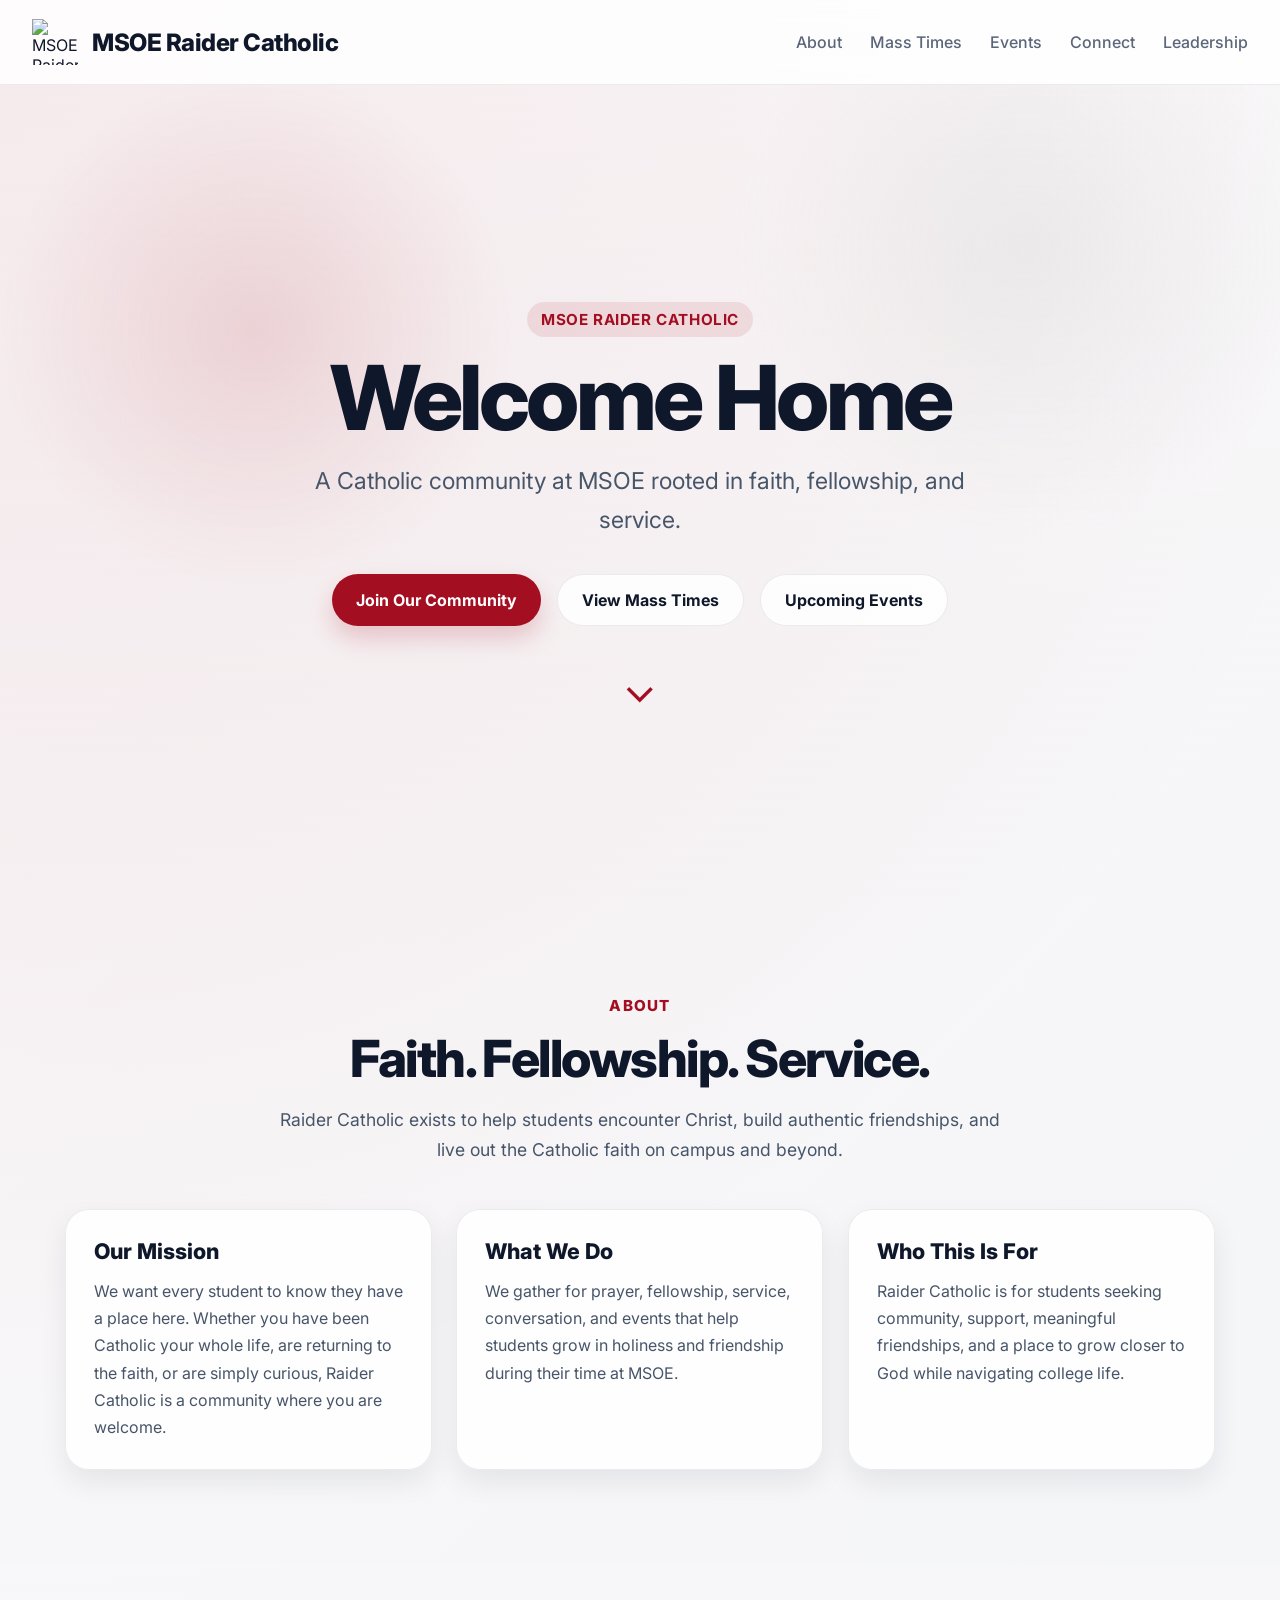
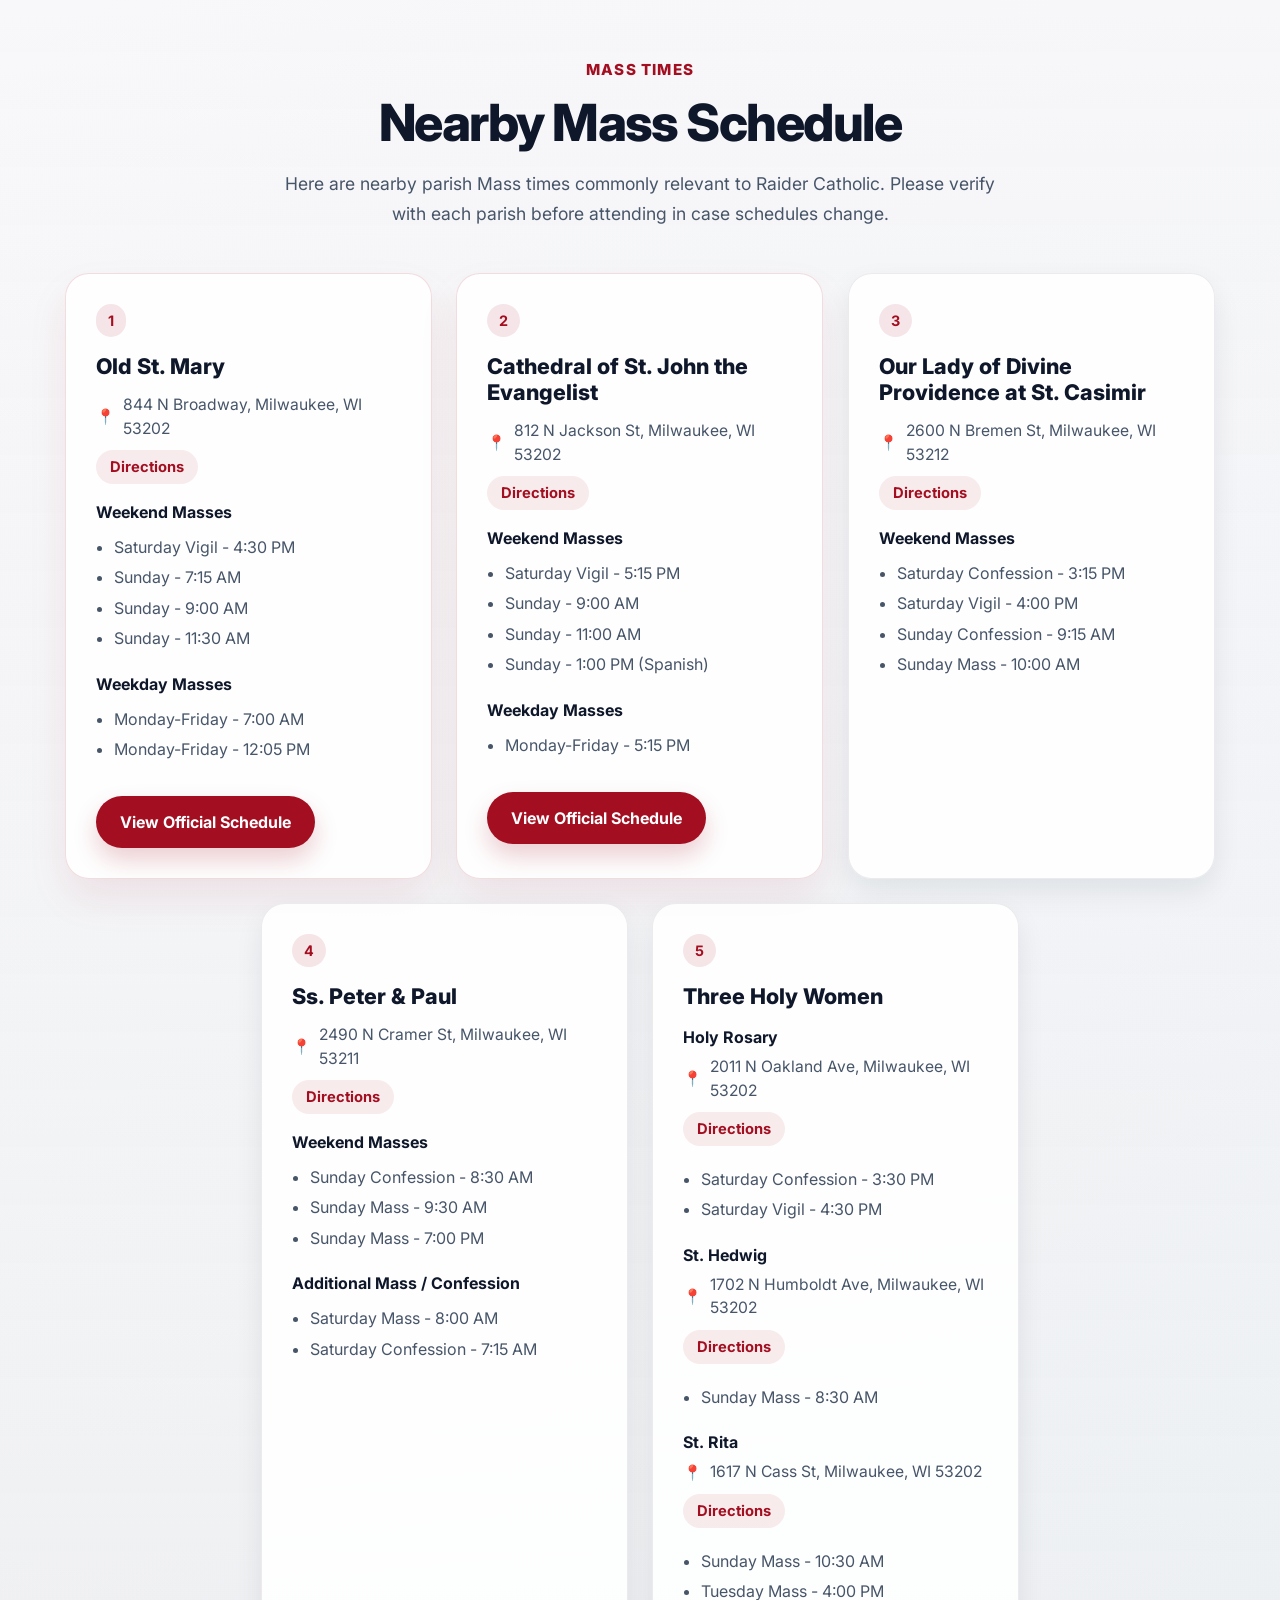
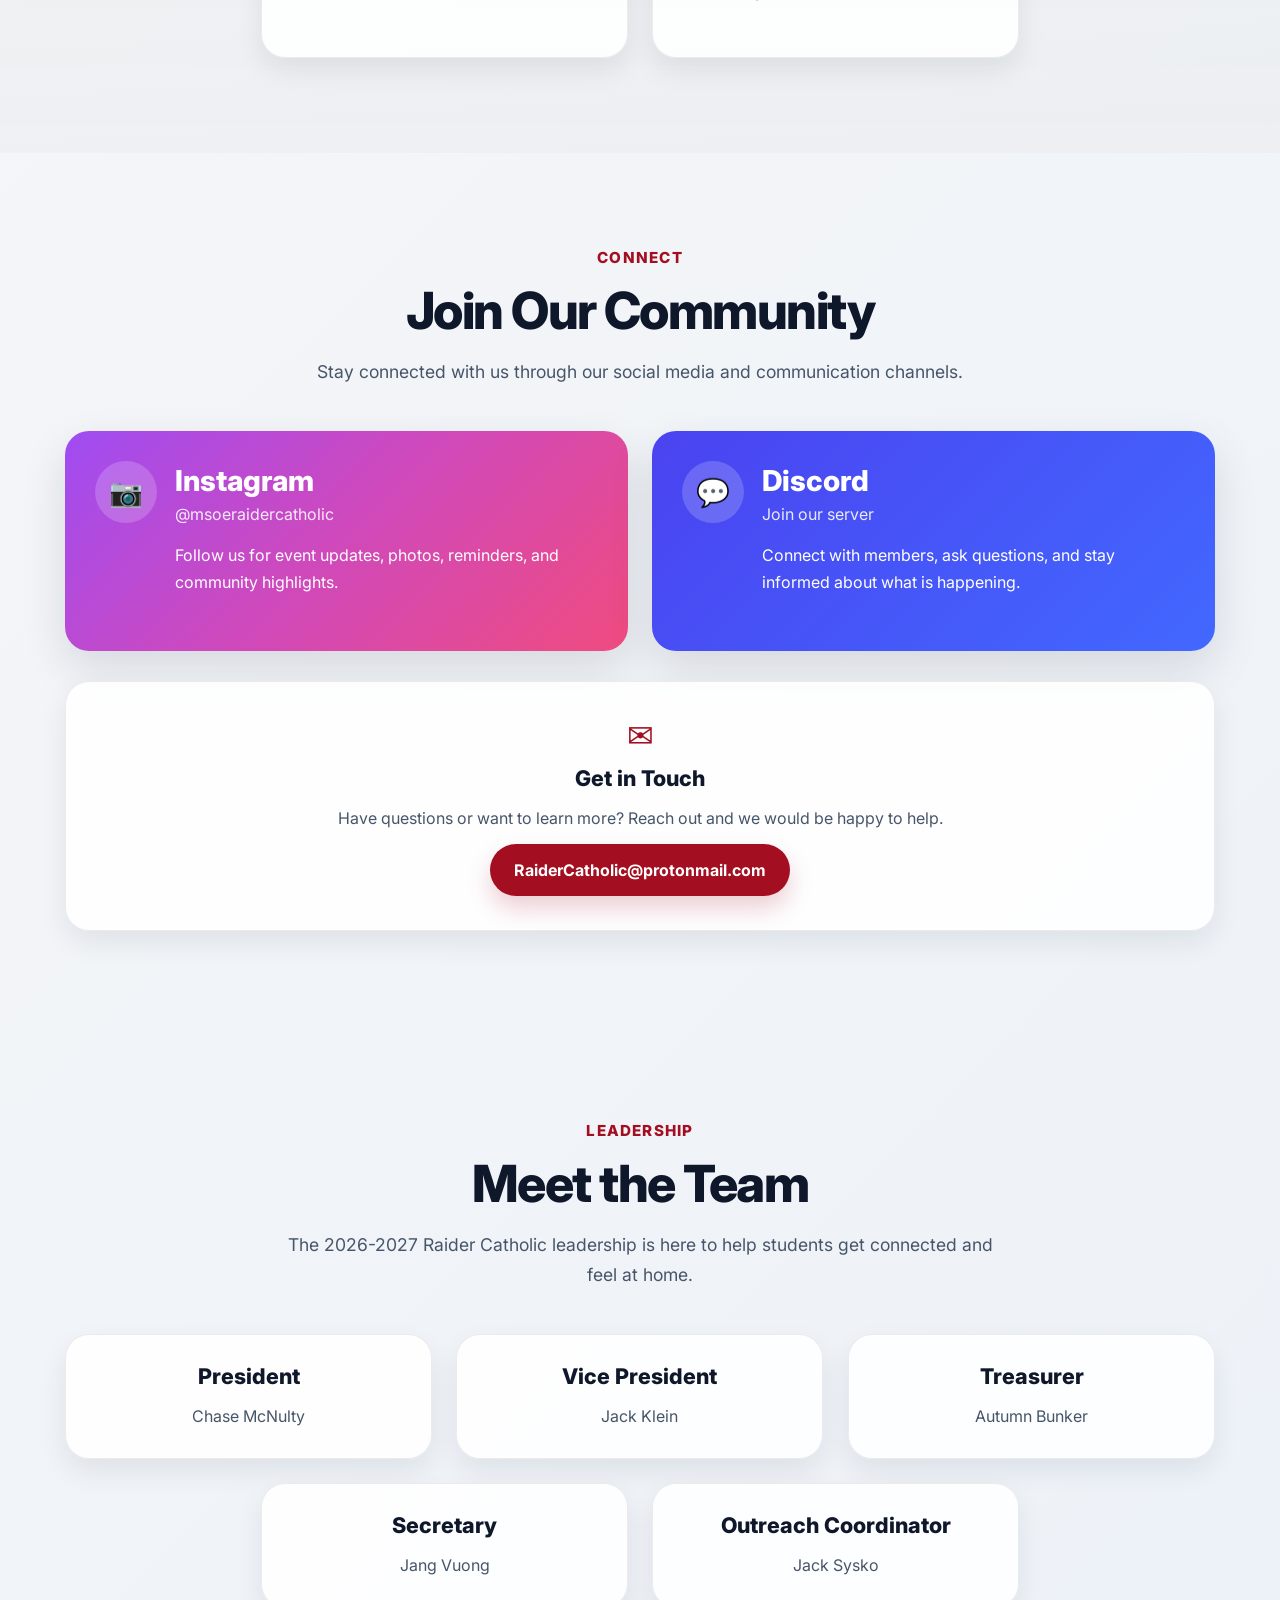
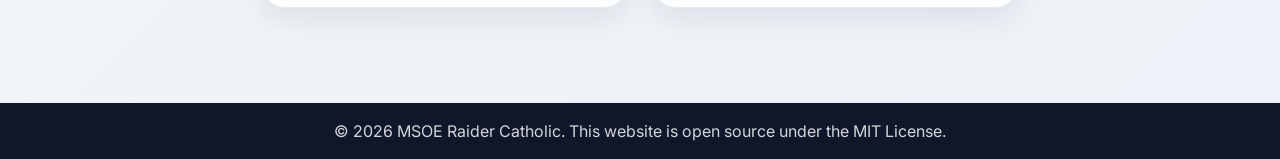
==== commit ff26b1a7: "Return to Regular Website After Holy Week 2026" ====
--- a/index.html
+++ b/index.html
@@ -3,16 +3,12 @@
 <head>
   <meta charset="UTF-8" />
   <meta name="viewport" content="width=device-width, initial-scale=1.0" />
-  <title>Holy Week 2026 | MSOE Raider Catholic</title>
-  <meta
-    name="description"
-    content="Holy Week 2026 schedule for the Family of Four Parishes and the Cathedral of St. John the Evangelist, March 30 through April 5."
-  />
+  <title>MSOE Raider Catholic</title>
   <link rel="icon" type="image/png" sizes="32x32" href="assets/favicon-32.png">
   <link rel="icon" type="image/png" sizes="48x48" href="assets/favicon-48.png">
   <link rel="apple-touch-icon" sizes="180x180" href="assets/apple-touch-icon.png">
-  <meta property="og:title" content="Holy Week 2026 | MSOE Raider Catholic">
-  <meta property="og:description" content="Holy Week 2026 schedule for the Family of Four Parishes and the Cathedral of St. John the Evangelist, March 30 through April 5.">
+  <meta property="og:title" content="MSOE Raider Catholic | Faith, Fellowship, and Service">
+  <meta property="og:description" content="MSOE Raider Catholic is a welcoming Catholic community for students at Milwaukee School of Engineering seeking faith, friendship, service opportunities, and spiritual growth during college.">
   <meta property="og:type" content="website">
   <meta property="og:url" content="https://raidercatholic.com">
   <meta property="og:image" content="https://raidercatholic.com/assets/social-preview.png">
@@ -26,298 +22,62 @@
   />
   <link rel="stylesheet" href="style.css?v=3" />
 </head>
-<body class="holy-week-home">
+<body>
   <header class="site-header reveal">
     <div class="container nav-container">
-      <a href="#" class="brand">
+      <a href="#" class="brand">
         <img src="assets/logo.png" alt="MSOE Raider Catholic logo" class="brand-logo" />
         <span class="brand-text">MSOE Raider Catholic</span>
       </a>
 
-      <button
-        class="menu-toggle"
-        id="menuToggle"
-        aria-label="Toggle navigation"
-        aria-controls="siteNav"
-        aria-expanded="false"
-      >
+      <button
+        class="menu-toggle"
+        id="menuToggle"
+        aria-label="Toggle navigation"
+        aria-controls="siteNav"
+        aria-expanded="false"
+      >
         <span></span>
         <span></span>
         <span></span>
       </button>
 
-      <nav class="site-nav" id="siteNav">
-        <a href="#holy-week-schedule">Holy Week</a>
-        <a href="#about">About</a>
-        <a href="#mass-times">Mass Times</a>
-        <a href="calendar.html">Events</a>
+      <nav class="site-nav" id="siteNav">
+        <a href="#about">About</a>
+        <a href="#mass-times">Mass Times</a>
+        <a href="calendar.html">Events</a>
         <a href="#connect">Connect</a>
         <a href="#leadership">Leadership</a>
       </nav>
     </div>
   </header>
 
-  <main>
-    <section class="hero reveal">
-      <div class="hero-overlay"></div>
-
-      <div class="container hero-content holy-week-hero-layout">
-        <div class="holy-week-hero-copy">
-          <p class="eyebrow">Holy Week 2026</p>
-          <h1>Walk Through Holy Week With Raider Catholic</h1>
-          <p class="hero-subtitle">
-            March 30 through April 5 with the Family of Four Parishes and the
-            Cathedral of St. John the Evangelist.
-          </p>
-
-          <div class="hero-meta">
-            <span class="hero-meta-chip">March 30-April 5</span>
-            <span class="hero-meta-chip">Milwaukee</span>
-            <span class="hero-meta-chip">Triduum &amp; Easter Sunday</span>
-          </div>
-
-          <div class="hero-actions">
-            <a href="#holy-week-schedule" class="button button-primary">View Holy Week Schedule</a>
-            <a href="#mass-times" class="button button-secondary">Regular Parish Masses</a>
-            <a href="calendar.html" class="button button-secondary">Upcoming Events</a>
-          </div>
-        </div>
-
-        <aside class="holy-week-hero-panel reveal reveal-delay-1">
-          <p class="holy-week-panel-label">Week Highlights</p>
-          <h2>Family of Four Parishes &amp; Cathedral</h2>
-          <ul class="holy-week-hero-list">
-            <li>
-              <span>Chrism Mass</span>
-              <strong>Tuesday, 7 PM at the Cathedral</strong>
-            </li>
-            <li>
-              <span>Holy Thursday</span>
-              <strong>7 PM at St. Hedwig</strong>
-            </li>
-            <li>
-              <span>Good Friday</span>
-              <strong>12 PM, 3 PM, and 6 PM liturgies</strong>
-            </li>
-            <li>
-              <span>Easter Vigil</span>
-              <strong>Saturday, 8 PM at St. Casimir</strong>
-            </li>
-            <li>
-              <span>Easter Sunday</span>
-              <strong>Masses from 5:30 AM through 11:30 AM</strong>
-            </li>
-          </ul>
-          <p class="holy-week-panel-note">
-            Confession is available Monday and Tuesday at 11:30 AM at Old St. Mary.
-          </p>
-        </aside>
-
-        <button
-          class="scroll-indicator"
-          id="scrollButton"
-          data-scroll-target="holy-week-schedule"
-          aria-label="Scroll to Holy Week schedule"
-        >
-          &#8964;
-        </button>
-      </div>
-    </section>
-
-    <section class="section holy-week-section reveal" id="holy-week-schedule">
-      <div class="container">
-        <div class="section-heading reveal">
-          <p class="section-label">Holy Week 2026</p>
-          <h2>Family of Four Parishes &amp; the Cathedral of St. John the Evangelist</h2>
-          <p class="section-subtitle">
-            Below is the Holy Week schedule for the Family of Four Parishes and the
-            Cathedral. All times listed are local for Milwaukee.
-          </p>
-        </div>
-
-        <div class="holy-week-layout">
-          <aside class="holy-week-intro-card reveal reveal-delay-1">
-            <p class="holy-week-intro-label">What To Know</p>
-            <h3>Plan the Week</h3>
-            <p>
-              Walk with the Church through the Passion, Death, and Resurrection of Christ
-              at parishes and liturgies near campus.
-            </p>
-            <ul class="holy-week-note-list">
-              <li>Confession is listed where available.</li>
-              <li>The Triduum begins on Holy Thursday and leads into Easter.</li>
-              <li>The regular parish schedule still appears below for reference after this week.</li>
-            </ul>
-          </aside>
-
-          <div class="holy-week-day-grid">
-            <article class="holy-week-day-card reveal reveal-delay-1">
-              <div class="holy-week-day-top">
-                <p class="holy-week-day-date">Monday, March 30</p>
-                <span class="holy-week-day-tag">Holy Week</span>
-              </div>
-              <h3>Monday of Holy Week</h3>
-              <div class="holy-week-entry">
-                <h4>Old St. Mary</h4>
-                <ul class="holy-week-service-list">
-                  <li><span>Daily Mass</span><strong>7 AM &amp; 12:05 PM</strong></li>
-                  <li><span>Confession</span><strong>11:30 AM</strong></li>
-                </ul>
-              </div>
-            </article>
-
-            <article class="holy-week-day-card reveal reveal-delay-2">
-              <div class="holy-week-day-top">
-                <p class="holy-week-day-date">Tuesday, March 31</p>
-                <span class="holy-week-day-tag">Holy Week</span>
-              </div>
-              <h3>Tuesday of Holy Week</h3>
-              <div class="holy-week-entry">
-                <h4>Old St. Mary</h4>
-                <ul class="holy-week-service-list">
-                  <li><span>Daily Mass</span><strong>7 AM &amp; 12:05 PM</strong></li>
-                  <li><span>Confession</span><strong>11:30 AM</strong></li>
-                </ul>
-              </div>
-              <div class="holy-week-entry">
-                <h4>St. Rita</h4>
-                <ul class="holy-week-service-list">
-                  <li><span>Daily Mass</span><strong>4 PM</strong></li>
-                </ul>
-              </div>
-              <div class="holy-week-entry">
-                <h4>Cathedral</h4>
-                <ul class="holy-week-service-list">
-                  <li><span>Chrism Mass</span><strong>7 PM</strong></li>
-                </ul>
-              </div>
-            </article>
-
-            <article class="holy-week-day-card reveal reveal-delay-3">
-              <div class="holy-week-day-top">
-                <p class="holy-week-day-date">Wednesday, April 1</p>
-                <span class="holy-week-day-tag">Holy Week</span>
-              </div>
-              <h3>Wednesday of Holy Week</h3>
-              <div class="holy-week-entry">
-                <h4>Old St. Mary</h4>
-                <ul class="holy-week-service-list">
-                  <li><span>Daily Mass</span><strong>7 AM &amp; 12:05 PM</strong></li>
-                </ul>
-              </div>
-            </article>
-
-            <article class="holy-week-day-card holy-week-triduum reveal reveal-delay-1">
-              <div class="holy-week-day-top">
-                <p class="holy-week-day-date">Holy Thursday, April 2</p>
-                <span class="holy-week-day-tag">Triduum</span>
-              </div>
-              <h3>Mass of the Lord's Supper</h3>
-              <div class="holy-week-entry">
-                <h4>St. Hedwig</h4>
-                <ul class="holy-week-service-list">
-                  <li><span>Liturgy</span><strong>7 PM</strong></li>
-                </ul>
-              </div>
-            </article>
-
-            <article class="holy-week-day-card holy-week-triduum reveal reveal-delay-2">
-              <div class="holy-week-day-top">
-                <p class="holy-week-day-date">Good Friday, April 3</p>
-                <span class="holy-week-day-tag">Triduum</span>
-              </div>
-              <h3>Liturgy of the Passion</h3>
-              <div class="holy-week-entry">
-                <h4>Old St. Mary</h4>
-                <ul class="holy-week-service-list">
-                  <li><span>Liturgy of the Passion</span><strong>12 PM</strong></li>
-                </ul>
-              </div>
-              <div class="holy-week-entry">
-                <h4>St. Casimir</h4>
-                <ul class="holy-week-service-list">
-                  <li><span>Stations of the Cross</span><strong>3 PM</strong></li>
-                </ul>
-              </div>
-              <div class="holy-week-entry">
-                <h4>Ss. Peter &amp; Paul</h4>
-                <ul class="holy-week-service-list">
-                  <li><span>Liturgy of the Passion</span><strong>6 PM</strong></li>
-                </ul>
-              </div>
-            </article>
-
-            <article class="holy-week-day-card holy-week-triduum reveal reveal-delay-3">
-              <div class="holy-week-day-top">
-                <p class="holy-week-day-date">Holy Saturday, April 4</p>
-                <span class="holy-week-day-tag">Triduum</span>
-              </div>
-              <h3>Awaiting the Resurrection</h3>
-              <div class="holy-week-entry">
-                <h4>St. Hedwig</h4>
-                <ul class="holy-week-service-list">
-                  <li><span>Blessing of Easter Food</span><strong>1:30 PM</strong></li>
-                </ul>
-              </div>
-              <div class="holy-week-entry">
-                <h4>St. Casimir</h4>
-                <ul class="holy-week-service-list">
-                  <li><span>Easter Vigil</span><strong>8 PM</strong></li>
-                </ul>
-              </div>
-            </article>
-
-            <article class="holy-week-day-card holy-week-easter holy-week-day-card-wide reveal reveal-delay-1">
-              <div class="holy-week-day-top">
-                <p class="holy-week-day-date">Easter Sunday, April 5</p>
-                <span class="holy-week-day-tag">Easter</span>
-              </div>
-              <h3>The Resurrection of the Lord</h3>
-              <div class="holy-week-entry">
-                <h4>Old St. Mary</h4>
-                <ul class="holy-week-service-list">
-                  <li><span>Easter Sunday Masses</span><strong>9 AM &amp; 11:30 AM</strong></li>
-                </ul>
-              </div>
-              <div class="holy-week-entry">
-                <h4>Holy Rosary</h4>
-                <ul class="holy-week-service-list">
-                  <li><span>Easter Sunday Mass</span><strong>5:30 AM</strong></li>
-                </ul>
-              </div>
-              <div class="holy-week-entry">
-                <h4>St. Hedwig</h4>
-                <ul class="holy-week-service-list">
-                  <li><span>Easter Sunday Mass</span><strong>8:30 AM</strong></li>
-                </ul>
-              </div>
-              <div class="holy-week-entry">
-                <h4>Ss. Peter &amp; Paul</h4>
-                <ul class="holy-week-service-list">
-                  <li><span>Easter Sunday Mass</span><strong>9:30 AM</strong></li>
-                </ul>
-              </div>
-              <div class="holy-week-entry">
-                <h4>St. Casimir</h4>
-                <ul class="holy-week-service-list">
-                  <li><span>Easter Sunday Mass</span><strong>10 AM</strong></li>
-                </ul>
-              </div>
-              <div class="holy-week-entry">
-                <h4>St. Rita</h4>
-                <ul class="holy-week-service-list">
-                  <li><span>Easter Sunday Mass</span><strong>10:30 AM</strong></li>
-                </ul>
-              </div>
-            </article>
-          </div>
-        </div>
-      </div>
-    </section>
-
-    <section class="section reveal" id="about">
-      <div class="container">
-        <div class="section-heading reveal">
+  <main>
+    <section class="hero reveal">
+      <div class="hero-overlay"></div>
+
+      <div class="container hero-content">
+        <p class="eyebrow">MSOE Raider Catholic</p>
+        <h1>Welcome Home</h1>
+        <p class="hero-subtitle">
+          A Catholic community at MSOE rooted in faith, fellowship, and service.
+        </p>
+
+        <div class="hero-actions">
+          <a href="#connect" class="button button-primary">Join Our Community</a>
+          <a href="#mass-times" class="button button-secondary">View Mass Times</a>
+          <a href="calendar.html" class="button button-secondary">Upcoming Events</a>
+        </div>
+
+        <button class="scroll-indicator" id="scrollButton" aria-label="Scroll down">
+          &#8964;
+        </button>
+      </div>
+    </section>
+
+    <section class="section reveal" id="about">
+      <div class="container">
+        <div class="section-heading reveal">
           <p class="section-label">About</p>
           <h2>Faith. Fellowship. Service.</h2>
           <p class="section-subtitle">
@@ -352,20 +112,19 @@
             </p>
           </div>
         </div>
-      </div>
-    </section>
-
-    <section class="section mass-section reveal" id="mass-times">
-      <div class="container">
-        <div class="section-heading reveal">
-          <p class="section-label">Regular Schedule</p>
-          <h2>Regular Parish Mass Schedule</h2>
-          <p class="section-subtitle">
-            Once Holy Week concludes, these are nearby parish Mass times commonly
-            relevant to Raider Catholic. Please verify with each parish before
-            attending in case schedules change.
-          </p>
-        </div>
+      </div>
+    </section>
+
+    <section class="section mass-section reveal" id="mass-times">
+      <div class="container">
+        <div class="section-heading reveal">
+          <p class="section-label">Mass Times</p>
+          <h2>Nearby Mass Schedule</h2>
+          <p class="section-subtitle">
+            Here are nearby parish Mass times commonly relevant to Raider Catholic.
+            Please verify with each parish before attending in case schedules change.
+          </p>
+        </div>
 
         <div class="mass-grid">
           <div class="mass-card featured-mass-card reveal reveal-delay-1">
@@ -578,12 +337,12 @@
             </ul>
           </div>
         </div>
-      </div>
-    </section>
-
-    <section class="section reveal" id="connect">
-      <div class="container">
-        <div class="section-heading reveal">
+      </div>
+    </section>
+
+    <section class="section reveal" id="connect">
+      <div class="container">
+        <div class="section-heading reveal">
           <p class="section-label">Connect</p>
           <h2>Join Our Community</h2>
           <p class="section-subtitle">
@@ -631,12 +390,12 @@
             RaiderCatholic@protonmail.com
           </a>
         </div>
-      </div>
-    </section>
-
-    <section class="section reveal" id="leadership">
-      <div class="container">
-        <div class="section-heading reveal">
+      </div>
+    </section>
+
+    <section class="section reveal" id="leadership">
+      <div class="container">
+        <div class="section-heading reveal">
           <p class="section-label">Leadership</p>
           <h2>Meet the Team</h2>
           <p class="section-subtitle">
@@ -682,4 +441,4 @@
 
   <script src="script.js?v=3"></script>
 </body>
-</html>
+</html>
--- a/style.css
+++ b/style.css
@@ -1,8 +1,8 @@
-:root {
-  --raider-red: #a30f21;
-  --raider-red-dark: #7f0c1a;
-  --raider-silver: #b9b9b9;
-  --raider-silver-dark: #8f8f8f;
+:root {
+  --raider-red: #a30f21;
+  --raider-red-dark: #7f0c1a;
+  --raider-silver: #b9b9b9;
+  --raider-silver-dark: #8f8f8f;
   --navy: #0f172a;
   --navy-soft: #475569;
   --bg-main: #f7f5f6;
@@ -12,11 +12,11 @@
   --shadow: 0 18px 45px rgba(15, 23, 42, 0.12);
   --shadow-soft: 0 12px 28px rgba(15, 23, 42, 0.08);
   --radius-lg: 24px;
-  --radius-md: 18px;
-  --radius-sm: 12px;
-  --max-width: 1150px;
-  --header-height: 84px;
-}
+  --radius-md: 18px;
+  --radius-sm: 12px;
+  --max-width: 1150px;
+  --header-height: 84px;
+}
 
 * {
   box-sizing: border-box;
@@ -26,20 +26,14 @@
   scroll-behavior: smooth;
 }
 
-body {
-  margin: 0;
-  font-family: "Inter", Arial, Helvetica, sans-serif;
-  color: var(--navy);
-  background:
-    radial-gradient(circle at top left, rgba(163, 15, 33, 0.08), transparent 28%),
-    linear-gradient(135deg, #faf7f8 0%, #f5f6f8 45%, #edf2f8 100%);
-}
-
-body.holy-week-home {
-  background:
-    radial-gradient(circle at top left, rgba(120, 24, 34, 0.16), transparent 24%),
-    linear-gradient(180deg, #f7ede0 0%, #f8f4ee 28%, #f7f5f6 58%, #eef2f7 100%);
-}
+body {
+  margin: 0;
+  font-family: "Inter", Arial, Helvetica, sans-serif;
+  color: var(--navy);
+  background:
+    radial-gradient(circle at top left, rgba(163, 15, 33, 0.08), transparent 28%),
+    linear-gradient(135deg, #faf7f8 0%, #f5f6f8 45%, #edf2f8 100%);
+}
 
 img {
   display: block;
@@ -60,27 +54,22 @@
   margin: 0 auto;
 }
 
-.site-header {
-  position: sticky;
-  top: 0;
-  z-index: 1000;
-  background: rgba(255, 255, 255, 0.88);
+.site-header {
+  position: sticky;
+  top: 0;
+  z-index: 1000;
+  background: rgba(255, 255, 255, 0.88);
   backdrop-filter: blur(12px);
-  border-bottom: 1px solid var(--border);
-}
-
-.holy-week-home .site-header {
-  background: rgba(251, 246, 240, 0.9);
-  border-bottom: 1px solid rgba(84, 44, 31, 0.12);
-}
-
-.nav-container {
-  width: 100%;
-  max-width: none;
-  min-height: var(--header-height);
-  display: flex;
-  align-items: center;
-  justify-content: space-between;
+  border-bottom: 1px solid var(--border);
+}
+
+.nav-container {
+  width: 100%;
+  max-width: none;
+  min-height: var(--header-height);
+  display: flex;
+  align-items: center;
+  justify-content: space-between;
   gap: 20px;
   padding: 0 32px;
   margin: 0;
@@ -140,61 +129,35 @@
   border-radius: 999px;
 }
 
-.hero {
-  position: relative;
-  min-height: calc(100vh - var(--header-height));
-  display: flex;
-  align-items: center;
-  justify-content: center;
-  overflow: hidden;
-}
-
-.holy-week-home .hero {
-  color: #fff7ef;
-  background:
-    radial-gradient(circle at 16% 22%, rgba(255, 217, 144, 0.22), transparent 18%),
-    radial-gradient(circle at 82% 18%, rgba(255, 194, 92, 0.16), transparent 18%),
-    linear-gradient(135deg, #180d12 0%, #43131b 34%, #7a1f24 70%, #9f5c1d 100%);
-}
-
-.hero-overlay {
-  position: absolute;
-  inset: 0;
-  background:
+.hero {
+  position: relative;
+  min-height: calc(100vh - var(--header-height));
+  display: flex;
+  align-items: center;
+  justify-content: center;
+  overflow: hidden;
+}
+
+.hero-overlay {
+  position: absolute;
+  inset: 0;
+  background:
     radial-gradient(circle at 20% 30%, rgba(163, 15, 33, 0.12), transparent 22%),
     radial-gradient(circle at 80% 20%, rgba(185, 185, 185, 0.18), transparent 24%),
     linear-gradient(180deg, rgba(255, 255, 255, 0.2), rgba(255, 255, 255, 0));
-  pointer-events: none;
-  z-index: 1;
-}
-
-.holy-week-home .hero-overlay {
-  background:
-    linear-gradient(90deg, rgba(15, 8, 8, 0.58), rgba(15, 8, 8, 0.18)),
-    linear-gradient(180deg, rgba(255, 255, 255, 0.04), rgba(0, 0, 0, 0.24));
-}
-
-.hero-content {
-  position: relative;
-  text-align: center;
-  padding: 120px 0 90px;
-  z-index: 2;
-}
-
-.holy-week-hero-layout {
-  display: grid;
-  grid-template-columns: minmax(0, 1.2fr) minmax(320px, 0.8fr);
-  align-items: center;
-  gap: 42px;
-}
-
-.holy-week-hero-copy {
-  max-width: 660px;
-  text-align: left;
-}
-
-.eyebrow {
-  display: inline-block;
+  pointer-events: none;
+  z-index: 1;
+}
+
+.hero-content {
+  position: relative;
+  text-align: center;
+  padding: 120px 0 90px;
+  z-index: 2;
+}
+
+.eyebrow {
+  display: inline-block;
   margin: 0 0 18px;
   padding: 8px 14px;
   border-radius: 999px;
@@ -203,82 +166,31 @@
   font-size: 0.95rem;
   font-weight: 700;
   letter-spacing: 0.04em;
-  text-transform: uppercase;
-}
-
-.holy-week-home .eyebrow {
-  background: rgba(255, 223, 166, 0.12);
-  color: #ffd790;
-  border: 1px solid rgba(255, 223, 166, 0.18);
-}
-
-.hero h1 {
-  margin: 0;
-  font-size: clamp(3rem, 7vw, 5.8rem);
-  font-weight: 800;
-  letter-spacing: -0.04em;
-  line-height: 0.95;
-}
-
-.holy-week-home .hero h1 {
-  max-width: 10ch;
-  font-size: clamp(3.2rem, 7vw, 6.1rem);
-}
-
-.hero-subtitle {
-  width: min(700px, 92%);
-  margin: 22px auto 34px;
-  font-size: clamp(1.1rem, 2vw, 1.45rem);
-  line-height: 1.7;
-  color: var(--navy-soft);
-}
-
-.holy-week-home .hero-subtitle {
-  width: min(680px, 100%);
-  margin: 22px 0 28px;
-  color: rgba(255, 245, 234, 0.86);
-}
-
-.hero-meta {
-  display: flex;
-  flex-wrap: wrap;
-  gap: 10px 18px;
-  margin-bottom: 30px;
-}
-
-.hero-meta-chip {
-  display: inline-flex;
-  align-items: center;
-  gap: 18px;
-  color: rgba(255, 245, 234, 0.82);
-  font-size: 0.85rem;
-  font-weight: 700;
-  letter-spacing: 0.1em;
-  text-transform: uppercase;
-}
-
-.hero-meta-chip::after {
-  content: "";
-  width: 5px;
-  height: 5px;
-  border-radius: 50%;
-  background: rgba(255, 223, 166, 0.46);
-}
-
-.hero-meta-chip:last-child::after {
-  display: none;
-}
-
-.hero-actions {
-  display: flex;
-  justify-content: center;
-  gap: 16px;
-  flex-wrap: wrap;
-}
-
-.holy-week-hero-copy .hero-actions {
-  justify-content: flex-start;
-}
+  text-transform: uppercase;
+}
+
+.hero h1 {
+  margin: 0;
+  font-size: clamp(3rem, 7vw, 5.8rem);
+  font-weight: 800;
+  letter-spacing: -0.04em;
+  line-height: 0.95;
+}
+
+.hero-subtitle {
+  width: min(700px, 92%);
+  margin: 22px auto 34px;
+  font-size: clamp(1.1rem, 2vw, 1.45rem);
+  line-height: 1.7;
+  color: var(--navy-soft);
+}
+
+.hero-actions {
+  display: flex;
+  justify-content: center;
+  gap: 16px;
+  flex-wrap: wrap;
+}
 
 .button {
   display: inline-flex;
@@ -304,90 +216,50 @@
   transform: translateY(-1px);
 }
 
-.button-primary {
-  background: var(--raider-red);
-  color: var(--white);
-  box-shadow: 0 12px 24px rgba(163, 15, 33, 0.2);
-}
-
-.holy-week-home .button-primary {
-  background: linear-gradient(135deg, #f4c86a 0%, #ffd889 100%);
-  color: #26150f;
-  box-shadow: 0 16px 34px rgba(0, 0, 0, 0.22);
-}
-
-.button-primary:hover {
-  background: var(--raider-red-dark);
-  box-shadow: 0 18px 30px rgba(163, 15, 33, 0.24);
-}
-
-.holy-week-home .button-primary:hover {
-  background: linear-gradient(135deg, #f8d589 0%, #ffe3a8 100%);
-  box-shadow: 0 18px 30px rgba(0, 0, 0, 0.24);
-}
-
-.button-secondary {
-  background: rgba(255, 255, 255, 0.85);
-  color: var(--navy);
-  border: 1px solid rgba(15, 23, 42, 0.08);
-}
-
-.holy-week-home .button-secondary {
-  background: rgba(255, 249, 242, 0.08);
-  color: #fff7ef;
-  border-color: rgba(255, 244, 228, 0.18);
-}
-
-.button-secondary:hover {
-  background: var(--white);
-  box-shadow: 0 14px 24px rgba(15, 23, 42, 0.1);
-}
-
-.holy-week-home .button-secondary:hover {
-  background: rgba(255, 249, 242, 0.16);
-  box-shadow: 0 14px 24px rgba(0, 0, 0, 0.18);
-}
+.button-primary {
+  background: var(--raider-red);
+  color: var(--white);
+  box-shadow: 0 12px 24px rgba(163, 15, 33, 0.2);
+}
+
+.button-primary:hover {
+  background: var(--raider-red-dark);
+  box-shadow: 0 18px 30px rgba(163, 15, 33, 0.24);
+}
+
+.button-secondary {
+  background: rgba(255, 255, 255, 0.85);
+  color: var(--navy);
+  border: 1px solid rgba(15, 23, 42, 0.08);
+}
+
+.button-secondary:hover {
+  background: var(--white);
+  box-shadow: 0 14px 24px rgba(15, 23, 42, 0.1);
+}
 
 .button-inline {
   margin-top: 12px;
 }
 
-.scroll-indicator {
-  margin-top: 32px;
-  border: none;
+.scroll-indicator {
+  margin-top: 32px;
+  border: none;
   background: transparent;
   font-size: 2.8rem;
   color: var(--raider-red);
   cursor: pointer;
-  animation: scrollCue 2.2s ease-in-out infinite;
-  transition: color 0.22s ease, transform 0.22s ease;
-}
-
-.holy-week-home .scroll-indicator {
-  justify-self: start;
-  margin-top: 8px;
-  color: #ffd790;
-}
-
-.scroll-indicator:hover {
-  color: var(--raider-red-dark);
-}
-
-.holy-week-home .scroll-indicator:hover {
-  color: #ffe4af;
-}
-
-.section {
-  padding: 95px 0;
-}
-
-#holy-week-schedule,
-#about,
-#mass-times,
-#connect,
-#leadership {
-  scroll-margin-top: calc(var(--header-height) + 24px);
-}
+  animation: scrollCue 2.2s ease-in-out infinite;
+  transition: color 0.22s ease, transform 0.22s ease;
+}
+
+.scroll-indicator:hover {
+  color: var(--raider-red-dark);
+}
+
+.section {
+  padding: 95px 0;
+}
 
 .section-heading {
   text-align: center;
@@ -410,250 +282,13 @@
   letter-spacing: -0.03em;
 }
 
-.section-subtitle {
-  width: min(720px, 95%);
-  margin: 16px auto 0;
-  color: var(--navy-soft);
-  font-size: 1.1rem;
-  line-height: 1.7;
-}
-
-.holy-week-hero-panel {
-  padding: 32px;
-  border-radius: 32px;
-  background: linear-gradient(180deg, rgba(255, 250, 244, 0.14), rgba(255, 250, 244, 0.05));
-  border: 1px solid rgba(255, 232, 190, 0.18);
-  box-shadow: 0 28px 60px rgba(0, 0, 0, 0.24);
-  backdrop-filter: blur(16px);
-  text-align: left;
-}
-
-.holy-week-panel-label,
-.holy-week-intro-label {
-  margin: 0 0 10px;
-  font-size: 0.82rem;
-  font-weight: 800;
-  letter-spacing: 0.12em;
-  text-transform: uppercase;
-}
-
-.holy-week-panel-label {
-  color: #ffd790;
-}
-
-.holy-week-hero-panel h2 {
-  margin: 0 0 18px;
-  font-size: 1.8rem;
-  font-weight: 800;
-}
-
-.holy-week-hero-list {
-  list-style: none;
-  margin: 0;
-  padding: 0;
-}
-
-.holy-week-hero-list li {
-  display: flex;
-  justify-content: space-between;
-  gap: 20px;
-  padding: 12px 0;
-}
-
-.holy-week-hero-list li + li {
-  border-top: 1px solid rgba(255, 235, 198, 0.14);
-}
-
-.holy-week-hero-list span {
-  color: rgba(255, 245, 234, 0.76);
-  font-weight: 700;
-}
-
-.holy-week-hero-list strong {
-  max-width: 260px;
-  color: #fffdf9;
-  text-align: right;
-}
-
-.holy-week-panel-note {
-  margin: 18px 0 0;
-  color: rgba(255, 241, 223, 0.88);
-  line-height: 1.7;
-}
-
-.holy-week-section {
-  background: linear-gradient(180deg, rgba(248, 235, 218, 0.84), rgba(255, 255, 255, 0.96));
-}
-
-.holy-week-layout {
-  display: grid;
-  grid-template-columns: minmax(0, 320px) minmax(0, 1fr);
-  gap: 24px;
-  align-items: start;
-}
-
-.holy-week-intro-card {
-  position: sticky;
-  top: calc(var(--header-height) + 24px);
-  padding: 28px;
-  border-radius: var(--radius-lg);
-  background: linear-gradient(180deg, #42131b 0%, #6e1f28 100%);
-  box-shadow: var(--shadow);
-  color: #fff7ef;
-}
-
-.holy-week-intro-label {
-  color: #f4c86a;
-}
-
-.holy-week-intro-card h3 {
-  margin: 0 0 14px;
-  font-size: 1.7rem;
-}
-
-.holy-week-intro-card p {
-  margin: 0;
-  color: rgba(255, 242, 227, 0.84);
-  line-height: 1.7;
-}
-
-.holy-week-note-list {
-  margin: 18px 0 0;
-  padding-left: 18px;
-  color: rgba(255, 242, 227, 0.9);
-  line-height: 1.9;
-}
-
-.holy-week-day-grid {
-  display: grid;
-  grid-template-columns: repeat(2, minmax(0, 1fr));
-  gap: 24px;
-}
-
-.holy-week-day-card {
-  padding: 28px;
-  border-radius: 28px;
-  background: rgba(255, 255, 255, 0.92);
-  border: 1px solid rgba(84, 44, 31, 0.1);
-  box-shadow: var(--shadow-soft);
-}
-
-.holy-week-day-card-wide {
-  grid-column: 1 / -1;
-}
-
-.holy-week-triduum {
-  background: linear-gradient(180deg, rgba(95, 23, 31, 0.98), rgba(50, 13, 18, 0.98));
-  border-color: rgba(255, 223, 173, 0.16);
-  box-shadow: 0 24px 56px rgba(70, 15, 19, 0.3);
-  color: #fff7ef;
-}
-
-.holy-week-easter {
-  background: linear-gradient(135deg, rgba(255, 248, 231, 0.98), rgba(255, 235, 188, 0.94));
-  border-color: rgba(181, 134, 41, 0.22);
-}
-
-.holy-week-day-top {
-  display: flex;
-  justify-content: space-between;
-  align-items: flex-start;
-  gap: 12px;
-  margin-bottom: 16px;
-}
-
-.holy-week-day-date {
-  margin: 0;
-  color: var(--raider-red);
-  font-size: 0.82rem;
-  font-weight: 800;
-  letter-spacing: 0.12em;
-  text-transform: uppercase;
-}
-
-.holy-week-triduum .holy-week-day-date {
-  color: #ffd790;
-}
-
-.holy-week-day-tag {
-  display: inline-flex;
-  align-items: center;
-  min-height: 34px;
-  padding: 0 12px;
-  border-radius: 999px;
-  background: rgba(163, 15, 33, 0.08);
-  color: var(--raider-red);
-  font-size: 0.86rem;
-  font-weight: 700;
-}
-
-.holy-week-triduum .holy-week-day-tag {
-  background: rgba(255, 223, 173, 0.12);
-  color: #fff1d6;
-}
-
-.holy-week-easter .holy-week-day-tag {
-  background: rgba(181, 134, 41, 0.12);
-  color: #8b5d12;
-}
-
-.holy-week-day-card h3 {
-  margin: 0 0 20px;
-  font-size: 1.65rem;
-  font-weight: 800;
-}
-
-.holy-week-entry + .holy-week-entry {
-  margin-top: 18px;
-  padding-top: 18px;
-  border-top: 1px solid rgba(15, 23, 42, 0.08);
-}
-
-.holy-week-triduum .holy-week-entry + .holy-week-entry {
-  border-top-color: rgba(255, 239, 220, 0.16);
-}
-
-.holy-week-entry h4 {
-  margin: 0 0 10px;
-  font-size: 1rem;
-  color: var(--navy);
-}
-
-.holy-week-triduum .holy-week-entry h4 {
-  color: #fff8f0;
-}
-
-.holy-week-service-list {
-  list-style: none;
-  margin: 0;
-  padding: 0;
-  display: grid;
-  gap: 10px;
-}
-
-.holy-week-service-list li {
-  display: flex;
-  justify-content: space-between;
-  gap: 16px;
-  align-items: baseline;
-}
-
-.holy-week-service-list span {
-  color: var(--navy-soft);
-}
-
-.holy-week-service-list strong {
-  color: var(--navy);
-  text-align: right;
-}
-
-.holy-week-triduum .holy-week-service-list span {
-  color: rgba(255, 242, 227, 0.84);
-}
-
-.holy-week-triduum .holy-week-service-list strong {
-  color: #fffdf9;
-}
+.section-subtitle {
+  width: min(720px, 95%);
+  margin: 16px auto 0;
+  color: var(--navy-soft);
+  font-size: 1.1rem;
+  line-height: 1.7;
+}
 
 .about-grid {
   display: grid;
@@ -940,11 +575,11 @@
   flex-shrink: 0;
 }
 
-.event-description {
-  margin-top: 14px;
-  color: var(--navy-soft);
-  white-space: pre-line;
-}
+.event-description {
+  margin-top: 14px;
+  color: var(--navy-soft);
+  white-space: pre-line;
+}
 
 .calendar-actions {
   display: flex;
@@ -1093,50 +728,16 @@
   }
 }
 
-@media (max-width: 980px) {
-  .holy-week-hero-layout,
-  .holy-week-layout,
-  .holy-week-day-grid,
-  .about-grid,
-  .card-grid,
-  .events-grid {
-    grid-template-columns: 1fr;
-  }
-
-  .holy-week-hero-copy,
-  .holy-week-hero-panel {
-    text-align: center;
-  }
-
-  .holy-week-home .hero h1 {
-    max-width: none;
-  }
-
-  .holy-week-home .hero-subtitle {
-    margin-left: auto;
-    margin-right: auto;
-  }
-
-  .hero-meta,
-  .holy-week-hero-copy .hero-actions {
-    justify-content: center;
-  }
-
-  .holy-week-home .scroll-indicator {
-    justify-self: center;
-  }
-
-  .holy-week-intro-card {
-    position: static;
-  }
-
-  .holy-week-day-card-wide {
-    grid-column: auto;
-  }
-
-  .brand-text {
-    font-size: 1.2rem;
-  }
+@media (max-width: 980px) {
+  .about-grid,
+  .card-grid,
+  .events-grid {
+    grid-template-columns: 1fr;
+  }
+
+  .brand-text {
+    font-size: 1.2rem;
+  }
 
   .nav-container {
     padding: 0 24px;
@@ -1148,14 +749,14 @@
     display: flex;
   }
 
-  .nav-container {
-    padding: 0 20px;
-  }
-
-  .site-nav {
-    position: absolute;
-    top: var(--header-height);
-    right: 20px;
+  .nav-container {
+    padding: 0 20px;
+  }
+
+  .site-nav {
+    position: absolute;
+    top: var(--header-height);
+    right: 20px;
     width: min(260px, 92vw);
     background: rgba(255, 255, 255, 0.97);
     border: 1px solid var(--border);
@@ -1178,16 +779,12 @@
     transform: translateY(0);
   }
 
-  .hero-content {
-    padding: 100px 0 70px;
-  }
-
-  .holy-week-hero-layout {
-    gap: 28px;
-  }
-
-  .brand-text {
-    max-width: 210px;
+  .hero-content {
+    padding: 100px 0 70px;
+  }
+
+  .brand-text {
+    max-width: 210px;
     line-height: 1.2;
     white-space: normal;
   }
@@ -1218,14 +815,14 @@
   }
 }
 
-@media (max-width: 560px) {
-  :root {
-    --header-height: 76px;
-  }
-
-  .nav-container {
-    padding: 0 16px;
-  }
+@media (max-width: 560px) {
+  :root {
+    --header-height: 76px;
+  }
+
+  .nav-container {
+    padding: 0 16px;
+  }
 
   .brand-logo {
     width: 40px;
@@ -1236,49 +833,17 @@
     line-height: 1.02;
   }
 
-  .hero-actions {
-    flex-direction: column;
-    align-items: stretch;
-  }
-
-  .hero-meta {
-    justify-content: center;
-    gap: 8px 14px;
-  }
-
-  .hero-meta-chip {
-    gap: 14px;
-  }
-
-  .button {
-    width: 100%;
-  }
-
-  .holy-week-hero-panel,
-  .holy-week-intro-card,
-  .holy-week-day-card {
-    padding: 24px;
-  }
-
-  .holy-week-hero-list li,
-  .holy-week-service-list li {
-    flex-direction: column;
-    align-items: flex-start;
-  }
-
-  .holy-week-hero-list strong,
-  .holy-week-service-list strong {
-    max-width: none;
-    text-align: left;
-  }
-
-  .holy-week-day-top {
-    flex-direction: column;
-    align-items: flex-start;
-  }
-
-  .social-card {
-    flex-direction: column;
+  .hero-actions {
+    flex-direction: column;
+    align-items: stretch;
+  }
+
+  .button {
+    width: 100%;
+  }
+
+  .social-card {
+    flex-direction: column;
     min-height: auto;
   }
 
@@ -1307,4 +872,4 @@
   .calendar-text-link {
     text-align: center;
   }
-}
+}
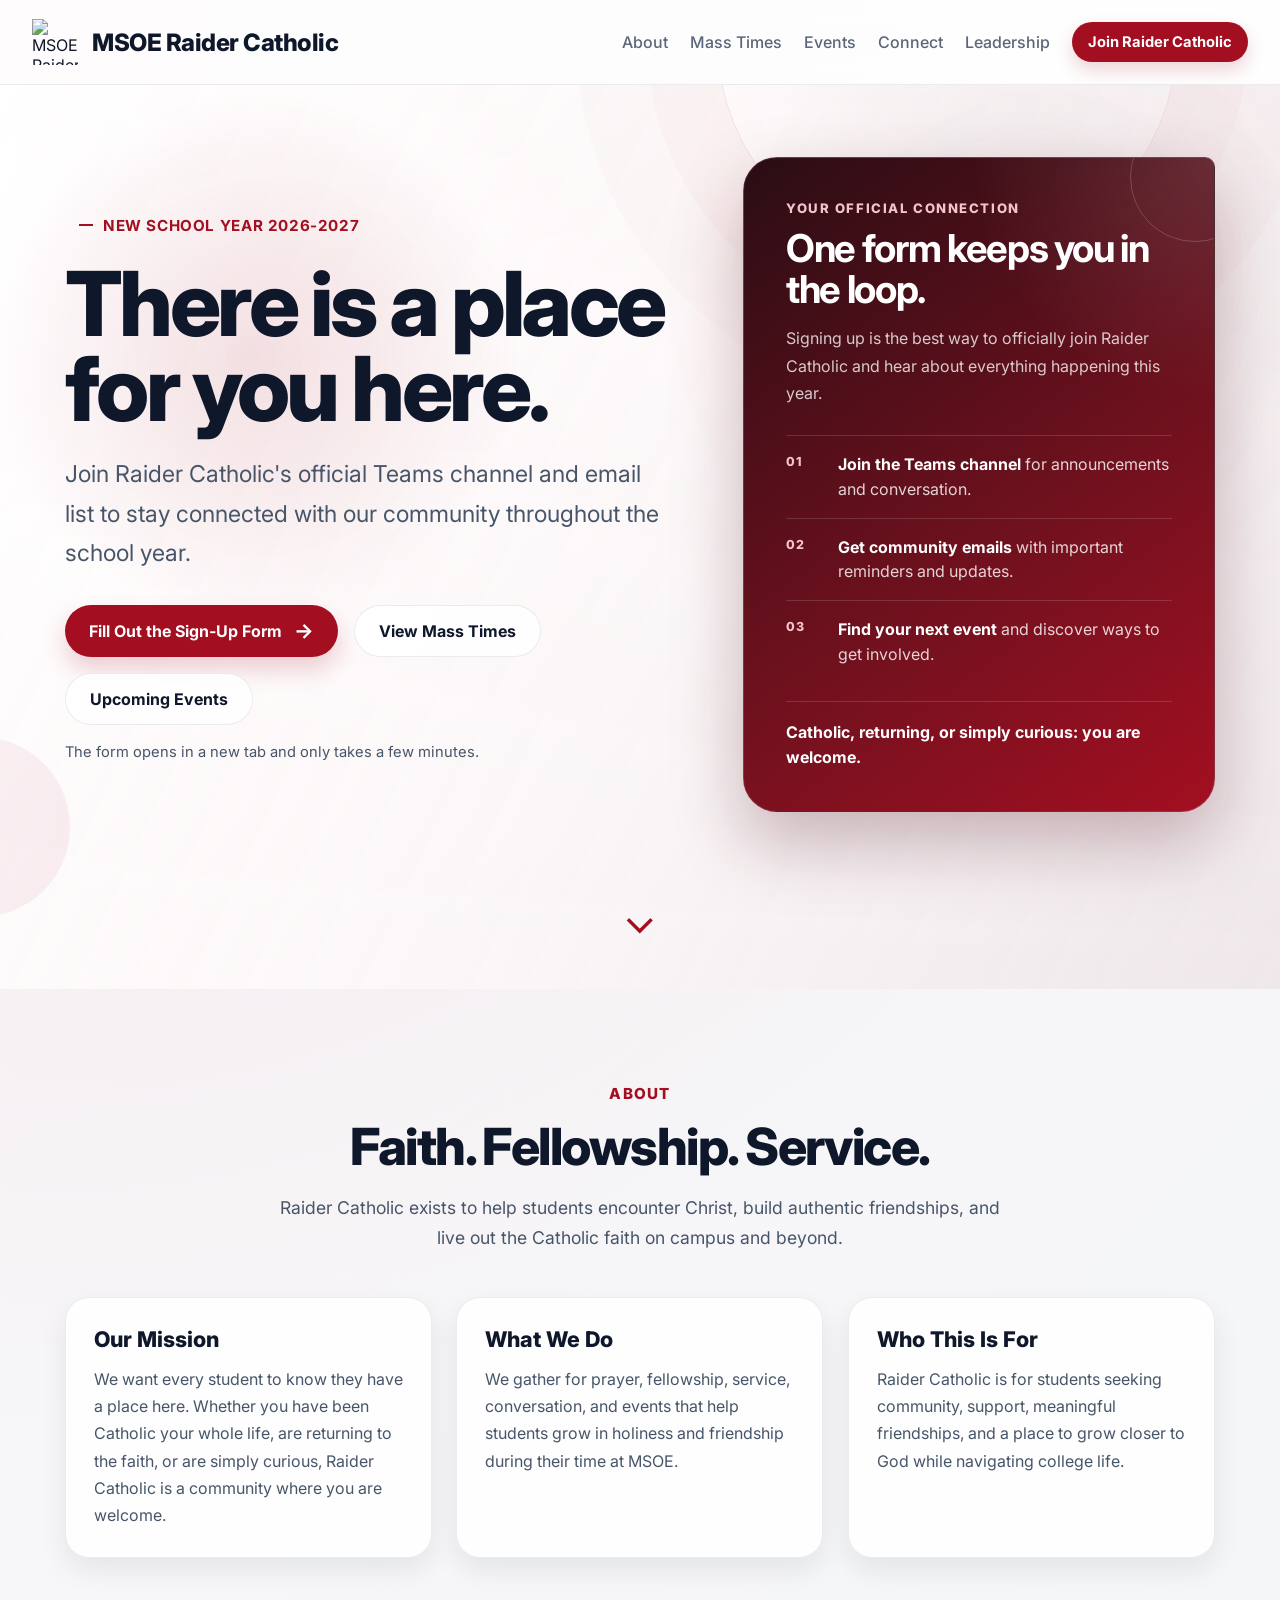
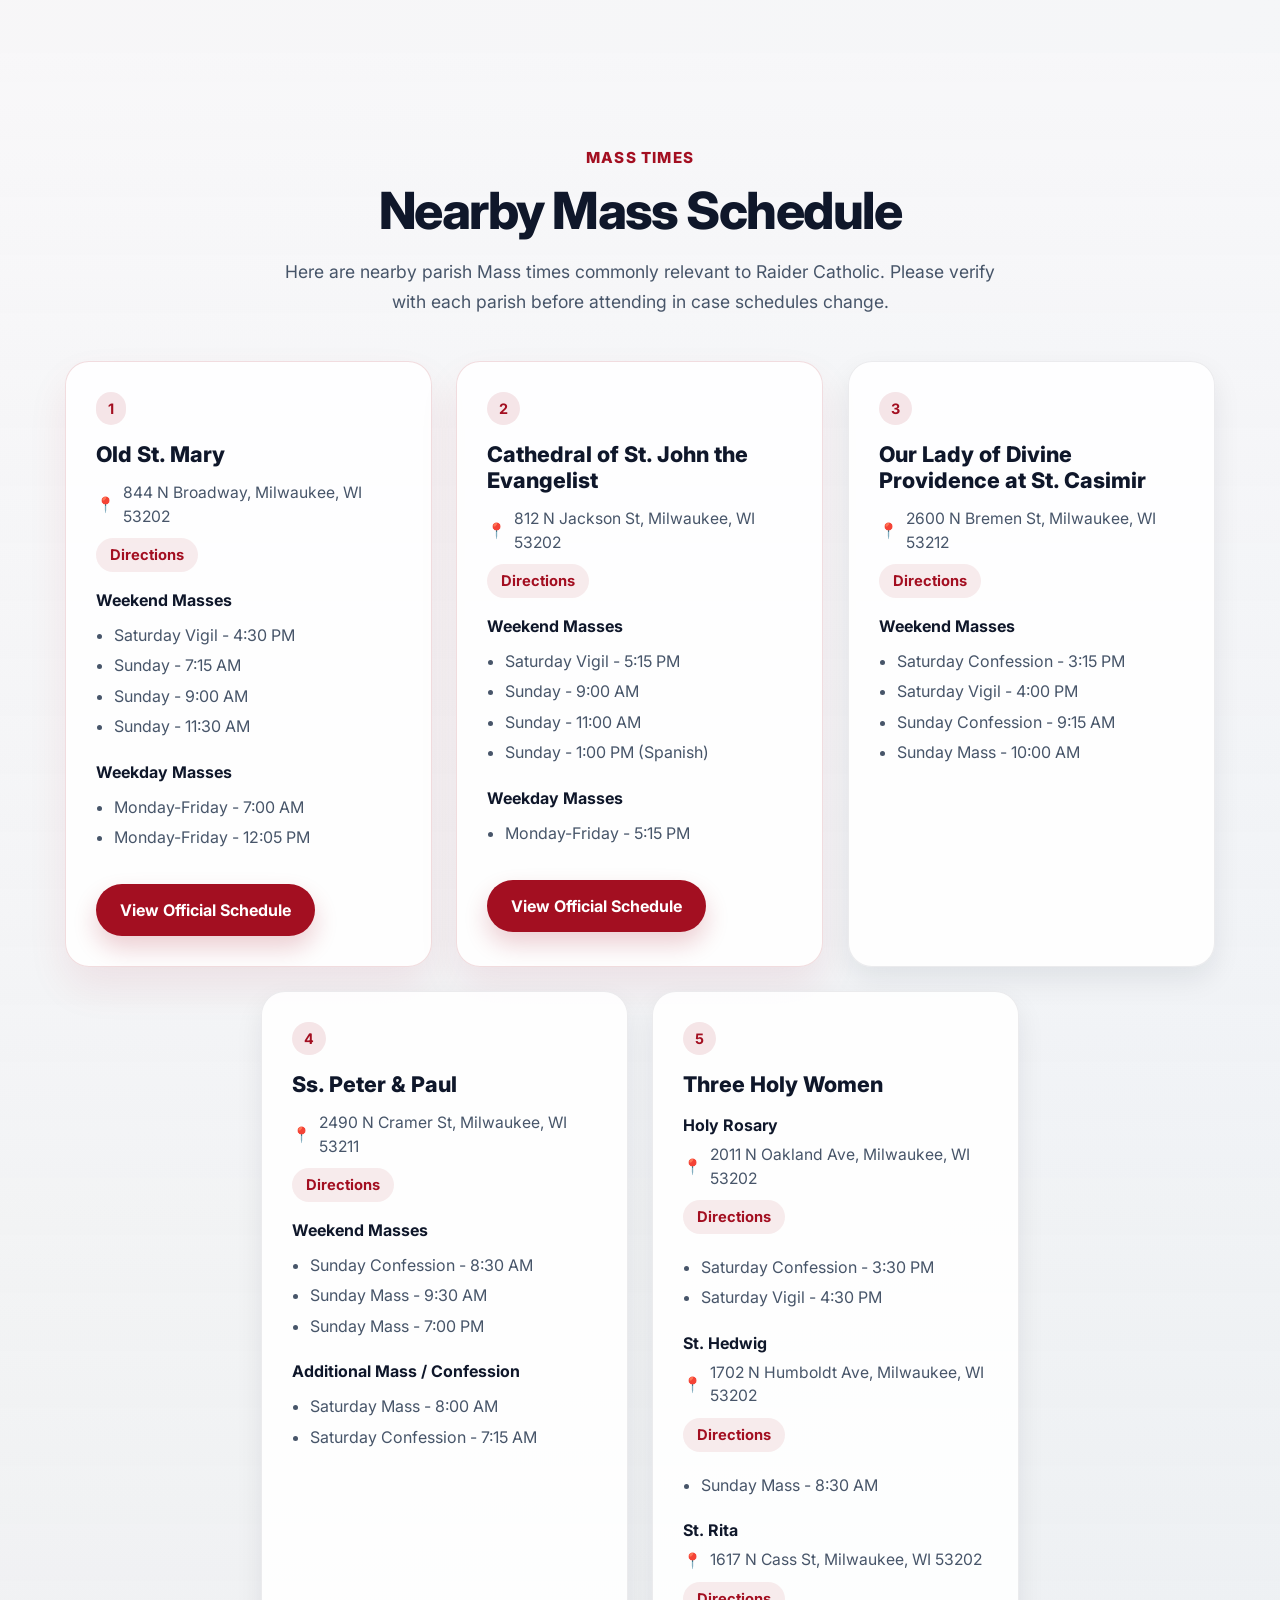
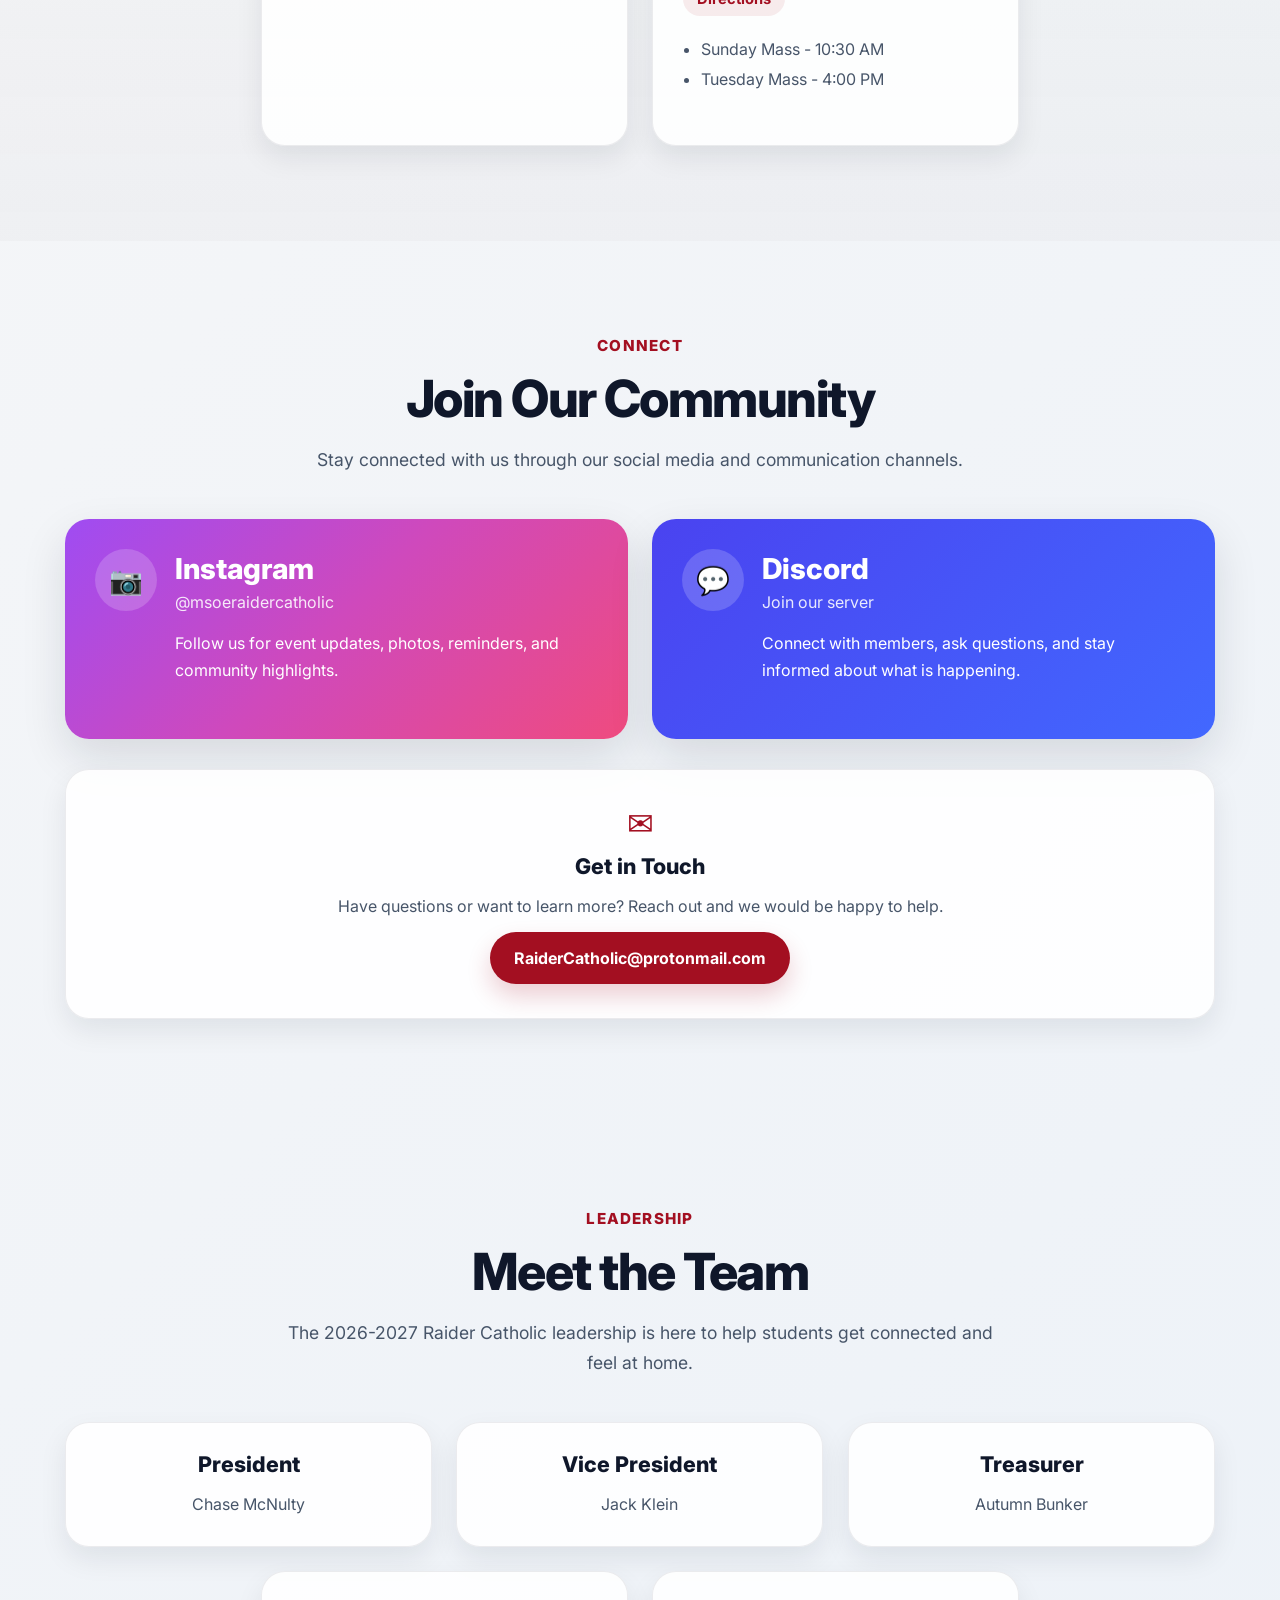
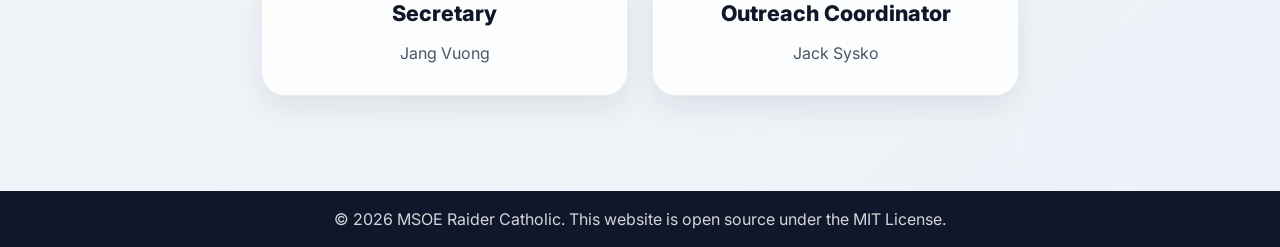
==== commit be139af1: "Add school year signup invitation" ====
--- a/index.html
+++ b/index.html
@@ -1,444 +1,489 @@
-<!DOCTYPE html>
-<html lang="en">
-<head>
-  <meta charset="UTF-8" />
-  <meta name="viewport" content="width=device-width, initial-scale=1.0" />
-  <title>MSOE Raider Catholic</title>
-  <link rel="icon" type="image/png" sizes="32x32" href="assets/favicon-32.png">
-  <link rel="icon" type="image/png" sizes="48x48" href="assets/favicon-48.png">
-  <link rel="apple-touch-icon" sizes="180x180" href="assets/apple-touch-icon.png">
-  <meta property="og:title" content="MSOE Raider Catholic | Faith, Fellowship, and Service">
-  <meta property="og:description" content="MSOE Raider Catholic is a welcoming Catholic community for students at Milwaukee School of Engineering seeking faith, friendship, service opportunities, and spiritual growth during college.">
-  <meta property="og:type" content="website">
-  <meta property="og:url" content="https://raidercatholic.com">
-  <meta property="og:image" content="https://raidercatholic.com/assets/social-preview.png">
-  <meta property="og:image:width" content="1200">
-  <meta property="og:image:height" content="630">
-  <link rel="preconnect" href="https://fonts.googleapis.com" />
-  <link rel="preconnect" href="https://fonts.gstatic.com" crossorigin />
-  <link
-    href="https://fonts.googleapis.com/css2?family=Inter:wght@400;500;600;700;800&display=swap"
-    rel="stylesheet"
-  />
-  <link rel="stylesheet" href="style.css?v=3" />
-</head>
-<body>
-  <header class="site-header reveal">
-    <div class="container nav-container">
-      <a href="#" class="brand">
-        <img src="assets/logo.png" alt="MSOE Raider Catholic logo" class="brand-logo" />
-        <span class="brand-text">MSOE Raider Catholic</span>
-      </a>
-
-      <button
-        class="menu-toggle"
-        id="menuToggle"
-        aria-label="Toggle navigation"
-        aria-controls="siteNav"
-        aria-expanded="false"
-      >
-        <span></span>
-        <span></span>
-        <span></span>
-      </button>
-
-      <nav class="site-nav" id="siteNav">
-        <a href="#about">About</a>
-        <a href="#mass-times">Mass Times</a>
-        <a href="calendar.html">Events</a>
-        <a href="#connect">Connect</a>
-        <a href="#leadership">Leadership</a>
-      </nav>
-    </div>
-  </header>
-
-  <main>
-    <section class="hero reveal">
-      <div class="hero-overlay"></div>
-
-      <div class="container hero-content">
-        <p class="eyebrow">MSOE Raider Catholic</p>
-        <h1>Welcome Home</h1>
-        <p class="hero-subtitle">
-          A Catholic community at MSOE rooted in faith, fellowship, and service.
-        </p>
-
-        <div class="hero-actions">
-          <a href="#connect" class="button button-primary">Join Our Community</a>
-          <a href="#mass-times" class="button button-secondary">View Mass Times</a>
-          <a href="calendar.html" class="button button-secondary">Upcoming Events</a>
-        </div>
-
-        <button class="scroll-indicator" id="scrollButton" aria-label="Scroll down">
-          &#8964;
-        </button>
-      </div>
-    </section>
-
-    <section class="section reveal" id="about">
-      <div class="container">
-        <div class="section-heading reveal">
-          <p class="section-label">About</p>
-          <h2>Faith. Fellowship. Service.</h2>
-          <p class="section-subtitle">
-            Raider Catholic exists to help students encounter Christ, build authentic
-            friendships, and live out the Catholic faith on campus and beyond.
-          </p>
-        </div>
-
-        <div class="about-grid">
-          <div class="info-card reveal reveal-delay-1">
-            <h3>Our Mission</h3>
-            <p>
-              We want every student to know they have a place here. Whether you have
-              been Catholic your whole life, are returning to the faith, or are simply
-              curious, Raider Catholic is a community where you are welcome.
-            </p>
-          </div>
-
-          <div class="info-card reveal reveal-delay-2">
-            <h3>What We Do</h3>
-            <p>
-              We gather for prayer, fellowship, service, conversation, and events that
-              help students grow in holiness and friendship during their time at MSOE.
-            </p>
-          </div>
-
-          <div class="info-card reveal reveal-delay-3">
-            <h3>Who This Is For</h3>
-            <p>
-              Raider Catholic is for students seeking community, support, meaningful
-              friendships, and a place to grow closer to God while navigating college life.
-            </p>
-          </div>
-        </div>
-      </div>
-    </section>
-
-    <section class="section mass-section reveal" id="mass-times">
-      <div class="container">
-        <div class="section-heading reveal">
-          <p class="section-label">Mass Times</p>
-          <h2>Nearby Mass Schedule</h2>
-          <p class="section-subtitle">
-            Here are nearby parish Mass times commonly relevant to Raider Catholic.
-            Please verify with each parish before attending in case schedules change.
-          </p>
-        </div>
-
-        <div class="mass-grid">
-          <div class="mass-card featured-mass-card reveal reveal-delay-1">
-            <div class="mass-badge">1</div>
-            <h3>Old St. Mary</h3>
-
-            <div class="mass-location">
-              <div class="mass-location-row">
-                <span class="mass-location-icon">📍</span>
-                <span class="mass-address">844 N Broadway, Milwaukee, WI 53202</span>
-              </div>
-              <a
-                class="map-chip"
-                href="https://www.google.com/maps/search/?api=1&query=844+N+Broadway,+Milwaukee,+WI+53202"
-                target="_blank"
-                rel="noopener noreferrer"
-              >
-                Directions
-              </a>
-            </div>
-
-            <h4>Weekend Masses</h4>
-            <ul class="mass-list">
-              <li>Saturday Vigil - 4:30 PM</li>
-              <li>Sunday - 7:15 AM</li>
-              <li>Sunday - 9:00 AM</li>
-              <li>Sunday - 11:30 AM</li>
-            </ul>
-
-            <h4>Weekday Masses</h4>
-            <ul class="mass-list">
-              <li>Monday-Friday - 7:00 AM</li>
-              <li>Monday-Friday - 12:05 PM</li>
-            </ul>
-
-            <a
-              class="button button-primary button-inline"
-              href="https://www.oldsaintmary.org/mass-times/"
-              target="_blank"
-              rel="noopener noreferrer"
-            >
-              View Official Schedule
-            </a>
-          </div>
-
-          <div class="mass-card featured-mass-card reveal reveal-delay-2">
-            <div class="mass-badge">2</div>
-            <h3>Cathedral of St. John the Evangelist</h3>
-
-            <div class="mass-location">
-              <div class="mass-location-row">
-                <span class="mass-location-icon">📍</span>
-                <span class="mass-address">812 N Jackson St, Milwaukee, WI 53202</span>
-              </div>
-              <a
-                class="map-chip"
-                href="https://www.google.com/maps/search/?api=1&query=812+N+Jackson+St,+Milwaukee,+WI+53202"
-                target="_blank"
-                rel="noopener noreferrer"
-              >
-                Directions
-              </a>
-            </div>
-
-            <h4>Weekend Masses</h4>
-            <ul class="mass-list">
-              <li>Saturday Vigil - 5:15 PM</li>
-              <li>Sunday - 9:00 AM</li>
-              <li>Sunday - 11:00 AM</li>
-              <li>Sunday - 1:00 PM (Spanish)</li>
-            </ul>
-
-            <h4>Weekday Masses</h4>
-            <ul class="mass-list">
-              <li>Monday-Friday - 5:15 PM</li>
-            </ul>
-
-            <a
-              class="button button-primary button-inline"
-              href="https://www.stjohncathedral.org/index.php/schedule/"
-              target="_blank"
-              rel="noopener noreferrer"
-            >
-              View Official Schedule
-            </a>
-          </div>
-
-          <div class="mass-card reveal reveal-delay-3">
-            <div class="mass-badge">3</div>
-            <h3>Our Lady of Divine Providence at St. Casimir</h3>
-
-            <div class="mass-location">
-              <div class="mass-location-row">
-                <span class="mass-location-icon">📍</span>
-                <span class="mass-address">2600 N Bremen St, Milwaukee, WI 53212</span>
-              </div>
-              <a
-                class="map-chip"
-                href="https://www.google.com/maps/search/?api=1&query=2600+N+Bremen+St,+Milwaukee,+WI+53212"
-                target="_blank"
-                rel="noopener noreferrer"
-              >
-                Directions
-              </a>
-            </div>
-
-            <h4>Weekend Masses</h4>
-            <ul class="mass-list">
-              <li>Saturday Confession - 3:15 PM</li>
-              <li>Saturday Vigil - 4:00 PM</li>
-              <li>Sunday Confession - 9:15 AM</li>
-              <li>Sunday Mass - 10:00 AM</li>
-            </ul>
-          </div>
-
-          <div class="mass-card reveal reveal-delay-1">
-            <div class="mass-badge">4</div>
-            <h3>Ss. Peter &amp; Paul</h3>
-
-            <div class="mass-location">
-              <div class="mass-location-row">
-                <span class="mass-location-icon">📍</span>
-                <span class="mass-address">2490 N Cramer St, Milwaukee, WI 53211</span>
-              </div>
-              <a
-                class="map-chip"
-                href="https://www.google.com/maps/search/?api=1&query=2490+N+Cramer+St,+Milwaukee,+WI+53211"
-                target="_blank"
-                rel="noopener noreferrer"
-              >
-                Directions
-              </a>
-            </div>
-
-            <h4>Weekend Masses</h4>
-            <ul class="mass-list">
-              <li>Sunday Confession - 8:30 AM</li>
-              <li>Sunday Mass - 9:30 AM</li>
-              <li>Sunday Mass - 7:00 PM</li>
-            </ul>
-
-            <h4>Additional Mass / Confession</h4>
-            <ul class="mass-list">
-              <li>Saturday Mass - 8:00 AM</li>
-              <li>Saturday Confession - 7:15 AM</li>
-            </ul>
-          </div>
-
-          <div class="mass-card reveal reveal-delay-2">
-            <div class="mass-badge">5</div>
-            <h3>Three Holy Women</h3>
-
-            <h4>Holy Rosary</h4>
-            <div class="mass-location mass-location-subgroup">
-              <div class="mass-location-row">
-                <span class="mass-location-icon">📍</span>
-                <span class="mass-address">2011 N Oakland Ave, Milwaukee, WI 53202</span>
-              </div>
-              <a
-                class="map-chip"
-                href="https://www.google.com/maps/search/?api=1&query=2011+N+Oakland+Ave,+Milwaukee,+WI+53202"
-                target="_blank"
-                rel="noopener noreferrer"
-              >
-                Directions
-              </a>
-            </div>
-            <ul class="mass-list">
-              <li>Saturday Confession - 3:30 PM</li>
-              <li>Saturday Vigil - 4:30 PM</li>
-            </ul>
-
-            <h4>St. Hedwig</h4>
-            <div class="mass-location mass-location-subgroup">
-              <div class="mass-location-row">
-                <span class="mass-location-icon">📍</span>
-                <span class="mass-address">1702 N Humboldt Ave, Milwaukee, WI 53202</span>
-              </div>
-              <a
-                class="map-chip"
-                href="https://www.google.com/maps/search/?api=1&query=1702+N+Humboldt+Ave,+Milwaukee,+WI+53202"
-                target="_blank"
-                rel="noopener noreferrer"
-              >
-                Directions
-              </a>
-            </div>
-            <ul class="mass-list">
-              <li>Sunday Mass - 8:30 AM</li>
-            </ul>
-
-            <h4>St. Rita</h4>
-            <div class="mass-location mass-location-subgroup">
-              <div class="mass-location-row">
-                <span class="mass-location-icon">📍</span>
-                <span class="mass-address">1617 N Cass St, Milwaukee, WI 53202</span>
-              </div>
-              <a
-                class="map-chip"
-                href="https://www.google.com/maps/search/?api=1&query=1617+N+Cass+St,+Milwaukee,+WI+53202"
-                target="_blank"
-                rel="noopener noreferrer"
-              >
-                Directions
-              </a>
-            </div>
-            <ul class="mass-list">
-              <li>Sunday Mass - 10:30 AM</li>
-              <li>Tuesday Mass - 4:00 PM</li>
-            </ul>
-          </div>
-        </div>
-      </div>
-    </section>
-
-    <section class="section reveal" id="connect">
-      <div class="container">
-        <div class="section-heading reveal">
-          <p class="section-label">Connect</p>
-          <h2>Join Our Community</h2>
-          <p class="section-subtitle">
-            Stay connected with us through our social media and communication channels.
-          </p>
-        </div>
-
-        <div class="card-grid">
-          <a
-            class="social-card instagram-card reveal reveal-delay-1"
-            href="https://www.instagram.com/msoeraidercatholic/?utm_source=ig_web_button_share_sheet"
-            target="_blank"
-            rel="noopener noreferrer"
-          >
-            <div class="card-icon">📷</div>
-            <div class="card-text">
-              <h3>Instagram</h3>
-              <p class="card-handle">@msoeraidercatholic</p>
-              <p>Follow us for event updates, photos, reminders, and community highlights.</p>
-            </div>
-          </a>
-
-          <a
-            class="social-card discord-card reveal reveal-delay-2"
-            href="https://discord.gg/pA2ScFbnUF"
-            target="_blank"
-            rel="noopener noreferrer"
-          >
-            <div class="card-icon">💬</div>
-            <div class="card-text">
-              <h3>Discord</h3>
-              <p class="card-handle">Join our server</p>
-              <p>Connect with members, ask questions, and stay informed about what is happening.</p>
-            </div>
-          </a>
-        </div>
-
-        <div class="contact-card reveal reveal-delay-3">
-          <div class="contact-icon">✉</div>
-          <h3>Get in Touch</h3>
-          <p>
-            Have questions or want to learn more? Reach out and we would be happy to help.
-          </p>
-          <a class="button button-primary button-inline" href="mailto:RaiderCatholic@protonmail.com">
-            RaiderCatholic@protonmail.com
-          </a>
-        </div>
-      </div>
-    </section>
-
-    <section class="section reveal" id="leadership">
-      <div class="container">
-        <div class="section-heading reveal">
-          <p class="section-label">Leadership</p>
-          <h2>Meet the Team</h2>
-          <p class="section-subtitle">
-            The 2026-2027 Raider Catholic leadership is here to help students get connected and feel at home.
-          </p>
-        </div>
-
-        <div class="leadership-grid">
-          <div class="leader-card reveal reveal-delay-1">
-            <h3>President</h3>
-            <p>Chase McNulty</p>
-          </div>
-
-          <div class="leader-card reveal reveal-delay-2">
-            <h3>Vice President</h3>
-            <p>Jack Klein</p>
-          </div>
-
-          <div class="leader-card reveal reveal-delay-3">
-            <h3>Treasurer</h3>
-            <p>Autumn Bunker</p>
-          </div>
-
-          <div class="leader-card reveal reveal-delay-1">
-            <h3>Secretary</h3>
-            <p>Jang Vuong</p>
-          </div>
-
-          <div class="leader-card reveal reveal-delay-2">
-            <h3>Outreach Coordinator</h3>
-            <p>Jack Sysko</p>
-          </div>
-        </div>
-      </div>
-    </section>
-  </main>
-
-  <footer class="site-footer reveal">
-    <div class="container footer-content">
-      <p>&copy; 2026 MSOE Raider Catholic. This website is open source under the MIT License.</p>
-    </div>
-  </footer>
-
-  <script src="script.js?v=3"></script>
-</body>
-</html>
+<!DOCTYPE html>
+<html lang="en">
+<head>
+  <meta charset="UTF-8" />
+  <meta name="viewport" content="width=device-width, initial-scale=1.0" />
+  <title>MSOE Raider Catholic</title>
+  <meta name="description" content="Join MSOE Raider Catholic's official Teams channel and email list for community updates, events, Mass times, and opportunities to get involved." />
+  <link rel="icon" type="image/png" sizes="32x32" href="assets/favicon-32.png">
+  <link rel="icon" type="image/png" sizes="48x48" href="assets/favicon-48.png">
+  <link rel="apple-touch-icon" sizes="180x180" href="assets/apple-touch-icon.png">
+  <meta property="og:title" content="MSOE Raider Catholic | Faith, Fellowship, and Service">
+  <meta property="og:description" content="MSOE Raider Catholic is a welcoming Catholic community for students at Milwaukee School of Engineering seeking faith, friendship, service opportunities, and spiritual growth during college.">
+  <meta property="og:type" content="website">
+  <meta property="og:url" content="https://raidercatholic.com">
+  <meta property="og:image" content="https://raidercatholic.com/assets/social-preview.png">
+  <meta property="og:image:width" content="1200">
+  <meta property="og:image:height" content="630">
+  <link rel="preconnect" href="https://fonts.googleapis.com" />
+  <link rel="preconnect" href="https://fonts.gstatic.com" crossorigin />
+  <link
+    href="https://fonts.googleapis.com/css2?family=Inter:wght@400;500;600;700;800&display=swap"
+    rel="stylesheet"
+  />
+  <link rel="stylesheet" href="style.css?v=4" />
+</head>
+<body>
+  <header class="site-header reveal">
+    <div class="container nav-container">
+      <a href="#" class="brand">
+        <img src="assets/logo.png" alt="MSOE Raider Catholic logo" class="brand-logo" />
+        <span class="brand-text">MSOE Raider Catholic</span>
+      </a>
+
+      <button
+        class="menu-toggle"
+        id="menuToggle"
+        aria-label="Toggle navigation"
+        aria-controls="siteNav"
+        aria-expanded="false"
+      >
+        <span></span>
+        <span></span>
+        <span></span>
+      </button>
+
+      <nav class="site-nav" id="siteNav">
+        <a href="#about">About</a>
+        <a href="#mass-times">Mass Times</a>
+        <a href="calendar.html">Events</a>
+        <a href="#connect">Connect</a>
+        <a href="#leadership">Leadership</a>
+        <a
+          class="nav-signup-link"
+          href="https://docs.google.com/forms/d/e/1FAIpQLSfFIb83_XCL5WrTyKHX35n0NBtv4AnkqXI6pswNWS89kE7G2A/viewform?usp=header"
+          target="_blank"
+          rel="noopener noreferrer"
+        >
+          Join Raider Catholic
+        </a>
+      </nav>
+    </div>
+  </header>
+
+  <main>
+    <section class="hero welcome-hero reveal">
+      <div class="hero-overlay"></div>
+
+      <div class="container hero-content welcome-hero-layout">
+        <div class="welcome-hero-copy">
+          <p class="eyebrow">New School Year 2026-2027</p>
+          <h1>There is a place for you here.</h1>
+          <p class="hero-subtitle">
+            Join Raider Catholic's official Teams channel and email list to stay connected
+            with our community throughout the school year.
+          </p>
+
+          <div class="hero-actions">
+            <a
+              href="https://docs.google.com/forms/d/e/1FAIpQLSfFIb83_XCL5WrTyKHX35n0NBtv4AnkqXI6pswNWS89kE7G2A/viewform?usp=header"
+              class="button button-primary signup-button"
+              target="_blank"
+              rel="noopener noreferrer"
+            >
+              Fill Out the Sign-Up Form <span aria-hidden="true">&rarr;</span>
+            </a>
+            <a href="#mass-times" class="button button-secondary">View Mass Times</a>
+            <a href="calendar.html" class="button button-secondary">Upcoming Events</a>
+          </div>
+
+          <p class="signup-form-note">The form opens in a new tab and only takes a few minutes.</p>
+        </div>
+
+        <aside class="signup-invitation-card reveal reveal-delay-1">
+          <p class="signup-card-kicker">Your Official Connection</p>
+          <h2>One form keeps you in the loop.</h2>
+          <p>
+            Signing up is the best way to officially join Raider Catholic and hear about
+            everything happening this year.
+          </p>
+          <ul class="signup-benefit-list">
+            <li>
+              <span class="signup-benefit-number">01</span>
+              <span><strong>Join the Teams channel</strong> for announcements and conversation.</span>
+            </li>
+            <li>
+              <span class="signup-benefit-number">02</span>
+              <span><strong>Get community emails</strong> with important reminders and updates.</span>
+            </li>
+            <li>
+              <span class="signup-benefit-number">03</span>
+              <span><strong>Find your next event</strong> and discover ways to get involved.</span>
+            </li>
+          </ul>
+          <p class="signup-card-welcome">Catholic, returning, or simply curious: you are welcome.</p>
+        </aside>
+
+        <button class="scroll-indicator" id="scrollButton" aria-label="Learn more about Raider Catholic">
+          &#8964;
+        </button>
+      </div>
+    </section>
+
+    <section class="section reveal" id="about">
+      <div class="container">
+        <div class="section-heading reveal">
+          <p class="section-label">About</p>
+          <h2>Faith. Fellowship. Service.</h2>
+          <p class="section-subtitle">
+            Raider Catholic exists to help students encounter Christ, build authentic
+            friendships, and live out the Catholic faith on campus and beyond.
+          </p>
+        </div>
+
+        <div class="about-grid">
+          <div class="info-card reveal reveal-delay-1">
+            <h3>Our Mission</h3>
+            <p>
+              We want every student to know they have a place here. Whether you have
+              been Catholic your whole life, are returning to the faith, or are simply
+              curious, Raider Catholic is a community where you are welcome.
+            </p>
+          </div>
+
+          <div class="info-card reveal reveal-delay-2">
+            <h3>What We Do</h3>
+            <p>
+              We gather for prayer, fellowship, service, conversation, and events that
+              help students grow in holiness and friendship during their time at MSOE.
+            </p>
+          </div>
+
+          <div class="info-card reveal reveal-delay-3">
+            <h3>Who This Is For</h3>
+            <p>
+              Raider Catholic is for students seeking community, support, meaningful
+              friendships, and a place to grow closer to God while navigating college life.
+            </p>
+          </div>
+        </div>
+      </div>
+    </section>
+
+    <section class="section mass-section reveal" id="mass-times">
+      <div class="container">
+        <div class="section-heading reveal">
+          <p class="section-label">Mass Times</p>
+          <h2>Nearby Mass Schedule</h2>
+          <p class="section-subtitle">
+            Here are nearby parish Mass times commonly relevant to Raider Catholic.
+            Please verify with each parish before attending in case schedules change.
+          </p>
+        </div>
+
+        <div class="mass-grid">
+          <div class="mass-card featured-mass-card reveal reveal-delay-1">
+            <div class="mass-badge">1</div>
+            <h3>Old St. Mary</h3>
+
+            <div class="mass-location">
+              <div class="mass-location-row">
+                <span class="mass-location-icon">📍</span>
+                <span class="mass-address">844 N Broadway, Milwaukee, WI 53202</span>
+              </div>
+              <a
+                class="map-chip"
+                href="https://www.google.com/maps/search/?api=1&query=844+N+Broadway,+Milwaukee,+WI+53202"
+                target="_blank"
+                rel="noopener noreferrer"
+              >
+                Directions
+              </a>
+            </div>
+
+            <h4>Weekend Masses</h4>
+            <ul class="mass-list">
+              <li>Saturday Vigil - 4:30 PM</li>
+              <li>Sunday - 7:15 AM</li>
+              <li>Sunday - 9:00 AM</li>
+              <li>Sunday - 11:30 AM</li>
+            </ul>
+
+            <h4>Weekday Masses</h4>
+            <ul class="mass-list">
+              <li>Monday-Friday - 7:00 AM</li>
+              <li>Monday-Friday - 12:05 PM</li>
+            </ul>
+
+            <a
+              class="button button-primary button-inline"
+              href="https://www.oldsaintmary.org/mass-times/"
+              target="_blank"
+              rel="noopener noreferrer"
+            >
+              View Official Schedule
+            </a>
+          </div>
+
+          <div class="mass-card featured-mass-card reveal reveal-delay-2">
+            <div class="mass-badge">2</div>
+            <h3>Cathedral of St. John the Evangelist</h3>
+
+            <div class="mass-location">
+              <div class="mass-location-row">
+                <span class="mass-location-icon">📍</span>
+                <span class="mass-address">812 N Jackson St, Milwaukee, WI 53202</span>
+              </div>
+              <a
+                class="map-chip"
+                href="https://www.google.com/maps/search/?api=1&query=812+N+Jackson+St,+Milwaukee,+WI+53202"
+                target="_blank"
+                rel="noopener noreferrer"
+              >
+                Directions
+              </a>
+            </div>
+
+            <h4>Weekend Masses</h4>
+            <ul class="mass-list">
+              <li>Saturday Vigil - 5:15 PM</li>
+              <li>Sunday - 9:00 AM</li>
+              <li>Sunday - 11:00 AM</li>
+              <li>Sunday - 1:00 PM (Spanish)</li>
+            </ul>
+
+            <h4>Weekday Masses</h4>
+            <ul class="mass-list">
+              <li>Monday-Friday - 5:15 PM</li>
+            </ul>
+
+            <a
+              class="button button-primary button-inline"
+              href="https://www.stjohncathedral.org/index.php/schedule/"
+              target="_blank"
+              rel="noopener noreferrer"
+            >
+              View Official Schedule
+            </a>
+          </div>
+
+          <div class="mass-card reveal reveal-delay-3">
+            <div class="mass-badge">3</div>
+            <h3>Our Lady of Divine Providence at St. Casimir</h3>
+
+            <div class="mass-location">
+              <div class="mass-location-row">
+                <span class="mass-location-icon">📍</span>
+                <span class="mass-address">2600 N Bremen St, Milwaukee, WI 53212</span>
+              </div>
+              <a
+                class="map-chip"
+                href="https://www.google.com/maps/search/?api=1&query=2600+N+Bremen+St,+Milwaukee,+WI+53212"
+                target="_blank"
+                rel="noopener noreferrer"
+              >
+                Directions
+              </a>
+            </div>
+
+            <h4>Weekend Masses</h4>
+            <ul class="mass-list">
+              <li>Saturday Confession - 3:15 PM</li>
+              <li>Saturday Vigil - 4:00 PM</li>
+              <li>Sunday Confession - 9:15 AM</li>
+              <li>Sunday Mass - 10:00 AM</li>
+            </ul>
+          </div>
+
+          <div class="mass-card reveal reveal-delay-1">
+            <div class="mass-badge">4</div>
+            <h3>Ss. Peter &amp; Paul</h3>
+
+            <div class="mass-location">
+              <div class="mass-location-row">
+                <span class="mass-location-icon">📍</span>
+                <span class="mass-address">2490 N Cramer St, Milwaukee, WI 53211</span>
+              </div>
+              <a
+                class="map-chip"
+                href="https://www.google.com/maps/search/?api=1&query=2490+N+Cramer+St,+Milwaukee,+WI+53211"
+                target="_blank"
+                rel="noopener noreferrer"
+              >
+                Directions
+              </a>
+            </div>
+
+            <h4>Weekend Masses</h4>
+            <ul class="mass-list">
+              <li>Sunday Confession - 8:30 AM</li>
+              <li>Sunday Mass - 9:30 AM</li>
+              <li>Sunday Mass - 7:00 PM</li>
+            </ul>
+
+            <h4>Additional Mass / Confession</h4>
+            <ul class="mass-list">
+              <li>Saturday Mass - 8:00 AM</li>
+              <li>Saturday Confession - 7:15 AM</li>
+            </ul>
+          </div>
+
+          <div class="mass-card reveal reveal-delay-2">
+            <div class="mass-badge">5</div>
+            <h3>Three Holy Women</h3>
+
+            <h4>Holy Rosary</h4>
+            <div class="mass-location mass-location-subgroup">
+              <div class="mass-location-row">
+                <span class="mass-location-icon">📍</span>
+                <span class="mass-address">2011 N Oakland Ave, Milwaukee, WI 53202</span>
+              </div>
+              <a
+                class="map-chip"
+                href="https://www.google.com/maps/search/?api=1&query=2011+N+Oakland+Ave,+Milwaukee,+WI+53202"
+                target="_blank"
+                rel="noopener noreferrer"
+              >
+                Directions
+              </a>
+            </div>
+            <ul class="mass-list">
+              <li>Saturday Confession - 3:30 PM</li>
+              <li>Saturday Vigil - 4:30 PM</li>
+            </ul>
+
+            <h4>St. Hedwig</h4>
+            <div class="mass-location mass-location-subgroup">
+              <div class="mass-location-row">
+                <span class="mass-location-icon">📍</span>
+                <span class="mass-address">1702 N Humboldt Ave, Milwaukee, WI 53202</span>
+              </div>
+              <a
+                class="map-chip"
+                href="https://www.google.com/maps/search/?api=1&query=1702+N+Humboldt+Ave,+Milwaukee,+WI+53202"
+                target="_blank"
+                rel="noopener noreferrer"
+              >
+                Directions
+              </a>
+            </div>
+            <ul class="mass-list">
+              <li>Sunday Mass - 8:30 AM</li>
+            </ul>
+
+            <h4>St. Rita</h4>
+            <div class="mass-location mass-location-subgroup">
+              <div class="mass-location-row">
+                <span class="mass-location-icon">📍</span>
+                <span class="mass-address">1617 N Cass St, Milwaukee, WI 53202</span>
+              </div>
+              <a
+                class="map-chip"
+                href="https://www.google.com/maps/search/?api=1&query=1617+N+Cass+St,+Milwaukee,+WI+53202"
+                target="_blank"
+                rel="noopener noreferrer"
+              >
+                Directions
+              </a>
+            </div>
+            <ul class="mass-list">
+              <li>Sunday Mass - 10:30 AM</li>
+              <li>Tuesday Mass - 4:00 PM</li>
+            </ul>
+          </div>
+        </div>
+      </div>
+    </section>
+
+    <section class="section reveal" id="connect">
+      <div class="container">
+        <div class="section-heading reveal">
+          <p class="section-label">Connect</p>
+          <h2>Join Our Community</h2>
+          <p class="section-subtitle">
+            Stay connected with us through our social media and communication channels.
+          </p>
+        </div>
+
+        <div class="card-grid">
+          <a
+            class="social-card instagram-card reveal reveal-delay-1"
+            href="https://www.instagram.com/msoeraidercatholic/?utm_source=ig_web_button_share_sheet"
+            target="_blank"
+            rel="noopener noreferrer"
+          >
+            <div class="card-icon">📷</div>
+            <div class="card-text">
+              <h3>Instagram</h3>
+              <p class="card-handle">@msoeraidercatholic</p>
+              <p>Follow us for event updates, photos, reminders, and community highlights.</p>
+            </div>
+          </a>
+
+          <a
+            class="social-card discord-card reveal reveal-delay-2"
+            href="https://discord.gg/pA2ScFbnUF"
+            target="_blank"
+            rel="noopener noreferrer"
+          >
+            <div class="card-icon">💬</div>
+            <div class="card-text">
+              <h3>Discord</h3>
+              <p class="card-handle">Join our server</p>
+              <p>Connect with members, ask questions, and stay informed about what is happening.</p>
+            </div>
+          </a>
+        </div>
+
+        <div class="contact-card reveal reveal-delay-3">
+          <div class="contact-icon">✉</div>
+          <h3>Get in Touch</h3>
+          <p>
+            Have questions or want to learn more? Reach out and we would be happy to help.
+          </p>
+          <a class="button button-primary button-inline" href="mailto:RaiderCatholic@protonmail.com">
+            RaiderCatholic@protonmail.com
+          </a>
+        </div>
+      </div>
+    </section>
+
+    <section class="section reveal" id="leadership">
+      <div class="container">
+        <div class="section-heading reveal">
+          <p class="section-label">Leadership</p>
+          <h2>Meet the Team</h2>
+          <p class="section-subtitle">
+            The 2026-2027 Raider Catholic leadership is here to help students get connected and feel at home.
+          </p>
+        </div>
+
+        <div class="leadership-grid">
+          <div class="leader-card reveal reveal-delay-1">
+            <h3>President</h3>
+            <p>Chase McNulty</p>
+          </div>
+
+          <div class="leader-card reveal reveal-delay-2">
+            <h3>Vice President</h3>
+            <p>Jack Klein</p>
+          </div>
+
+          <div class="leader-card reveal reveal-delay-3">
+            <h3>Treasurer</h3>
+            <p>Autumn Bunker</p>
+          </div>
+
+          <div class="leader-card reveal reveal-delay-1">
+            <h3>Secretary</h3>
+            <p>Jang Vuong</p>
+          </div>
+
+          <div class="leader-card reveal reveal-delay-2">
+            <h3>Outreach Coordinator</h3>
+            <p>Jack Sysko</p>
+          </div>
+        </div>
+      </div>
+    </section>
+  </main>
+
+  <footer class="site-footer reveal">
+    <div class="container footer-content">
+      <p>&copy; 2026 MSOE Raider Catholic. This website is open source under the MIT License.</p>
+    </div>
+  </footer>
+
+  <script src="script.js?v=4"></script>
+</body>
+</html>
--- a/style.css
+++ b/style.css
@@ -1,875 +1,1143 @@
-:root {
-  --raider-red: #a30f21;
-  --raider-red-dark: #7f0c1a;
-  --raider-silver: #b9b9b9;
-  --raider-silver-dark: #8f8f8f;
-  --navy: #0f172a;
-  --navy-soft: #475569;
-  --bg-main: #f7f5f6;
-  --bg-alt: #eef2f7;
-  --white: #ffffff;
-  --border: rgba(15, 23, 42, 0.08);
-  --shadow: 0 18px 45px rgba(15, 23, 42, 0.12);
-  --shadow-soft: 0 12px 28px rgba(15, 23, 42, 0.08);
-  --radius-lg: 24px;
-  --radius-md: 18px;
-  --radius-sm: 12px;
-  --max-width: 1150px;
-  --header-height: 84px;
-}
-
-* {
-  box-sizing: border-box;
-}
-
-html {
-  scroll-behavior: smooth;
-}
-
-body {
-  margin: 0;
-  font-family: "Inter", Arial, Helvetica, sans-serif;
-  color: var(--navy);
-  background:
-    radial-gradient(circle at top left, rgba(163, 15, 33, 0.08), transparent 28%),
-    linear-gradient(135deg, #faf7f8 0%, #f5f6f8 45%, #edf2f8 100%);
-}
-
-img {
-  display: block;
-  max-width: 100%;
-}
-
-a {
-  color: inherit;
-  text-decoration: none;
-}
-
-button {
-  font: inherit;
-}
-
-.container {
-  width: min(92%, var(--max-width));
-  margin: 0 auto;
-}
-
-.site-header {
-  position: sticky;
-  top: 0;
-  z-index: 1000;
-  background: rgba(255, 255, 255, 0.88);
-  backdrop-filter: blur(12px);
-  border-bottom: 1px solid var(--border);
-}
-
-.nav-container {
-  width: 100%;
-  max-width: none;
-  min-height: var(--header-height);
-  display: flex;
-  align-items: center;
-  justify-content: space-between;
-  gap: 20px;
-  padding: 0 32px;
-  margin: 0;
-}
-
-.brand {
-  display: flex;
-  align-items: center;
-  gap: 14px;
-  flex-shrink: 0;
-}
-
-.brand-logo {
-  width: 46px;
-  height: 46px;
-  object-fit: contain;
-}
-
-.brand-text {
-  font-size: 1.5rem;
-  font-weight: 800;
-  letter-spacing: -0.02em;
-  white-space: nowrap;
-}
-
-.site-nav {
-  display: flex;
-  align-items: center;
-  gap: 28px;
-  margin-left: auto;
-}
-
-.site-nav a {
-  font-weight: 500;
-  color: #5b667a;
-  transition: color 0.22s ease;
-}
-
-.site-nav a:hover {
-  color: var(--raider-red);
-}
-
-.menu-toggle {
-  display: none;
-  background: transparent;
-  border: none;
-  cursor: pointer;
-  padding: 0;
-  flex-direction: column;
-  gap: 5px;
-}
-
-.menu-toggle span {
-  width: 28px;
-  height: 3px;
-  background: var(--navy);
-  border-radius: 999px;
-}
-
-.hero {
-  position: relative;
-  min-height: calc(100vh - var(--header-height));
-  display: flex;
-  align-items: center;
-  justify-content: center;
-  overflow: hidden;
-}
-
-.hero-overlay {
-  position: absolute;
-  inset: 0;
-  background:
-    radial-gradient(circle at 20% 30%, rgba(163, 15, 33, 0.12), transparent 22%),
-    radial-gradient(circle at 80% 20%, rgba(185, 185, 185, 0.18), transparent 24%),
-    linear-gradient(180deg, rgba(255, 255, 255, 0.2), rgba(255, 255, 255, 0));
-  pointer-events: none;
-  z-index: 1;
-}
-
-.hero-content {
-  position: relative;
-  text-align: center;
-  padding: 120px 0 90px;
-  z-index: 2;
-}
-
-.eyebrow {
-  display: inline-block;
-  margin: 0 0 18px;
-  padding: 8px 14px;
-  border-radius: 999px;
-  background: rgba(163, 15, 33, 0.1);
-  color: var(--raider-red);
-  font-size: 0.95rem;
-  font-weight: 700;
-  letter-spacing: 0.04em;
-  text-transform: uppercase;
-}
-
-.hero h1 {
-  margin: 0;
-  font-size: clamp(3rem, 7vw, 5.8rem);
-  font-weight: 800;
-  letter-spacing: -0.04em;
-  line-height: 0.95;
-}
-
-.hero-subtitle {
-  width: min(700px, 92%);
-  margin: 22px auto 34px;
-  font-size: clamp(1.1rem, 2vw, 1.45rem);
-  line-height: 1.7;
-  color: var(--navy-soft);
-}
-
-.hero-actions {
-  display: flex;
-  justify-content: center;
-  gap: 16px;
-  flex-wrap: wrap;
-}
-
-.button {
-  display: inline-flex;
-  align-items: center;
-  justify-content: center;
-  min-height: 52px;
-  padding: 0 24px;
-  border-radius: 999px;
-  font-weight: 700;
-  transition:
-    transform 0.22s ease,
-    background 0.22s ease,
-    color 0.22s ease,
-    box-shadow 0.22s ease,
-    border-color 0.22s ease;
-}
-
-.button:hover {
-  transform: translateY(-3px);
-}
-
-.button:active {
-  transform: translateY(-1px);
-}
-
-.button-primary {
-  background: var(--raider-red);
-  color: var(--white);
-  box-shadow: 0 12px 24px rgba(163, 15, 33, 0.2);
-}
-
-.button-primary:hover {
-  background: var(--raider-red-dark);
-  box-shadow: 0 18px 30px rgba(163, 15, 33, 0.24);
-}
-
-.button-secondary {
-  background: rgba(255, 255, 255, 0.85);
-  color: var(--navy);
-  border: 1px solid rgba(15, 23, 42, 0.08);
-}
-
-.button-secondary:hover {
-  background: var(--white);
-  box-shadow: 0 14px 24px rgba(15, 23, 42, 0.1);
-}
-
-.button-inline {
-  margin-top: 12px;
-}
-
-.scroll-indicator {
-  margin-top: 32px;
-  border: none;
-  background: transparent;
-  font-size: 2.8rem;
-  color: var(--raider-red);
-  cursor: pointer;
-  animation: scrollCue 2.2s ease-in-out infinite;
-  transition: color 0.22s ease, transform 0.22s ease;
-}
-
-.scroll-indicator:hover {
-  color: var(--raider-red-dark);
-}
-
-.section {
-  padding: 95px 0;
-}
-
-.section-heading {
-  text-align: center;
-  margin-bottom: 44px;
-}
-
-.section-label {
-  margin: 0 0 12px;
-  font-size: 0.95rem;
-  font-weight: 800;
-  letter-spacing: 0.08em;
-  text-transform: uppercase;
-  color: var(--raider-red);
-}
-
-.section-heading h2 {
-  margin: 0;
-  font-size: clamp(2rem, 4vw, 3.3rem);
-  font-weight: 800;
-  letter-spacing: -0.03em;
-}
-
-.section-subtitle {
-  width: min(720px, 95%);
-  margin: 16px auto 0;
-  color: var(--navy-soft);
-  font-size: 1.1rem;
-  line-height: 1.7;
-}
-
-.about-grid {
-  display: grid;
-  grid-template-columns: repeat(3, minmax(0, 1fr));
-  gap: 24px;
-}
-
-.info-card,
-.leader-card,
-.mass-card,
-.contact-card,
-.event-card {
-  background: rgba(255, 255, 255, 0.88);
-  border: 1px solid var(--border);
-  border-radius: var(--radius-lg);
-  box-shadow: var(--shadow-soft);
-}
-
-.info-card,
-.leader-card {
-  padding: 28px;
-}
-
-.info-card h3,
-.leader-card h3,
-.mass-card h3,
-.contact-card h3,
-.event-card h3 {
-  margin: 0 0 14px;
-  font-size: 1.35rem;
-  font-weight: 800;
-}
-
-.info-card p,
-.leader-card p,
-.mass-card p,
-.contact-card p,
-.event-card p {
-  margin: 0;
-  color: var(--navy-soft);
-  line-height: 1.7;
-}
-
-.mass-section {
-  background: linear-gradient(180deg, rgba(255, 255, 255, 0.2), rgba(185, 185, 185, 0.08));
-}
-
-.mass-grid {
-  display: grid;
-  grid-template-columns: repeat(6, 1fr);
-  gap: 24px;
-}
-
-.mass-card {
-  padding: 30px;
-}
-
-.mass-card:nth-child(1),
-.mass-card:nth-child(2),
-.mass-card:nth-child(3) {
-  grid-column: span 2;
-}
-
-.mass-card:nth-child(4) {
-  grid-column: 2 / span 2;
-}
-
-.mass-card:nth-child(5) {
-  grid-column: 4 / span 2;
-}
-
-.featured-mass-card {
-  border: 1px solid rgba(163, 15, 33, 0.14);
-  box-shadow: 0 20px 40px rgba(163, 15, 33, 0.08);
-}
-
-.mass-badge {
-  display: inline-block;
-  margin-bottom: 16px;
-  padding: 8px 12px;
-  border-radius: 999px;
-  background: rgba(163, 15, 33, 0.1);
-  color: var(--raider-red);
-  font-size: 0.9rem;
-  font-weight: 700;
-}
-
-.mass-location {
-  display: flex;
-  flex-wrap: wrap;
-  align-items: center;
-  gap: 10px 12px;
-  margin: 0 0 18px;
-}
-
-.mass-location-subgroup {
-  margin-top: -2px;
-}
-
-.mass-location-row {
-  display: flex;
-  align-items: center;
-  gap: 8px;
-  min-width: 0;
-}
-
-.mass-location-icon {
-  flex-shrink: 0;
-  font-size: 0.95rem;
-}
-
-.mass-address {
-  color: var(--navy-soft);
-  font-size: 0.98rem;
-  line-height: 1.5;
-}
-
-.map-chip {
-  display: inline-flex;
-  align-items: center;
-  justify-content: center;
-  min-height: 34px;
-  padding: 0 14px;
-  border-radius: 999px;
-  background: rgba(163, 15, 33, 0.08);
-  color: var(--raider-red);
-  font-size: 0.92rem;
-  font-weight: 700;
-  transition: background 0.22s ease, color 0.22s ease, transform 0.22s ease;
-}
-
-.map-chip:hover {
-  background: rgba(163, 15, 33, 0.14);
-  color: var(--raider-red-dark);
-  transform: translateX(3px);
-}
-
-.mass-card h4 {
-  margin: 18px 0 10px;
-  font-size: 1rem;
-  color: var(--navy);
-}
-
-.mass-list {
-  margin: 0 0 20px;
-  padding-left: 18px;
-  color: var(--navy-soft);
-  line-height: 1.9;
-}
-
-.card-grid {
-  display: grid;
-  grid-template-columns: repeat(2, minmax(0, 1fr));
-  gap: 24px;
-  margin-bottom: 30px;
-}
-
-.social-card {
-  min-height: 220px;
-  border-radius: var(--radius-lg);
-  padding: 30px;
-  display: flex;
-  gap: 18px;
-  color: var(--white);
-  box-shadow: var(--shadow);
-  transition: transform 0.22s ease, box-shadow 0.22s ease;
-}
-
-.social-card:hover {
-  transform: translateY(-4px);
-  box-shadow: 0 24px 44px rgba(15, 23, 42, 0.18);
-}
-
-.instagram-card {
-  background: linear-gradient(135deg, #9f4cf2 0%, #cf49bc 48%, #ef4b7f 100%);
-}
-
-.discord-card {
-  background: linear-gradient(135deg, #4a43f0 0%, #4268ff 100%);
-}
-
-.card-icon {
-  width: 62px;
-  height: 62px;
-  flex-shrink: 0;
-  display: grid;
-  place-items: center;
-  font-size: 1.7rem;
-  border-radius: 50%;
-  background: rgba(255, 255, 255, 0.18);
-}
-
-.card-text h3 {
-  margin: 2px 0 6px;
-  font-size: 1.8rem;
-  font-weight: 800;
-}
-
-.card-handle {
-  margin: 0 0 18px;
-  color: rgba(255, 255, 255, 0.88);
-}
-
-.card-text p:last-child {
-  margin: 0;
-  line-height: 1.7;
-}
-
-.contact-card {
-  text-align: center;
-  padding: 34px 28px;
-}
-
-.contact-icon {
-  font-size: 2rem;
-  color: var(--raider-red);
-  margin-bottom: 10px;
-}
-
-.leadership-grid {
-  display: grid;
-  grid-template-columns: repeat(6, 1fr);
-  gap: 24px;
-}
-
-.leader-card {
-  text-align: center;
-}
-
-.leader-card:nth-child(1),
-.leader-card:nth-child(2),
-.leader-card:nth-child(3) {
-  grid-column: span 2;
-}
-
-.leader-card:nth-child(4) {
-  grid-column: 2 / span 2;
-}
-
-.leader-card:nth-child(5) {
-  grid-column: 4 / span 2;
-}
-
-/* Calendar page */
-.calendar-top-section {
-  padding-top: 56px;
-  padding-bottom: 86px;
-}
-
-.calendar-page-title {
-  margin: 0;
-  font-size: clamp(2.4rem, 5vw, 4rem);
-  font-weight: 800;
-  letter-spacing: -0.03em;
-  line-height: 1;
-}
-
-.events-grid {
-  display: grid;
-  gap: 24px;
-  grid-template-columns: repeat(2, minmax(0, 1fr));
-}
-
-.event-card {
-  padding: 28px;
-}
-
-.event-card-meta {
-  display: grid;
-  gap: 10px;
-  margin-bottom: 16px;
-}
-
-.event-meta-row {
-  display: flex;
-  align-items: flex-start;
-  gap: 10px;
-  color: var(--navy-soft);
-  font-size: 0.98rem;
-  line-height: 1.6;
-}
-
-.event-meta-icon {
-  flex-shrink: 0;
-}
-
-.event-description {
-  margin-top: 14px;
-  color: var(--navy-soft);
-  white-space: pre-line;
-}
-
-.calendar-actions {
-  display: flex;
-  align-items: center;
-  justify-content: center;
-  gap: 18px;
-  margin-top: 32px;
-  flex-wrap: wrap;
-}
-
-.button-small {
-  min-height: 42px;
-  padding: 0 18px;
-  font-size: 0.95rem;
-}
-
-.calendar-text-link {
-  font-weight: 700;
-  color: var(--raider-red);
-  transition: color 0.22s ease, transform 0.22s ease;
-}
-
-.calendar-text-link:hover {
-  color: var(--raider-red-dark);
-  transform: translateX(3px);
-}
-
-.calendar-empty {
-  grid-column: 1 / -1;
-  text-align: center;
-  padding: 40px 24px;
-}
-
-.site-footer {
-  margin-top: 0;
-  width: 100%;
-}
-
-.footer-content {
-  width: 100%;
-  max-width: none;
-  background: var(--navy);
-  text-align: center;
-  color: rgba(255, 255, 255, 0.82);
-  padding: 18px 16px;
-  margin: 0;
-}
-
-.footer-content p {
-  margin: 0;
-}
-
-/* Animations */
-.reveal {
-  opacity: 0;
-  transform: translateY(24px);
-  transition:
-    opacity 0.65s ease,
-    transform 0.65s ease;
-  will-change: opacity, transform;
-}
-
-.reveal.is-visible {
-  opacity: 1;
-  transform: translateY(0);
-}
-
-.reveal-delay-1 {
-  transition-delay: 0.06s;
-}
-
-.reveal-delay-2 {
-  transition-delay: 0.12s;
-}
-
-.reveal-delay-3 {
-  transition-delay: 0.18s;
-}
-
-@keyframes scrollCue {
-  0%, 100% {
-    transform: translateY(0);
-    opacity: 0.75;
-  }
-  50% {
-    transform: translateY(10px);
-    opacity: 1;
-  }
-}
-
-@media (prefers-reduced-motion: reduce) {
-  html {
-    scroll-behavior: auto;
-  }
-
-  .reveal,
-  .reveal.is-visible,
-  .social-card,
-  .button,
-  .scroll-indicator,
-  .site-nav,
-  .map-chip,
-  .calendar-text-link {
-    transition: none !important;
-    transform: none !important;
-    opacity: 1 !important;
-    animation: none !important;
-  }
-}
-
-@media (max-width: 1100px) {
-  .mass-grid {
-    grid-template-columns: repeat(2, minmax(0, 1fr));
-  }
-
-  .mass-card:nth-child(1),
-  .mass-card:nth-child(2),
-  .mass-card:nth-child(3),
-  .mass-card:nth-child(4),
-  .mass-card:nth-child(5) {
-    grid-column: auto;
-  }
-
-  .mass-card:last-child {
-    grid-column: 1 / -1;
-    max-width: 420px;
-    justify-self: center;
-  }
-
-  .leadership-grid {
-    grid-template-columns: repeat(2, minmax(0, 1fr));
-  }
-
-  .leader-card:nth-child(1),
-  .leader-card:nth-child(2),
-  .leader-card:nth-child(3),
-  .leader-card:nth-child(4),
-  .leader-card:nth-child(5) {
-    grid-column: auto;
-  }
-
-  .leader-card:last-child {
-    grid-column: 1 / -1;
-    max-width: 420px;
-    justify-self: center;
-  }
-}
-
-@media (max-width: 980px) {
-  .about-grid,
-  .card-grid,
-  .events-grid {
-    grid-template-columns: 1fr;
-  }
-
-  .brand-text {
-    font-size: 1.2rem;
-  }
-
-  .nav-container {
-    padding: 0 24px;
-  }
-}
-
-@media (max-width: 760px) {
-  .menu-toggle {
-    display: flex;
-  }
-
-  .nav-container {
-    padding: 0 20px;
-  }
-
-  .site-nav {
-    position: absolute;
-    top: var(--header-height);
-    right: 20px;
-    width: min(260px, 92vw);
-    background: rgba(255, 255, 255, 0.97);
-    border: 1px solid var(--border);
-    border-radius: 18px;
-    box-shadow: var(--shadow-soft);
-    padding: 16px;
-    flex-direction: column;
-    align-items: flex-start;
-    gap: 14px;
-    opacity: 0;
-    pointer-events: none;
-    transform: translateY(-14px);
-    transition: opacity 0.24s ease, transform 0.24s ease;
-    margin-left: 0;
-  }
-
-  .site-nav.open {
-    opacity: 1;
-    pointer-events: auto;
-    transform: translateY(0);
-  }
-
-  .hero-content {
-    padding: 100px 0 70px;
-  }
-
-  .brand-text {
-    max-width: 210px;
-    line-height: 1.2;
-    white-space: normal;
-  }
-
-  .mass-grid,
-  .leadership-grid {
-    grid-template-columns: 1fr;
-  }
-
-  .mass-card:nth-child(1),
-  .mass-card:nth-child(2),
-  .mass-card:nth-child(3),
-  .mass-card:nth-child(4),
-  .mass-card:nth-child(5) {
-    grid-column: auto;
-  }
-
-  .mass-card:last-child {
-    grid-column: auto;
-    max-width: none;
-    justify-self: stretch;
-  }
-
-  .leader-card:last-child {
-    grid-column: auto;
-    max-width: none;
-    justify-self: stretch;
-  }
-}
-
-@media (max-width: 560px) {
-  :root {
-    --header-height: 76px;
-  }
-
-  .nav-container {
-    padding: 0 16px;
-  }
-
-  .brand-logo {
-    width: 40px;
-    height: 40px;
-  }
-
-  .hero h1 {
-    line-height: 1.02;
-  }
-
-  .hero-actions {
-    flex-direction: column;
-    align-items: stretch;
-  }
-
-  .button {
-    width: 100%;
-  }
-
-  .social-card {
-    flex-direction: column;
-    min-height: auto;
-  }
-
-  .mass-location {
-    flex-direction: column;
-    align-items: flex-start;
-  }
-
-  .section {
-    padding: 76px 0;
-  }
-
-  .info-card,
-  .leader-card,
-  .mass-card,
-  .contact-card,
-  .event-card {
-    padding: 24px;
-  }
-
-  .calendar-actions {
-    flex-direction: column;
-    align-items: stretch;
-  }
-
-  .calendar-text-link {
-    text-align: center;
-  }
-}
+:root {
+  --raider-red: #a30f21;
+  --raider-red-dark: #7f0c1a;
+  --raider-silver: #b9b9b9;
+  --raider-silver-dark: #8f8f8f;
+  --navy: #0f172a;
+  --navy-soft: #475569;
+  --bg-main: #f7f5f6;
+  --bg-alt: #eef2f7;
+  --white: #ffffff;
+  --border: rgba(15, 23, 42, 0.08);
+  --shadow: 0 18px 45px rgba(15, 23, 42, 0.12);
+  --shadow-soft: 0 12px 28px rgba(15, 23, 42, 0.08);
+  --radius-lg: 24px;
+  --radius-md: 18px;
+  --radius-sm: 12px;
+  --max-width: 1150px;
+  --header-height: 84px;
+}
+
+* {
+  box-sizing: border-box;
+}
+
+html {
+  scroll-behavior: smooth;
+}
+
+body {
+  margin: 0;
+  font-family: "Inter", Arial, Helvetica, sans-serif;
+  color: var(--navy);
+  background:
+    radial-gradient(circle at top left, rgba(163, 15, 33, 0.08), transparent 28%),
+    linear-gradient(135deg, #faf7f8 0%, #f5f6f8 45%, #edf2f8 100%);
+}
+
+img {
+  display: block;
+  max-width: 100%;
+}
+
+a {
+  color: inherit;
+  text-decoration: none;
+}
+
+button {
+  font: inherit;
+}
+
+.container {
+  width: min(92%, var(--max-width));
+  margin: 0 auto;
+}
+
+.site-header {
+  position: sticky;
+  top: 0;
+  z-index: 1000;
+  background: rgba(255, 255, 255, 0.88);
+  backdrop-filter: blur(12px);
+  border-bottom: 1px solid var(--border);
+}
+
+.nav-container {
+  width: 100%;
+  max-width: none;
+  min-height: var(--header-height);
+  display: flex;
+  align-items: center;
+  justify-content: space-between;
+  gap: 20px;
+  padding: 0 32px;
+  margin: 0;
+}
+
+.brand {
+  display: flex;
+  align-items: center;
+  gap: 14px;
+  flex-shrink: 0;
+}
+
+.brand-logo {
+  width: 46px;
+  height: 46px;
+  object-fit: contain;
+}
+
+.brand-text {
+  font-size: 1.5rem;
+  font-weight: 800;
+  letter-spacing: -0.02em;
+  white-space: nowrap;
+}
+
+.site-nav {
+  display: flex;
+  align-items: center;
+  gap: 22px;
+  margin-left: auto;
+}
+
+.site-nav a {
+  font-weight: 500;
+  color: #5b667a;
+  transition: color 0.22s ease;
+}
+
+.site-nav a:hover {
+  color: var(--raider-red);
+}
+
+.site-nav .nav-signup-link {
+  display: inline-flex;
+  align-items: center;
+  min-height: 40px;
+  padding: 0 16px;
+  border-radius: 999px;
+  background: var(--raider-red);
+  color: var(--white);
+  font-size: 0.92rem;
+  font-weight: 700;
+  box-shadow: 0 8px 18px rgba(163, 15, 33, 0.18);
+  transition: background 0.22s ease, transform 0.22s ease, box-shadow 0.22s ease;
+}
+
+.site-nav .nav-signup-link:hover {
+  background: var(--raider-red-dark);
+  color: var(--white);
+  transform: translateY(-2px);
+  box-shadow: 0 12px 22px rgba(163, 15, 33, 0.24);
+}
+
+.menu-toggle {
+  display: none;
+  background: transparent;
+  border: none;
+  cursor: pointer;
+  padding: 0;
+  flex-direction: column;
+  gap: 5px;
+}
+
+.menu-toggle span {
+  width: 28px;
+  height: 3px;
+  background: var(--navy);
+  border-radius: 999px;
+}
+
+.hero {
+  position: relative;
+  min-height: calc(100vh - var(--header-height));
+  display: flex;
+  align-items: center;
+  justify-content: center;
+  overflow: hidden;
+}
+
+.welcome-hero {
+  background:
+    linear-gradient(115deg, rgba(255, 255, 255, 0.96) 0%, rgba(252, 247, 248, 0.9) 51%, rgba(237, 228, 232, 0.84) 100%),
+    radial-gradient(circle at 78% 22%, rgba(163, 15, 33, 0.22), transparent 30%);
+}
+
+.welcome-hero::before,
+.welcome-hero::after {
+  content: "";
+  position: absolute;
+  border-radius: 50%;
+  pointer-events: none;
+}
+
+.welcome-hero::before {
+  width: 460px;
+  height: 460px;
+  top: -280px;
+  right: 8%;
+  border: 1px solid rgba(163, 15, 33, 0.14);
+  box-shadow:
+    0 0 0 70px rgba(163, 15, 33, 0.025),
+    0 0 0 140px rgba(163, 15, 33, 0.018);
+}
+
+.welcome-hero::after {
+  width: 180px;
+  height: 180px;
+  left: -110px;
+  bottom: 8%;
+  background: rgba(163, 15, 33, 0.06);
+}
+
+.hero-overlay {
+  position: absolute;
+  inset: 0;
+  background:
+    radial-gradient(circle at 20% 30%, rgba(163, 15, 33, 0.12), transparent 22%),
+    radial-gradient(circle at 80% 20%, rgba(185, 185, 185, 0.18), transparent 24%),
+    linear-gradient(180deg, rgba(255, 255, 255, 0.2), rgba(255, 255, 255, 0));
+  pointer-events: none;
+  z-index: 1;
+}
+
+.hero-content {
+  position: relative;
+  text-align: center;
+  padding: 120px 0 90px;
+  z-index: 2;
+}
+
+.welcome-hero-layout {
+  display: grid;
+  grid-template-columns: minmax(0, 1.12fr) minmax(340px, 0.88fr);
+  align-items: center;
+  gap: clamp(42px, 6vw, 84px);
+  padding-top: 72px;
+  padding-bottom: 44px;
+  text-align: left;
+}
+
+.welcome-hero-copy {
+  max-width: 680px;
+}
+
+.welcome-hero .eyebrow {
+  position: relative;
+  padding-left: 38px;
+  background: transparent;
+}
+
+.welcome-hero .eyebrow::before {
+  content: "";
+  position: absolute;
+  left: 14px;
+  top: 50%;
+  width: 14px;
+  height: 2px;
+  background: var(--raider-red);
+  transform: translateY(-50%);
+}
+
+.welcome-hero h1 {
+  max-width: 760px;
+  font-size: clamp(3.3rem, 6.7vw, 6rem);
+  line-height: 0.96;
+}
+
+.welcome-hero .hero-subtitle {
+  width: min(650px, 100%);
+  margin: 24px 0 32px;
+}
+
+.welcome-hero .hero-actions {
+  justify-content: flex-start;
+}
+
+.signup-button {
+  gap: 12px;
+  min-height: 58px;
+  padding: 0 28px;
+}
+
+.signup-button span {
+  font-size: 1.3rem;
+  line-height: 1;
+  transition: transform 0.22s ease;
+}
+
+.signup-button:hover span {
+  transform: translateX(4px);
+}
+
+.signup-form-note {
+  margin: 18px 0 0;
+  color: var(--navy-soft);
+  font-size: 0.92rem;
+}
+
+.signup-invitation-card {
+  position: relative;
+  overflow: hidden;
+  padding: clamp(28px, 4vw, 42px);
+  border: 1px solid rgba(255, 255, 255, 0.12);
+  border-radius: 34px 10px 34px 34px;
+  background:
+    radial-gradient(circle at 100% 0%, rgba(255, 255, 255, 0.12), transparent 30%),
+    linear-gradient(145deg, #2a0d14 0%, #78111f 64%, #a30f21 100%);
+  color: var(--white);
+  box-shadow: 0 30px 70px rgba(74, 10, 20, 0.28);
+}
+
+.signup-invitation-card::after {
+  content: "";
+  position: absolute;
+  top: -46px;
+  right: -46px;
+  width: 128px;
+  height: 128px;
+  border: 1px solid rgba(255, 255, 255, 0.18);
+  border-radius: 50%;
+}
+
+.signup-card-kicker {
+  margin: 0 0 12px;
+  color: #f5c4cb;
+  font-size: 0.82rem;
+  font-weight: 800;
+  letter-spacing: 0.12em;
+  text-transform: uppercase;
+}
+
+.signup-invitation-card h2 {
+  margin: 0;
+  max-width: 420px;
+  font-size: clamp(1.9rem, 3vw, 2.7rem);
+  line-height: 1.06;
+  letter-spacing: -0.035em;
+}
+
+.signup-invitation-card > p:not(.signup-card-kicker):not(.signup-card-welcome) {
+  margin: 16px 0 0;
+  color: rgba(255, 255, 255, 0.78);
+  line-height: 1.7;
+}
+
+.signup-benefit-list {
+  display: grid;
+  gap: 0;
+  margin: 28px 0 0;
+  padding: 0;
+  list-style: none;
+}
+
+.signup-benefit-list li {
+  display: grid;
+  grid-template-columns: 38px 1fr;
+  gap: 14px;
+  align-items: start;
+  padding: 16px 0;
+  border-top: 1px solid rgba(255, 255, 255, 0.14);
+  color: rgba(255, 255, 255, 0.82);
+  line-height: 1.55;
+}
+
+.signup-benefit-list strong {
+  color: var(--white);
+}
+
+.signup-benefit-number {
+  color: #f5c4cb;
+  font-size: 0.78rem;
+  font-weight: 800;
+  letter-spacing: 0.08em;
+}
+
+.signup-card-welcome {
+  margin: 18px 0 0;
+  padding-top: 18px;
+  border-top: 1px solid rgba(255, 255, 255, 0.14);
+  color: var(--white);
+  font-weight: 700;
+  line-height: 1.55;
+}
+
+.welcome-hero .scroll-indicator {
+  grid-column: 1 / -1;
+  justify-self: center;
+  margin-top: 0;
+}
+
+.eyebrow {
+  display: inline-block;
+  margin: 0 0 18px;
+  padding: 8px 14px;
+  border-radius: 999px;
+  background: rgba(163, 15, 33, 0.1);
+  color: var(--raider-red);
+  font-size: 0.95rem;
+  font-weight: 700;
+  letter-spacing: 0.04em;
+  text-transform: uppercase;
+}
+
+.hero h1 {
+  margin: 0;
+  font-size: clamp(3rem, 7vw, 5.8rem);
+  font-weight: 800;
+  letter-spacing: -0.04em;
+  line-height: 0.95;
+}
+
+.hero-subtitle {
+  width: min(700px, 92%);
+  margin: 22px auto 34px;
+  font-size: clamp(1.1rem, 2vw, 1.45rem);
+  line-height: 1.7;
+  color: var(--navy-soft);
+}
+
+.hero-actions {
+  display: flex;
+  justify-content: center;
+  gap: 16px;
+  flex-wrap: wrap;
+}
+
+.button {
+  display: inline-flex;
+  align-items: center;
+  justify-content: center;
+  min-height: 52px;
+  padding: 0 24px;
+  border-radius: 999px;
+  font-weight: 700;
+  transition:
+    transform 0.22s ease,
+    background 0.22s ease,
+    color 0.22s ease,
+    box-shadow 0.22s ease,
+    border-color 0.22s ease;
+}
+
+.button:hover {
+  transform: translateY(-3px);
+}
+
+.button:active {
+  transform: translateY(-1px);
+}
+
+.button-primary {
+  background: var(--raider-red);
+  color: var(--white);
+  box-shadow: 0 12px 24px rgba(163, 15, 33, 0.2);
+}
+
+.button-primary:hover {
+  background: var(--raider-red-dark);
+  box-shadow: 0 18px 30px rgba(163, 15, 33, 0.24);
+}
+
+.button-secondary {
+  background: rgba(255, 255, 255, 0.85);
+  color: var(--navy);
+  border: 1px solid rgba(15, 23, 42, 0.08);
+}
+
+.button-secondary:hover {
+  background: var(--white);
+  box-shadow: 0 14px 24px rgba(15, 23, 42, 0.1);
+}
+
+.button-inline {
+  margin-top: 12px;
+}
+
+.scroll-indicator {
+  margin-top: 32px;
+  border: none;
+  background: transparent;
+  font-size: 2.8rem;
+  color: var(--raider-red);
+  cursor: pointer;
+  animation: scrollCue 2.2s ease-in-out infinite;
+  transition: color 0.22s ease, transform 0.22s ease;
+}
+
+.scroll-indicator:hover {
+  color: var(--raider-red-dark);
+}
+
+.section {
+  padding: 95px 0;
+}
+
+.section-heading {
+  text-align: center;
+  margin-bottom: 44px;
+}
+
+.section-label {
+  margin: 0 0 12px;
+  font-size: 0.95rem;
+  font-weight: 800;
+  letter-spacing: 0.08em;
+  text-transform: uppercase;
+  color: var(--raider-red);
+}
+
+.section-heading h2 {
+  margin: 0;
+  font-size: clamp(2rem, 4vw, 3.3rem);
+  font-weight: 800;
+  letter-spacing: -0.03em;
+}
+
+.section-subtitle {
+  width: min(720px, 95%);
+  margin: 16px auto 0;
+  color: var(--navy-soft);
+  font-size: 1.1rem;
+  line-height: 1.7;
+}
+
+.about-grid {
+  display: grid;
+  grid-template-columns: repeat(3, minmax(0, 1fr));
+  gap: 24px;
+}
+
+.info-card,
+.leader-card,
+.mass-card,
+.contact-card,
+.event-card {
+  background: rgba(255, 255, 255, 0.88);
+  border: 1px solid var(--border);
+  border-radius: var(--radius-lg);
+  box-shadow: var(--shadow-soft);
+}
+
+.info-card,
+.leader-card {
+  padding: 28px;
+}
+
+.info-card h3,
+.leader-card h3,
+.mass-card h3,
+.contact-card h3,
+.event-card h3 {
+  margin: 0 0 14px;
+  font-size: 1.35rem;
+  font-weight: 800;
+}
+
+.info-card p,
+.leader-card p,
+.mass-card p,
+.contact-card p,
+.event-card p {
+  margin: 0;
+  color: var(--navy-soft);
+  line-height: 1.7;
+}
+
+.mass-section {
+  background: linear-gradient(180deg, rgba(255, 255, 255, 0.2), rgba(185, 185, 185, 0.08));
+}
+
+.mass-grid {
+  display: grid;
+  grid-template-columns: repeat(6, 1fr);
+  gap: 24px;
+}
+
+.mass-card {
+  padding: 30px;
+}
+
+.mass-card:nth-child(1),
+.mass-card:nth-child(2),
+.mass-card:nth-child(3) {
+  grid-column: span 2;
+}
+
+.mass-card:nth-child(4) {
+  grid-column: 2 / span 2;
+}
+
+.mass-card:nth-child(5) {
+  grid-column: 4 / span 2;
+}
+
+.featured-mass-card {
+  border: 1px solid rgba(163, 15, 33, 0.14);
+  box-shadow: 0 20px 40px rgba(163, 15, 33, 0.08);
+}
+
+.mass-badge {
+  display: inline-block;
+  margin-bottom: 16px;
+  padding: 8px 12px;
+  border-radius: 999px;
+  background: rgba(163, 15, 33, 0.1);
+  color: var(--raider-red);
+  font-size: 0.9rem;
+  font-weight: 700;
+}
+
+.mass-location {
+  display: flex;
+  flex-wrap: wrap;
+  align-items: center;
+  gap: 10px 12px;
+  margin: 0 0 18px;
+}
+
+.mass-location-subgroup {
+  margin-top: -2px;
+}
+
+.mass-location-row {
+  display: flex;
+  align-items: center;
+  gap: 8px;
+  min-width: 0;
+}
+
+.mass-location-icon {
+  flex-shrink: 0;
+  font-size: 0.95rem;
+}
+
+.mass-address {
+  color: var(--navy-soft);
+  font-size: 0.98rem;
+  line-height: 1.5;
+}
+
+.map-chip {
+  display: inline-flex;
+  align-items: center;
+  justify-content: center;
+  min-height: 34px;
+  padding: 0 14px;
+  border-radius: 999px;
+  background: rgba(163, 15, 33, 0.08);
+  color: var(--raider-red);
+  font-size: 0.92rem;
+  font-weight: 700;
+  transition: background 0.22s ease, color 0.22s ease, transform 0.22s ease;
+}
+
+.map-chip:hover {
+  background: rgba(163, 15, 33, 0.14);
+  color: var(--raider-red-dark);
+  transform: translateX(3px);
+}
+
+.mass-card h4 {
+  margin: 18px 0 10px;
+  font-size: 1rem;
+  color: var(--navy);
+}
+
+.mass-list {
+  margin: 0 0 20px;
+  padding-left: 18px;
+  color: var(--navy-soft);
+  line-height: 1.9;
+}
+
+.card-grid {
+  display: grid;
+  grid-template-columns: repeat(2, minmax(0, 1fr));
+  gap: 24px;
+  margin-bottom: 30px;
+}
+
+.social-card {
+  min-height: 220px;
+  border-radius: var(--radius-lg);
+  padding: 30px;
+  display: flex;
+  gap: 18px;
+  color: var(--white);
+  box-shadow: var(--shadow);
+  transition: transform 0.22s ease, box-shadow 0.22s ease;
+}
+
+.social-card:hover {
+  transform: translateY(-4px);
+  box-shadow: 0 24px 44px rgba(15, 23, 42, 0.18);
+}
+
+.instagram-card {
+  background: linear-gradient(135deg, #9f4cf2 0%, #cf49bc 48%, #ef4b7f 100%);
+}
+
+.discord-card {
+  background: linear-gradient(135deg, #4a43f0 0%, #4268ff 100%);
+}
+
+.card-icon {
+  width: 62px;
+  height: 62px;
+  flex-shrink: 0;
+  display: grid;
+  place-items: center;
+  font-size: 1.7rem;
+  border-radius: 50%;
+  background: rgba(255, 255, 255, 0.18);
+}
+
+.card-text h3 {
+  margin: 2px 0 6px;
+  font-size: 1.8rem;
+  font-weight: 800;
+}
+
+.card-handle {
+  margin: 0 0 18px;
+  color: rgba(255, 255, 255, 0.88);
+}
+
+.card-text p:last-child {
+  margin: 0;
+  line-height: 1.7;
+}
+
+.contact-card {
+  text-align: center;
+  padding: 34px 28px;
+}
+
+.contact-icon {
+  font-size: 2rem;
+  color: var(--raider-red);
+  margin-bottom: 10px;
+}
+
+.leadership-grid {
+  display: grid;
+  grid-template-columns: repeat(6, 1fr);
+  gap: 24px;
+}
+
+.leader-card {
+  text-align: center;
+}
+
+.leader-card:nth-child(1),
+.leader-card:nth-child(2),
+.leader-card:nth-child(3) {
+  grid-column: span 2;
+}
+
+.leader-card:nth-child(4) {
+  grid-column: 2 / span 2;
+}
+
+.leader-card:nth-child(5) {
+  grid-column: 4 / span 2;
+}
+
+/* Calendar page */
+.calendar-top-section {
+  padding-top: 56px;
+  padding-bottom: 86px;
+}
+
+.calendar-page-title {
+  margin: 0;
+  font-size: clamp(2.4rem, 5vw, 4rem);
+  font-weight: 800;
+  letter-spacing: -0.03em;
+  line-height: 1;
+}
+
+.events-grid {
+  display: grid;
+  gap: 24px;
+  grid-template-columns: repeat(2, minmax(0, 1fr));
+}
+
+.event-card {
+  padding: 28px;
+}
+
+.event-card-meta {
+  display: grid;
+  gap: 10px;
+  margin-bottom: 16px;
+}
+
+.event-meta-row {
+  display: flex;
+  align-items: flex-start;
+  gap: 10px;
+  color: var(--navy-soft);
+  font-size: 0.98rem;
+  line-height: 1.6;
+}
+
+.event-meta-icon {
+  flex-shrink: 0;
+}
+
+.event-description {
+  margin-top: 14px;
+  color: var(--navy-soft);
+  white-space: pre-line;
+}
+
+.calendar-actions {
+  display: flex;
+  align-items: center;
+  justify-content: center;
+  gap: 18px;
+  margin-top: 32px;
+  flex-wrap: wrap;
+}
+
+.button-small {
+  min-height: 42px;
+  padding: 0 18px;
+  font-size: 0.95rem;
+}
+
+.calendar-text-link {
+  font-weight: 700;
+  color: var(--raider-red);
+  transition: color 0.22s ease, transform 0.22s ease;
+}
+
+.calendar-text-link:hover {
+  color: var(--raider-red-dark);
+  transform: translateX(3px);
+}
+
+.calendar-empty {
+  grid-column: 1 / -1;
+  text-align: center;
+  padding: 40px 24px;
+}
+
+.site-footer {
+  margin-top: 0;
+  width: 100%;
+}
+
+.footer-content {
+  width: 100%;
+  max-width: none;
+  background: var(--navy);
+  text-align: center;
+  color: rgba(255, 255, 255, 0.82);
+  padding: 18px 16px;
+  margin: 0;
+}
+
+.footer-content p {
+  margin: 0;
+}
+
+/* Animations */
+.reveal {
+  opacity: 0;
+  transform: translateY(24px);
+  transition:
+    opacity 0.65s ease,
+    transform 0.65s ease;
+  will-change: opacity, transform;
+}
+
+.reveal.is-visible {
+  opacity: 1;
+  transform: translateY(0);
+}
+
+.reveal-delay-1 {
+  transition-delay: 0.06s;
+}
+
+.reveal-delay-2 {
+  transition-delay: 0.12s;
+}
+
+.reveal-delay-3 {
+  transition-delay: 0.18s;
+}
+
+@keyframes scrollCue {
+  0%, 100% {
+    transform: translateY(0);
+    opacity: 0.75;
+  }
+  50% {
+    transform: translateY(10px);
+    opacity: 1;
+  }
+}
+
+@media (prefers-reduced-motion: reduce) {
+  html {
+    scroll-behavior: auto;
+  }
+
+  .reveal,
+  .reveal.is-visible,
+  .social-card,
+  .button,
+  .scroll-indicator,
+  .site-nav,
+  .signup-button span,
+  .map-chip,
+  .calendar-text-link {
+    transition: none !important;
+    transform: none !important;
+    opacity: 1 !important;
+    animation: none !important;
+  }
+}
+
+@media (max-width: 1100px) {
+  .mass-grid {
+    grid-template-columns: repeat(2, minmax(0, 1fr));
+  }
+
+  .mass-card:nth-child(1),
+  .mass-card:nth-child(2),
+  .mass-card:nth-child(3),
+  .mass-card:nth-child(4),
+  .mass-card:nth-child(5) {
+    grid-column: auto;
+  }
+
+  .mass-card:last-child {
+    grid-column: 1 / -1;
+    max-width: 420px;
+    justify-self: center;
+  }
+
+  .leadership-grid {
+    grid-template-columns: repeat(2, minmax(0, 1fr));
+  }
+
+  .leader-card:nth-child(1),
+  .leader-card:nth-child(2),
+  .leader-card:nth-child(3),
+  .leader-card:nth-child(4),
+  .leader-card:nth-child(5) {
+    grid-column: auto;
+  }
+
+  .leader-card:last-child {
+    grid-column: 1 / -1;
+    max-width: 420px;
+    justify-self: center;
+  }
+}
+
+@media (max-width: 980px) {
+  .welcome-hero-layout,
+  .about-grid,
+  .card-grid,
+  .events-grid {
+    grid-template-columns: 1fr;
+  }
+
+  .welcome-hero-layout {
+    gap: 34px;
+  }
+
+  .welcome-hero-copy {
+    max-width: 760px;
+    margin: 0 auto;
+    text-align: center;
+  }
+
+  .welcome-hero .hero-subtitle {
+    margin-right: auto;
+    margin-left: auto;
+  }
+
+  .welcome-hero .hero-actions {
+    justify-content: center;
+  }
+
+  .signup-invitation-card {
+    width: min(680px, 100%);
+    margin: 0 auto;
+  }
+
+  .brand-text {
+    font-size: 1.2rem;
+  }
+
+  .nav-container {
+    padding: 0 24px;
+  }
+}
+
+@media (max-width: 760px) {
+  .menu-toggle {
+    display: flex;
+  }
+
+  .nav-container {
+    padding: 0 20px;
+  }
+
+  .site-nav {
+    position: absolute;
+    top: var(--header-height);
+    right: 20px;
+    width: min(260px, 92vw);
+    background: rgba(255, 255, 255, 0.97);
+    border: 1px solid var(--border);
+    border-radius: 18px;
+    box-shadow: var(--shadow-soft);
+    padding: 16px;
+    flex-direction: column;
+    align-items: flex-start;
+    gap: 14px;
+    opacity: 0;
+    pointer-events: none;
+    transform: translateY(-14px);
+    transition: opacity 0.24s ease, transform 0.24s ease;
+    margin-left: 0;
+  }
+
+  .site-nav.open {
+    opacity: 1;
+    pointer-events: auto;
+    transform: translateY(0);
+  }
+
+  .site-nav .nav-signup-link {
+    width: 100%;
+    justify-content: center;
+    margin-top: 4px;
+  }
+
+  .hero-content {
+    padding: 100px 0 70px;
+  }
+
+  .welcome-hero-layout {
+    padding-top: 64px;
+    padding-bottom: 44px;
+  }
+
+  .brand-text {
+    max-width: 210px;
+    line-height: 1.2;
+    white-space: normal;
+  }
+
+  .mass-grid,
+  .leadership-grid {
+    grid-template-columns: 1fr;
+  }
+
+  .mass-card:nth-child(1),
+  .mass-card:nth-child(2),
+  .mass-card:nth-child(3),
+  .mass-card:nth-child(4),
+  .mass-card:nth-child(5) {
+    grid-column: auto;
+  }
+
+  .mass-card:last-child {
+    grid-column: auto;
+    max-width: none;
+    justify-self: stretch;
+  }
+
+  .leader-card:last-child {
+    grid-column: auto;
+    max-width: none;
+    justify-self: stretch;
+  }
+}
+
+@media (max-width: 560px) {
+  :root {
+    --header-height: 76px;
+  }
+
+  .nav-container {
+    padding: 0 16px;
+  }
+
+  .brand-logo {
+    width: 40px;
+    height: 40px;
+  }
+
+  .hero h1 {
+    line-height: 1.02;
+  }
+
+  .hero-actions {
+    flex-direction: column;
+    align-items: stretch;
+  }
+
+  .welcome-hero h1 {
+    font-size: clamp(3rem, 15vw, 4.6rem);
+  }
+
+  .signup-form-note {
+    text-align: center;
+  }
+
+  .signup-invitation-card {
+    padding: 28px 24px;
+    border-radius: 26px 8px 26px 26px;
+  }
+
+  .signup-benefit-list li {
+    grid-template-columns: 34px 1fr;
+  }
+
+  .button {
+    width: 100%;
+  }
+
+  .social-card {
+    flex-direction: column;
+    min-height: auto;
+  }
+
+  .mass-location {
+    flex-direction: column;
+    align-items: flex-start;
+  }
+
+  .section {
+    padding: 76px 0;
+  }
+
+  .info-card,
+  .leader-card,
+  .mass-card,
+  .contact-card,
+  .event-card {
+    padding: 24px;
+  }
+
+  .calendar-actions {
+    flex-direction: column;
+    align-items: stretch;
+  }
+
+  .calendar-text-link {
+    text-align: center;
+  }
+}
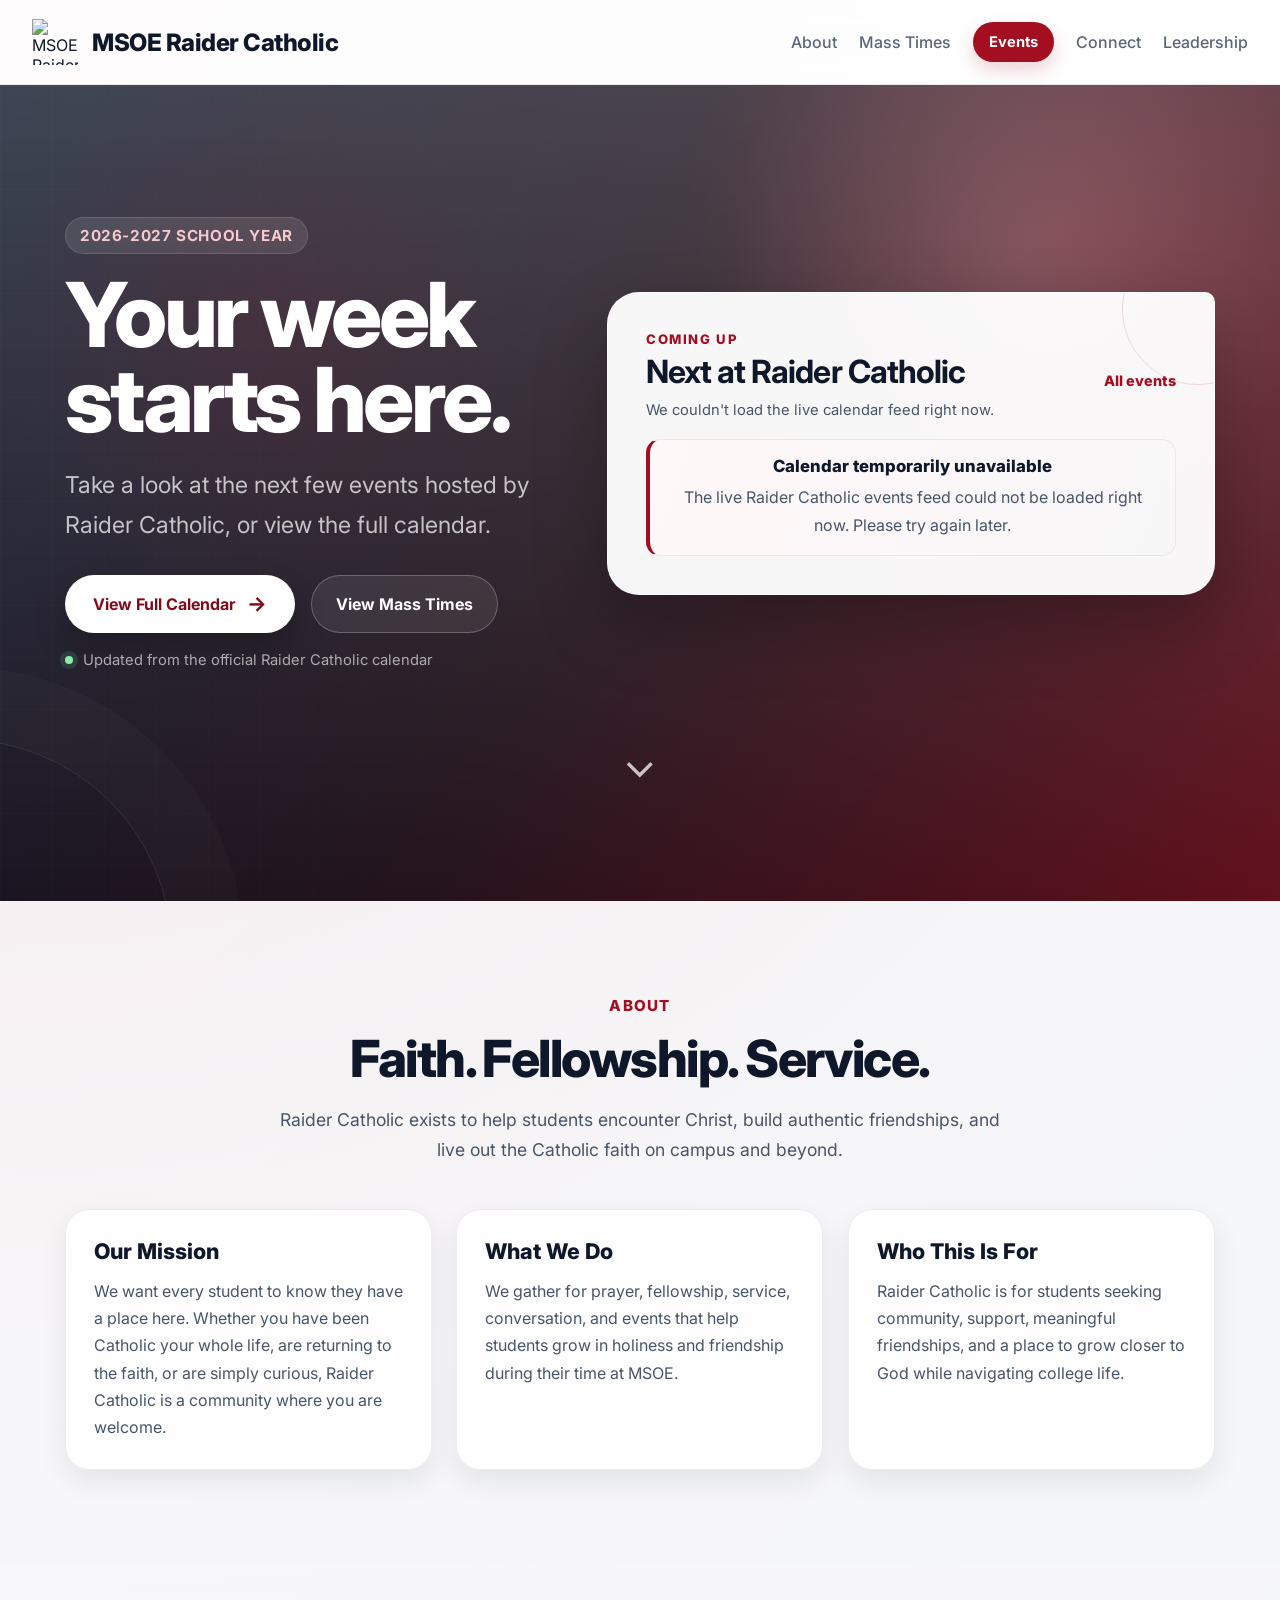
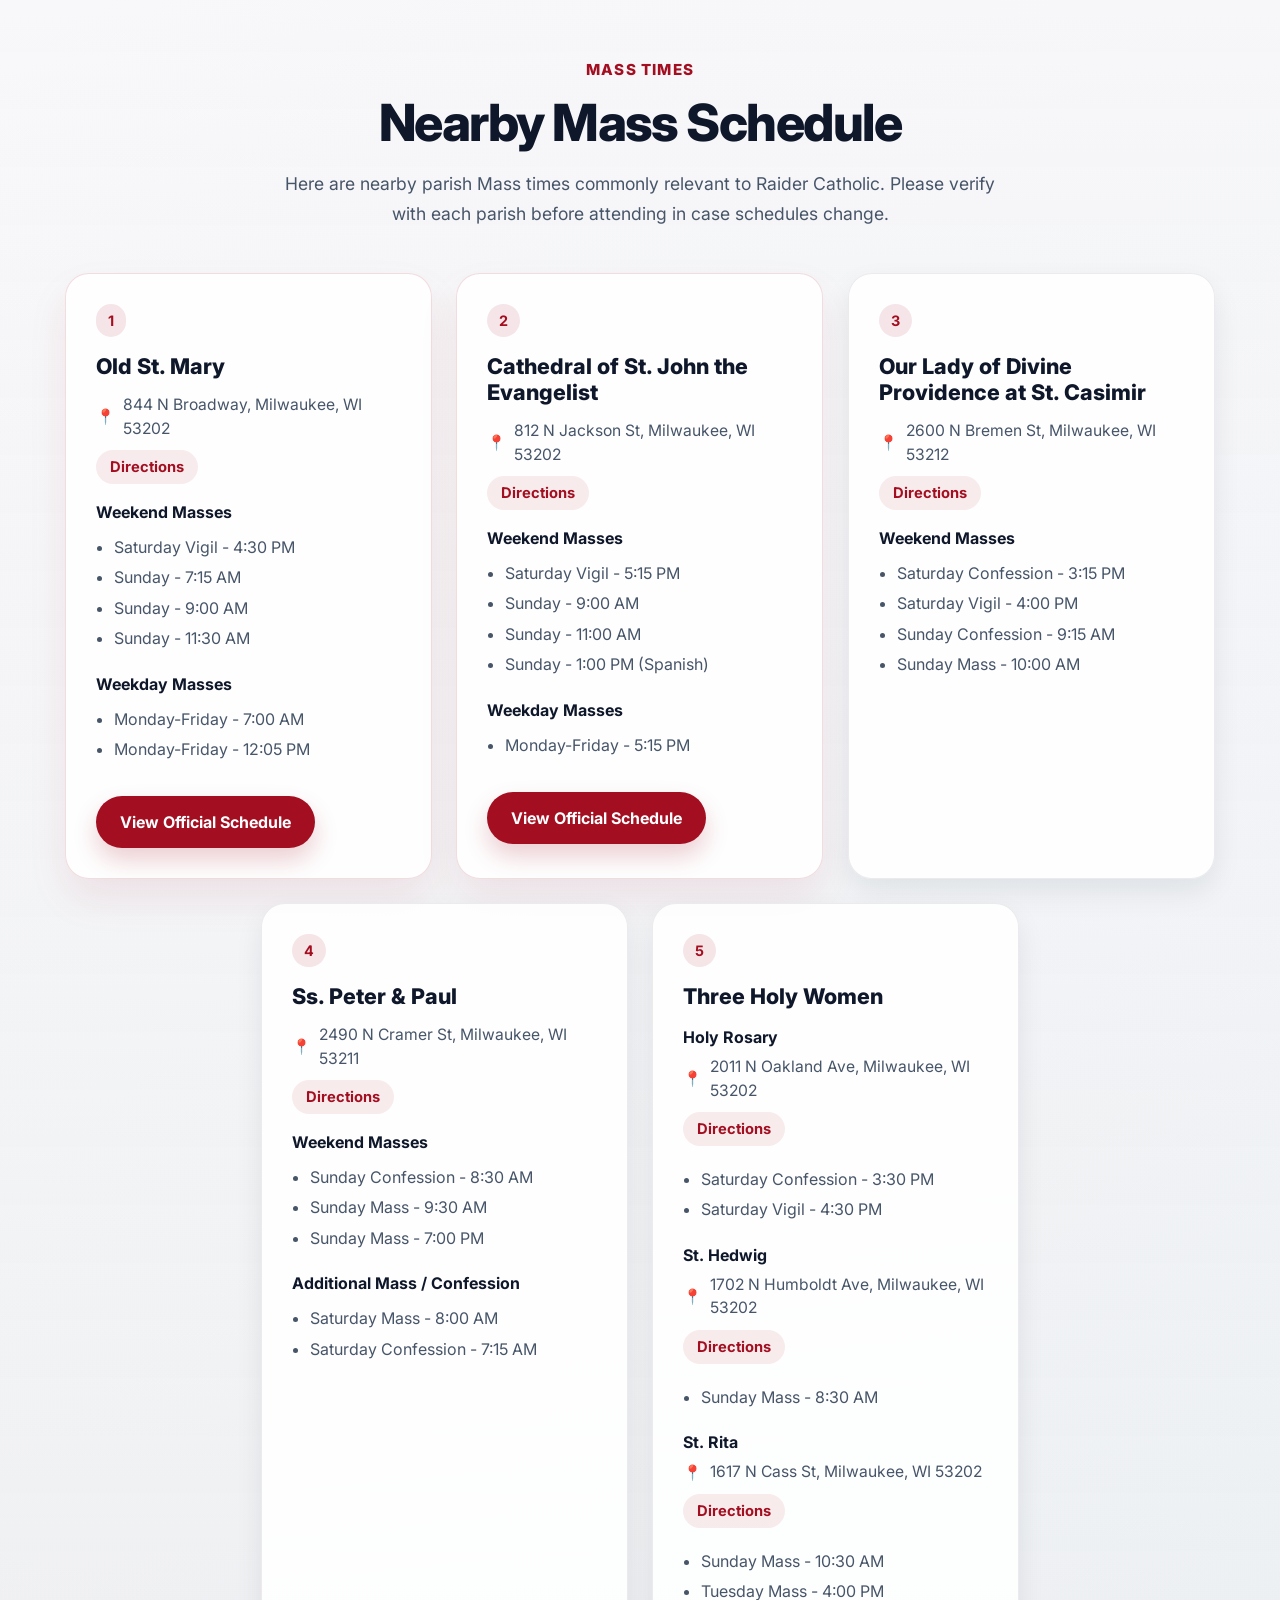
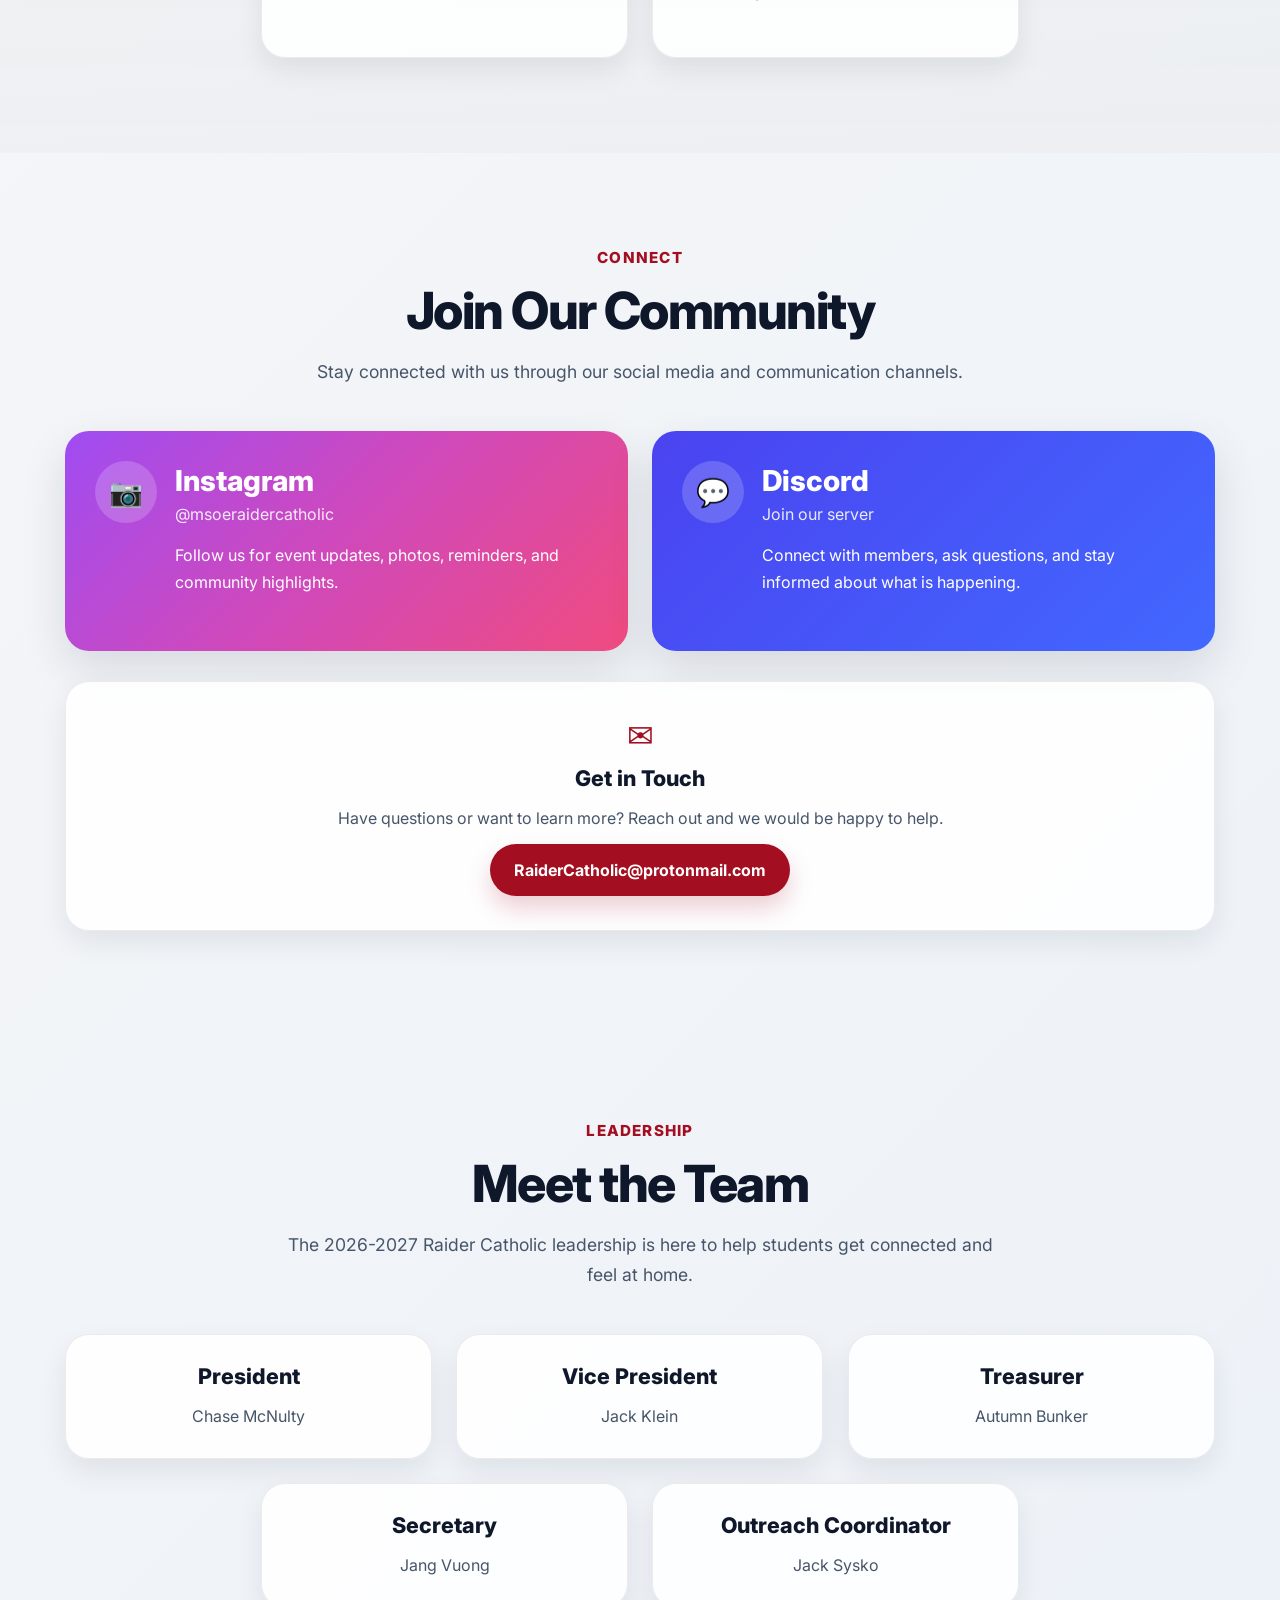
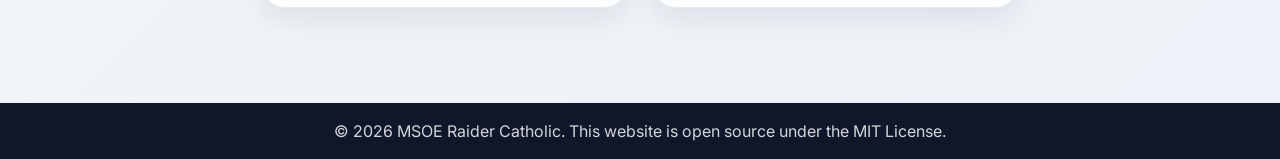
==== commit 4aae4942: "Make events the focus of the school-year site" ====
--- a/index.html
+++ b/index.html
@@ -4,7 +4,7 @@
   <meta charset="UTF-8" />
   <meta name="viewport" content="width=device-width, initial-scale=1.0" />
   <title>MSOE Raider Catholic</title>
-  <meta name="description" content="Join MSOE Raider Catholic's official Teams channel and email list for community updates, events, Mass times, and opportunities to get involved." />
+  <meta name="description" content="See upcoming MSOE Raider Catholic events, Mass times, service opportunities, and ways to grow in faith and community." />
   <link rel="icon" type="image/png" sizes="32x32" href="assets/favicon-32.png">
   <link rel="icon" type="image/png" sizes="48x48" href="assets/favicon-48.png">
   <link rel="apple-touch-icon" sizes="180x180" href="assets/apple-touch-icon.png">
@@ -21,7 +21,7 @@
     href="https://fonts.googleapis.com/css2?family=Inter:wght@400;500;600;700;800&display=swap"
     rel="stylesheet"
   />
-  <link rel="stylesheet" href="style.css?v=4" />
+  <link rel="stylesheet" href="style.css?v=5" />
 </head>
 <body>
   <header class="site-header reveal">
@@ -46,75 +46,63 @@
       <nav class="site-nav" id="siteNav">
         <a href="#about">About</a>
         <a href="#mass-times">Mass Times</a>
-        <a href="calendar.html">Events</a>
+        <a href="calendar.html" class="nav-events-link">Events</a>
         <a href="#connect">Connect</a>
         <a href="#leadership">Leadership</a>
-        <a
-          class="nav-signup-link"
-          href="https://docs.google.com/forms/d/e/1FAIpQLSfFIb83_XCL5WrTyKHX35n0NBtv4AnkqXI6pswNWS89kE7G2A/viewform?usp=header"
-          target="_blank"
-          rel="noopener noreferrer"
-        >
-          Join Raider Catholic
-        </a>
       </nav>
     </div>
   </header>
 
   <main>
-    <section class="hero welcome-hero reveal">
+    <section class="hero events-hero reveal">
       <div class="hero-overlay"></div>
 
-      <div class="container hero-content welcome-hero-layout">
-        <div class="welcome-hero-copy">
-          <p class="eyebrow">New School Year 2026-2027</p>
-          <h1>There is a place for you here.</h1>
+      <div class="container hero-content events-hero-layout">
+        <div class="events-hero-copy">
+          <p class="eyebrow">2026-2027 School Year</p>
+          <h1>Your week starts here.</h1>
           <p class="hero-subtitle">
-            Join Raider Catholic's official Teams channel and email list to stay connected
-            with our community throughout the school year.
+            Take a look at the next few events hosted by Raider Catholic, or view the full calendar.
           </p>
 
           <div class="hero-actions">
-            <a
-              href="https://docs.google.com/forms/d/e/1FAIpQLSfFIb83_XCL5WrTyKHX35n0NBtv4AnkqXI6pswNWS89kE7G2A/viewform?usp=header"
-              class="button button-primary signup-button"
-              target="_blank"
-              rel="noopener noreferrer"
-            >
-              Fill Out the Sign-Up Form <span aria-hidden="true">&rarr;</span>
+            <a href="calendar.html" class="button button-primary events-button">
+              View Full Calendar <span aria-hidden="true">&rarr;</span>
             </a>
             <a href="#mass-times" class="button button-secondary">View Mass Times</a>
-            <a href="calendar.html" class="button button-secondary">Upcoming Events</a>
-          </div>
-
-          <p class="signup-form-note">The form opens in a new tab and only takes a few minutes.</p>
-        </div>
-
-        <aside class="signup-invitation-card reveal reveal-delay-1">
-          <p class="signup-card-kicker">Your Official Connection</p>
-          <h2>One form keeps you in the loop.</h2>
-          <p>
-            Signing up is the best way to officially join Raider Catholic and hear about
-            everything happening this year.
-          </p>
-          <ul class="signup-benefit-list">
-            <li>
-              <span class="signup-benefit-number">01</span>
-              <span><strong>Join the Teams channel</strong> for announcements and conversation.</span>
-            </li>
-            <li>
-              <span class="signup-benefit-number">02</span>
-              <span><strong>Get community emails</strong> with important reminders and updates.</span>
-            </li>
-            <li>
-              <span class="signup-benefit-number">03</span>
-              <span><strong>Find your next event</strong> and discover ways to get involved.</span>
-            </li>
-          </ul>
-          <p class="signup-card-welcome">Catholic, returning, or simply curious: you are welcome.</p>
-        </aside>
-
-        <button class="scroll-indicator" id="scrollButton" aria-label="Learn more about Raider Catholic">
+          </div>
+
+          <p class="events-feed-note">
+            <span aria-hidden="true"></span>
+            Updated from the official Raider Catholic calendar
+          </p>
+        </div>
+
+        <section class="events-hero-calendar reveal reveal-delay-1" aria-labelledby="comingUpTitle">
+          <div class="events-hero-calendar-heading">
+            <div>
+              <p class="events-calendar-kicker">Coming Up</p>
+              <h2 id="comingUpTitle">Next at Raider Catholic</h2>
+            </div>
+            <a href="calendar.html" class="events-calendar-link">All events</a>
+          </div>
+          <p
+            class="events-hero-status"
+            id="calendarStatus"
+            aria-live="polite"
+            data-loaded-message="Here are the next opportunities to gather."
+          >
+            Loading upcoming events...
+          </p>
+          <div class="events-grid events-hero-grid" id="eventsList" data-event-limit="3"></div>
+        </section>
+
+        <button
+          class="scroll-indicator"
+          id="scrollButton"
+          data-scroll-target="about"
+          aria-label="Learn more about Raider Catholic"
+        >
           &#8964;
         </button>
       </div>
@@ -484,6 +472,6 @@
     </div>
   </footer>
 
-  <script src="script.js?v=4"></script>
+  <script src="script.js?v=5"></script>
 </body>
 </html>
--- a/style.css
+++ b/style.css
@@ -112,7 +112,7 @@
   color: var(--raider-red);
 }
 
-.site-nav .nav-signup-link {
+.site-nav .nav-events-link {
   display: inline-flex;
   align-items: center;
   min-height: 40px;
@@ -126,7 +126,7 @@
   transition: background 0.22s ease, transform 0.22s ease, box-shadow 0.22s ease;
 }
 
-.site-nav .nav-signup-link:hover {
+.site-nav .nav-events-link:hover {
   background: var(--raider-red-dark);
   color: var(--white);
   transform: translateY(-2px);
@@ -159,37 +159,38 @@
   overflow: hidden;
 }
 
-.welcome-hero {
+.events-hero {
   background:
-    linear-gradient(115deg, rgba(255, 255, 255, 0.96) 0%, rgba(252, 247, 248, 0.9) 51%, rgba(237, 228, 232, 0.84) 100%),
-    radial-gradient(circle at 78% 22%, rgba(163, 15, 33, 0.22), transparent 30%);
-}
-
-.welcome-hero::before,
-.welcome-hero::after {
+    radial-gradient(circle at 83% 18%, rgba(216, 45, 67, 0.3), transparent 30%),
+    linear-gradient(125deg, #0f172a 0%, #22131c 52%, #61101c 100%);
+  color: var(--white);
+}
+
+.events-hero::before,
+.events-hero::after {
   content: "";
   position: absolute;
+  pointer-events: none;
+}
+
+.events-hero::before {
+  inset: 0;
+  opacity: 0.18;
+  background-image:
+    linear-gradient(rgba(255, 255, 255, 0.08) 1px, transparent 1px),
+    linear-gradient(90deg, rgba(255, 255, 255, 0.08) 1px, transparent 1px);
+  background-size: 52px 52px;
+  mask-image: linear-gradient(to right, black, transparent 58%);
+}
+
+.events-hero::after {
+  width: 420px;
+  height: 420px;
+  left: -250px;
+  bottom: -260px;
+  border: 1px solid rgba(255, 255, 255, 0.1);
   border-radius: 50%;
-  pointer-events: none;
-}
-
-.welcome-hero::before {
-  width: 460px;
-  height: 460px;
-  top: -280px;
-  right: 8%;
-  border: 1px solid rgba(163, 15, 33, 0.14);
-  box-shadow:
-    0 0 0 70px rgba(163, 15, 33, 0.025),
-    0 0 0 140px rgba(163, 15, 33, 0.018);
-}
-
-.welcome-hero::after {
-  width: 180px;
-  height: 180px;
-  left: -110px;
-  bottom: 8%;
-  background: rgba(163, 15, 33, 0.06);
+  box-shadow: 0 0 0 72px rgba(255, 255, 255, 0.018);
 }
 
 .hero-overlay {
@@ -210,164 +211,219 @@
   z-index: 2;
 }
 
-.welcome-hero-layout {
+.events-hero-layout {
   display: grid;
-  grid-template-columns: minmax(0, 1.12fr) minmax(340px, 0.88fr);
+  grid-template-columns: minmax(0, 0.88fr) minmax(440px, 1.12fr);
   align-items: center;
-  gap: clamp(42px, 6vw, 84px);
-  padding-top: 72px;
-  padding-bottom: 44px;
+  gap: clamp(40px, 5vw, 70px);
+  padding-top: 54px;
+  padding-bottom: 34px;
   text-align: left;
 }
 
-.welcome-hero-copy {
-  max-width: 680px;
-}
-
-.welcome-hero .eyebrow {
-  position: relative;
-  padding-left: 38px;
-  background: transparent;
-}
-
-.welcome-hero .eyebrow::before {
-  content: "";
-  position: absolute;
-  left: 14px;
-  top: 50%;
-  width: 14px;
-  height: 2px;
-  background: var(--raider-red);
-  transform: translateY(-50%);
-}
-
-.welcome-hero h1 {
-  max-width: 760px;
-  font-size: clamp(3.3rem, 6.7vw, 6rem);
+.events-hero-copy {
+  max-width: 560px;
+}
+
+.events-hero .eyebrow {
+  background: rgba(255, 255, 255, 0.1);
+  color: #f8c8cf;
+  border: 1px solid rgba(255, 255, 255, 0.12);
+}
+
+.events-hero h1 {
+  max-width: 620px;
+  font-size: clamp(3.5rem, 6.7vw, 6.4rem);
   line-height: 0.96;
 }
 
-.welcome-hero .hero-subtitle {
-  width: min(650px, 100%);
-  margin: 24px 0 32px;
-}
-
-.welcome-hero .hero-actions {
+.events-hero .hero-subtitle {
+  width: min(560px, 100%);
+  margin: 24px 0 30px;
+  color: rgba(255, 255, 255, 0.72);
+}
+
+.events-hero .hero-actions {
   justify-content: flex-start;
 }
 
-.signup-button {
+.events-hero .events-button {
   gap: 12px;
   min-height: 58px;
   padding: 0 28px;
-}
-
-.signup-button span {
+  background: var(--white);
+  color: var(--raider-red-dark);
+  box-shadow: 0 16px 32px rgba(0, 0, 0, 0.22);
+}
+
+.events-hero .events-button:hover {
+  background: #fff4f5;
+  color: var(--raider-red-dark);
+  box-shadow: 0 20px 38px rgba(0, 0, 0, 0.28);
+}
+
+.events-hero .events-button span {
   font-size: 1.3rem;
   line-height: 1;
   transition: transform 0.22s ease;
 }
 
-.signup-button:hover span {
+.events-hero .events-button:hover span {
   transform: translateX(4px);
 }
 
-.signup-form-note {
+.events-hero .button-secondary {
+  background: rgba(255, 255, 255, 0.08);
+  border-color: rgba(255, 255, 255, 0.24);
+  color: var(--white);
+}
+
+.events-hero .button-secondary:hover {
+  background: rgba(255, 255, 255, 0.16);
+  box-shadow: none;
+}
+
+.events-feed-note {
+  display: flex;
+  align-items: center;
+  gap: 10px;
   margin: 18px 0 0;
-  color: var(--navy-soft);
+  color: rgba(255, 255, 255, 0.62);
   font-size: 0.92rem;
 }
 
-.signup-invitation-card {
+.events-feed-note span {
+  width: 8px;
+  height: 8px;
+  flex-shrink: 0;
+  border-radius: 50%;
+  background: #86efac;
+  box-shadow: 0 0 0 5px rgba(134, 239, 172, 0.12);
+}
+
+.events-hero-calendar {
   position: relative;
   overflow: hidden;
-  padding: clamp(28px, 4vw, 42px);
-  border: 1px solid rgba(255, 255, 255, 0.12);
-  border-radius: 34px 10px 34px 34px;
-  background:
-    radial-gradient(circle at 100% 0%, rgba(255, 255, 255, 0.12), transparent 30%),
-    linear-gradient(145deg, #2a0d14 0%, #78111f 64%, #a30f21 100%);
-  color: var(--white);
-  box-shadow: 0 30px 70px rgba(74, 10, 20, 0.28);
-}
-
-.signup-invitation-card::after {
+  padding: clamp(26px, 3.4vw, 38px);
+  border: 1px solid rgba(255, 255, 255, 0.54);
+  border-radius: 32px 10px 32px 32px;
+  background: rgba(255, 255, 255, 0.96);
+  color: var(--navy);
+  box-shadow: 0 30px 70px rgba(0, 0, 0, 0.28);
+}
+
+.events-hero-calendar::after {
   content: "";
   position: absolute;
-  top: -46px;
-  right: -46px;
-  width: 128px;
-  height: 128px;
-  border: 1px solid rgba(255, 255, 255, 0.18);
+  top: -60px;
+  right: -60px;
+  width: 150px;
+  height: 150px;
+  border: 1px solid rgba(163, 15, 33, 0.14);
   border-radius: 50%;
 }
 
-.signup-card-kicker {
-  margin: 0 0 12px;
-  color: #f5c4cb;
+.events-hero-calendar-heading {
+  position: relative;
+  z-index: 1;
+  display: flex;
+  align-items: flex-end;
+  justify-content: space-between;
+  gap: 20px;
+  margin-bottom: 10px;
+}
+
+.events-calendar-kicker {
+  margin: 0 0 8px;
+  color: var(--raider-red);
   font-size: 0.82rem;
   font-weight: 800;
   letter-spacing: 0.12em;
   text-transform: uppercase;
 }
 
-.signup-invitation-card h2 {
+.events-hero-calendar h2 {
   margin: 0;
-  max-width: 420px;
-  font-size: clamp(1.9rem, 3vw, 2.7rem);
-  line-height: 1.06;
-  letter-spacing: -0.035em;
-}
-
-.signup-invitation-card > p:not(.signup-card-kicker):not(.signup-card-welcome) {
-  margin: 16px 0 0;
-  color: rgba(255, 255, 255, 0.78);
-  line-height: 1.7;
-}
-
-.signup-benefit-list {
-  display: grid;
-  gap: 0;
-  margin: 28px 0 0;
-  padding: 0;
-  list-style: none;
-}
-
-.signup-benefit-list li {
-  display: grid;
-  grid-template-columns: 38px 1fr;
-  gap: 14px;
-  align-items: start;
-  padding: 16px 0;
-  border-top: 1px solid rgba(255, 255, 255, 0.14);
-  color: rgba(255, 255, 255, 0.82);
+  font-size: clamp(1.7rem, 2.5vw, 2.3rem);
+  line-height: 1.05;
+  letter-spacing: -0.03em;
+}
+
+.events-calendar-link {
+  position: relative;
+  z-index: 1;
+  flex-shrink: 0;
+  color: var(--raider-red);
+  font-size: 0.9rem;
+  font-weight: 800;
+}
+
+.events-calendar-link:hover {
+  color: var(--raider-red-dark);
+}
+
+.events-hero-status {
+  margin: 0 0 18px;
+  color: var(--navy-soft);
+  font-size: 0.92rem;
   line-height: 1.55;
 }
 
-.signup-benefit-list strong {
-  color: var(--white);
-}
-
-.signup-benefit-number {
-  color: #f5c4cb;
-  font-size: 0.78rem;
-  font-weight: 800;
-  letter-spacing: 0.08em;
-}
-
-.signup-card-welcome {
-  margin: 18px 0 0;
-  padding-top: 18px;
-  border-top: 1px solid rgba(255, 255, 255, 0.14);
-  color: var(--white);
-  font-weight: 700;
-  line-height: 1.55;
-}
-
-.welcome-hero .scroll-indicator {
+.events-grid.events-hero-grid {
+  position: relative;
+  z-index: 1;
+  grid-template-columns: repeat(2, minmax(0, 1fr));
+  gap: 10px;
+}
+
+.events-grid.events-hero-grid .event-card:first-child {
+  grid-column: 1 / -1;
+  background: linear-gradient(110deg, #fff7f8, #f8f7f8);
+}
+
+.events-hero-grid .event-card {
+  padding: 16px 18px;
+  border: 1px solid rgba(15, 23, 42, 0.07);
+  border-left: 4px solid var(--raider-red);
+  border-radius: 14px;
+  background: #f8f7f8;
+  box-shadow: none;
+}
+
+.events-hero-grid .event-card h3 {
+  margin-bottom: 8px;
+  font-size: 1.05rem;
+}
+
+.events-hero-grid .event-card-meta {
+  grid-template-columns: repeat(2, minmax(0, 1fr));
+  gap: 3px 16px;
+  margin-bottom: 0;
+}
+
+.events-hero-grid .event-meta-row {
+  gap: 7px;
+  font-size: 0.82rem;
+  line-height: 1.4;
+}
+
+.events-hero-grid .event-meta-row:last-child {
+  grid-column: 1 / -1;
+}
+
+.events-hero-grid .event-description {
+  display: none;
+}
+
+.events-hero .scroll-indicator {
   grid-column: 1 / -1;
   justify-self: center;
   margin-top: 0;
+  color: rgba(255, 255, 255, 0.74);
+}
+
+.events-hero .scroll-indicator:hover {
+  color: var(--white);
 }
 
 .eyebrow {
@@ -748,16 +804,27 @@
 
 /* Calendar page */
 .calendar-top-section {
-  padding-top: 56px;
-  padding-bottom: 86px;
+  position: relative;
+  padding-top: 72px;
+  padding-bottom: 96px;
+  background:
+    radial-gradient(circle at 12% 5%, rgba(163, 15, 33, 0.12), transparent 26%),
+    linear-gradient(180deg, rgba(255, 255, 255, 0.48), rgba(255, 255, 255, 0));
+}
+
+.calendar-top-section .section-heading {
+  max-width: 880px;
+  margin-right: auto;
+  margin-bottom: 50px;
+  margin-left: auto;
 }
 
 .calendar-page-title {
   margin: 0;
-  font-size: clamp(2.4rem, 5vw, 4rem);
+  font-size: clamp(2.7rem, 6vw, 5rem);
   font-weight: 800;
-  letter-spacing: -0.03em;
-  line-height: 1;
+  letter-spacing: -0.045em;
+  line-height: 0.98;
 }
 
 .events-grid {
@@ -768,6 +835,21 @@
 
 .event-card {
   padding: 28px;
+}
+
+.calendar-top-section .events-grid {
+  max-width: 1040px;
+  margin: 0 auto;
+}
+
+.calendar-top-section .event-card {
+  border-top: 4px solid rgba(163, 15, 33, 0.82);
+  transition: transform 0.22s ease, box-shadow 0.22s ease;
+}
+
+.calendar-top-section .event-card:hover {
+  transform: translateY(-4px);
+  box-shadow: 0 20px 38px rgba(15, 23, 42, 0.13);
 }
 
 .event-card-meta {
@@ -895,9 +977,10 @@
   .button,
   .scroll-indicator,
   .site-nav,
-  .signup-button span,
+  .events-hero .events-button span,
   .map-chip,
-  .calendar-text-link {
+  .calendar-text-link,
+  .calendar-top-section .event-card {
     transition: none !important;
     transform: none !important;
     opacity: 1 !important;
@@ -944,34 +1027,35 @@
 }
 
 @media (max-width: 980px) {
-  .welcome-hero-layout,
+  .events-hero-layout,
   .about-grid,
   .card-grid,
   .events-grid {
     grid-template-columns: 1fr;
   }
 
-  .welcome-hero-layout {
+  .events-hero-layout {
     gap: 34px;
   }
 
-  .welcome-hero-copy {
+  .events-hero-copy {
     max-width: 760px;
     margin: 0 auto;
     text-align: center;
   }
 
-  .welcome-hero .hero-subtitle {
+  .events-hero .hero-subtitle {
     margin-right: auto;
     margin-left: auto;
   }
 
-  .welcome-hero .hero-actions {
+  .events-hero .hero-actions,
+  .events-feed-note {
     justify-content: center;
   }
 
-  .signup-invitation-card {
-    width: min(680px, 100%);
+  .events-hero-calendar {
+    width: min(760px, 100%);
     margin: 0 auto;
   }
 
@@ -1019,19 +1103,23 @@
     transform: translateY(0);
   }
 
-  .site-nav .nav-signup-link {
+  .site-nav .nav-events-link {
     width: 100%;
     justify-content: center;
     margin-top: 4px;
   }
 
+  #subscribeCalendarButton {
+    display: none;
+  }
+
   .hero-content {
     padding: 100px 0 70px;
   }
 
-  .welcome-hero-layout {
-    padding-top: 64px;
-    padding-bottom: 44px;
+  .events-hero-layout {
+    padding-top: 58px;
+    padding-bottom: 38px;
   }
 
   .brand-text {
@@ -1089,21 +1177,38 @@
     align-items: stretch;
   }
 
-  .welcome-hero h1 {
-    font-size: clamp(3rem, 15vw, 4.6rem);
-  }
-
-  .signup-form-note {
-    text-align: center;
-  }
-
-  .signup-invitation-card {
-    padding: 28px 24px;
-    border-radius: 26px 8px 26px 26px;
-  }
-
-  .signup-benefit-list li {
-    grid-template-columns: 34px 1fr;
+  .events-hero h1 {
+    font-size: clamp(3.2rem, 15vw, 4.8rem);
+  }
+
+  .events-hero .button-secondary,
+  .events-feed-note {
+    display: none;
+  }
+
+  .events-hero-calendar {
+    padding: 24px 20px;
+    border-radius: 24px 8px 24px 24px;
+  }
+
+  .events-hero-calendar-heading {
+    align-items: flex-start;
+  }
+
+  .events-hero-grid .event-card-meta {
+    grid-template-columns: 1fr;
+  }
+
+  .events-hero-grid .event-meta-row:last-child {
+    grid-column: auto;
+  }
+
+  .events-grid.events-hero-grid {
+    grid-template-columns: 1fr;
+  }
+
+  .events-grid.events-hero-grid .event-card:first-child {
+    grid-column: auto;
   }
 
   .button {
